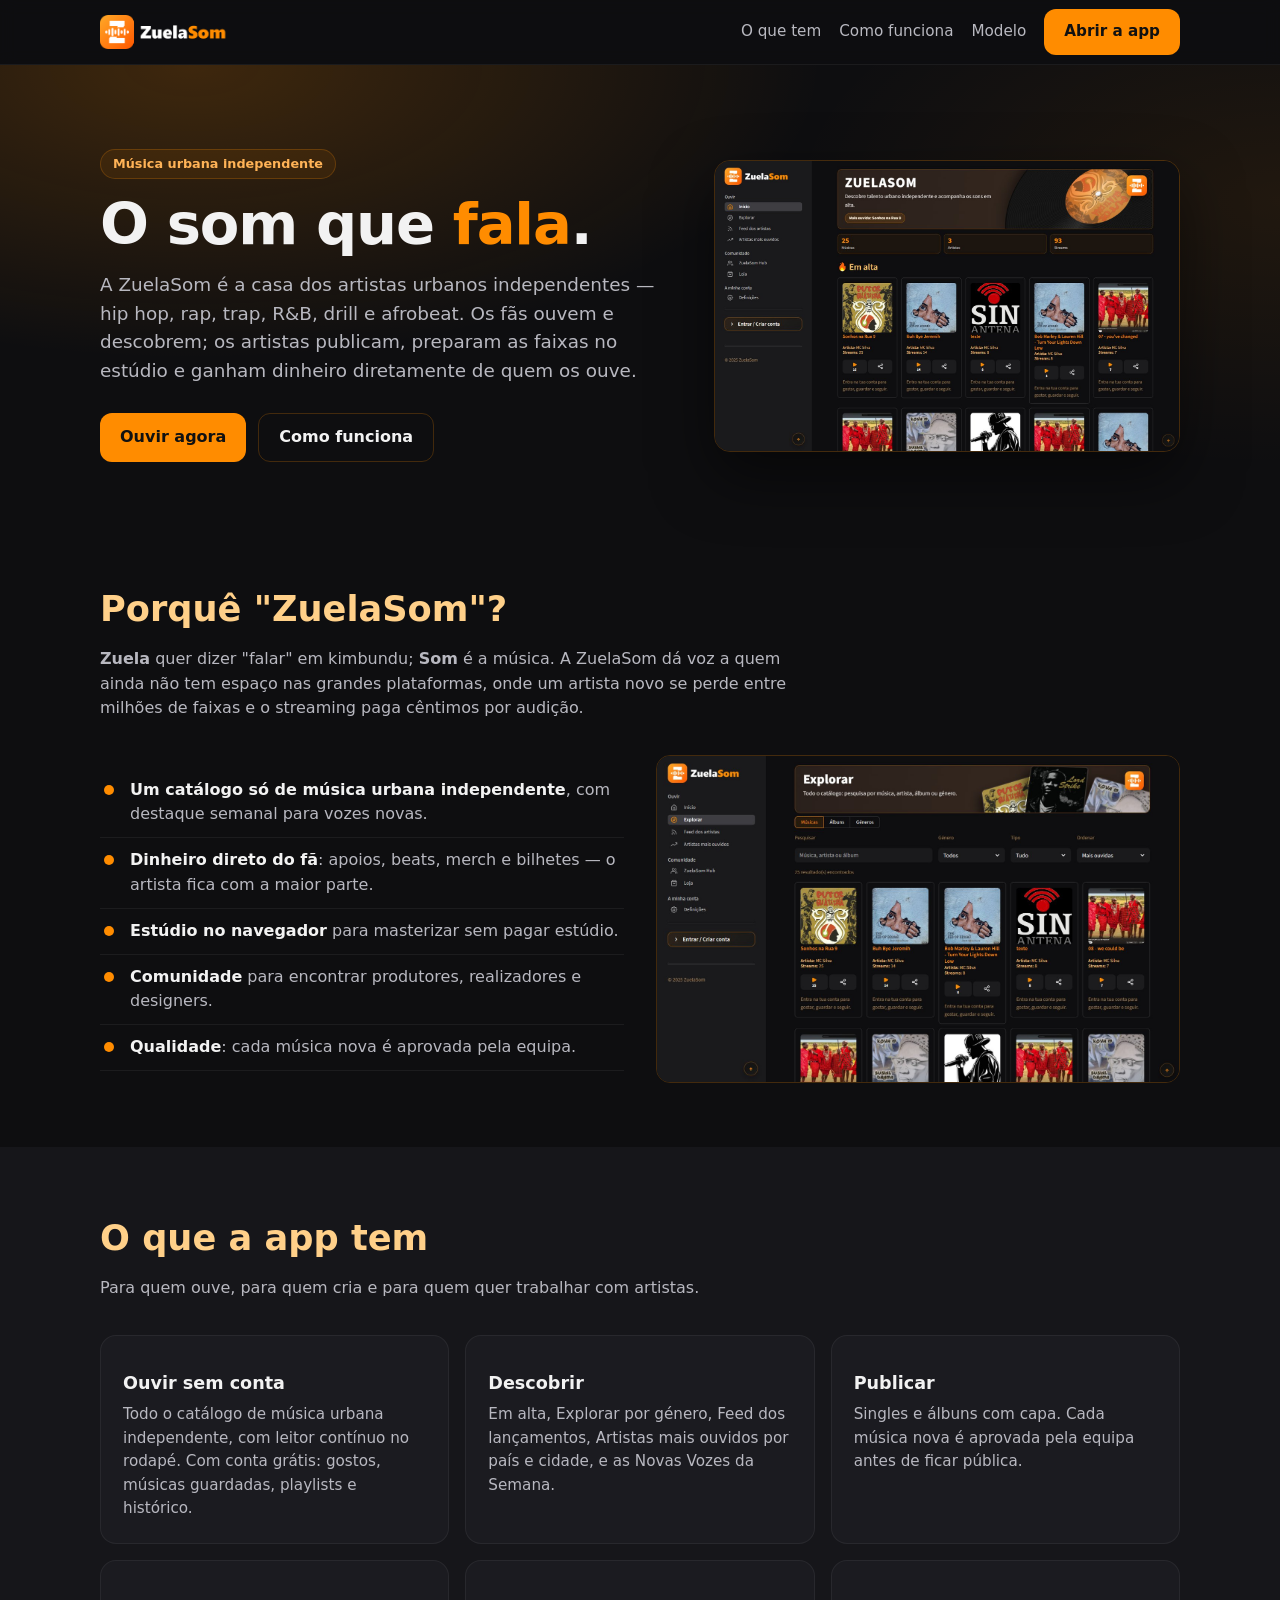
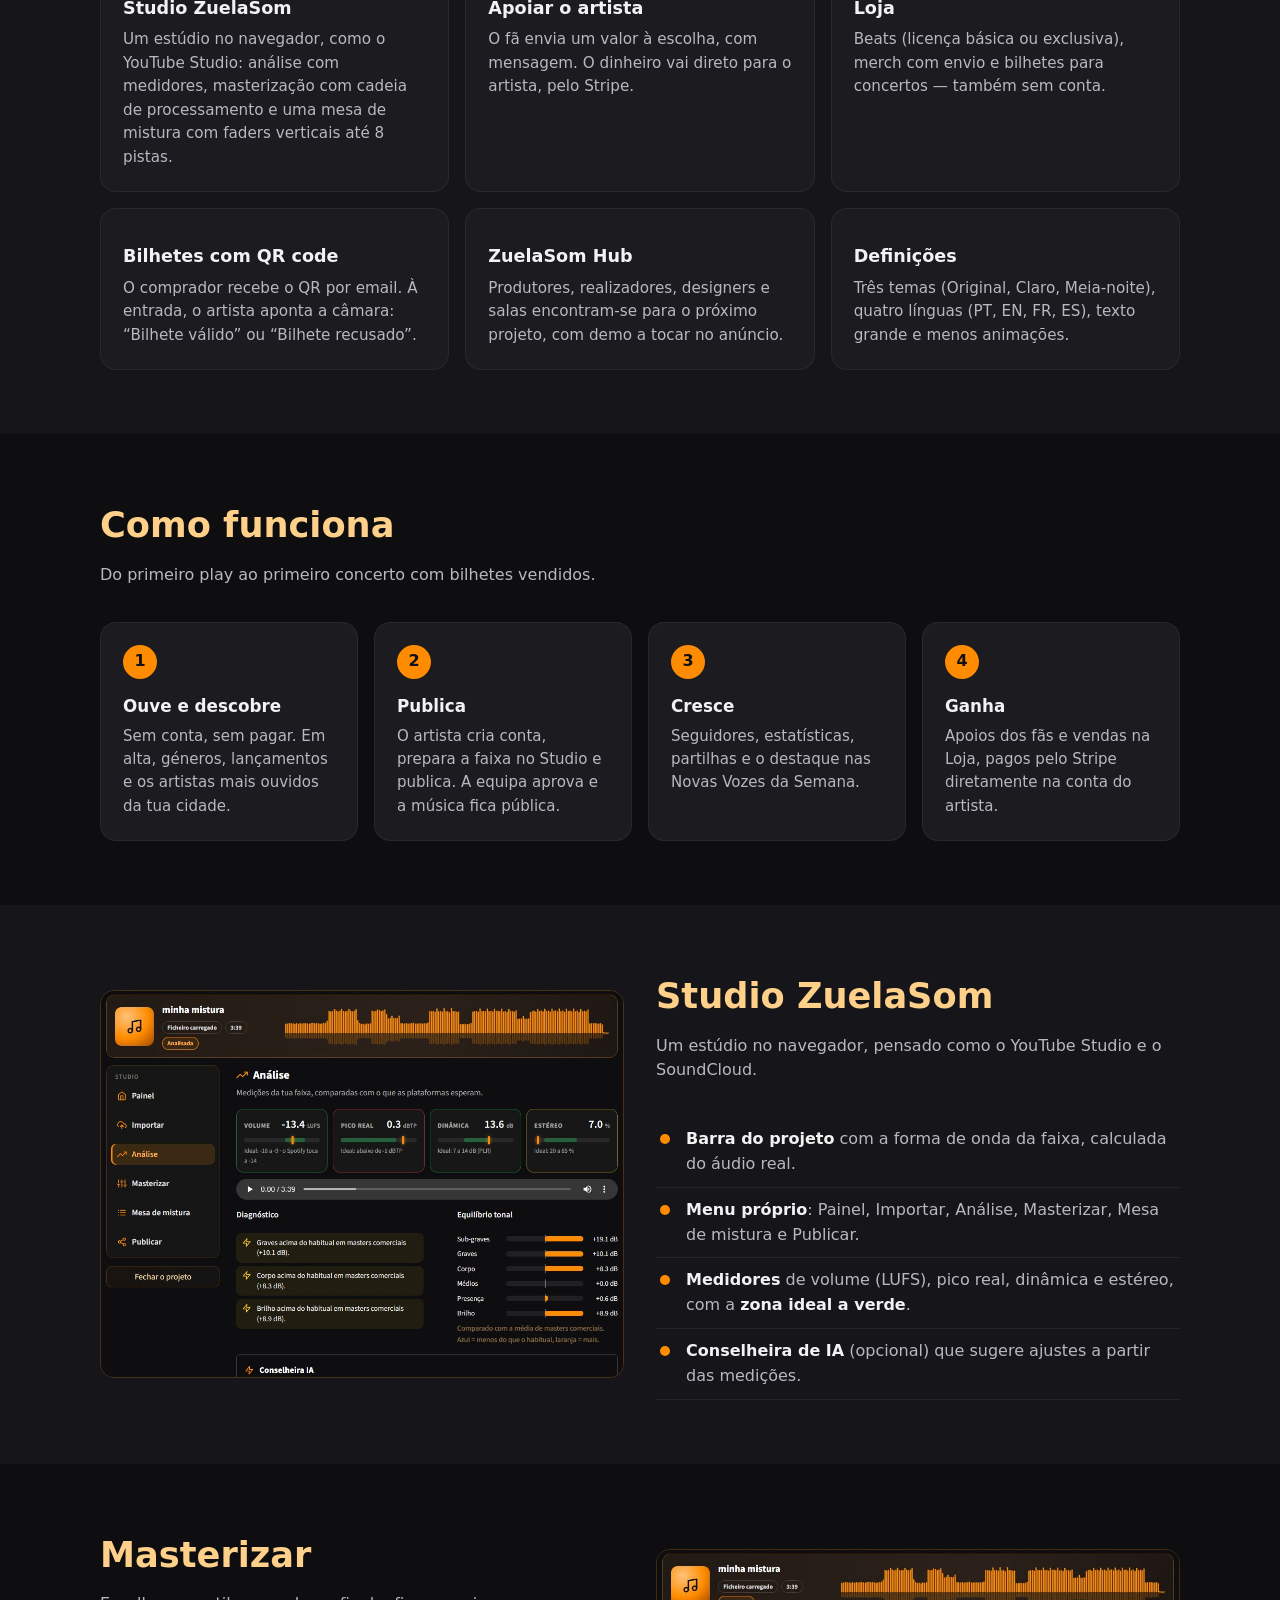
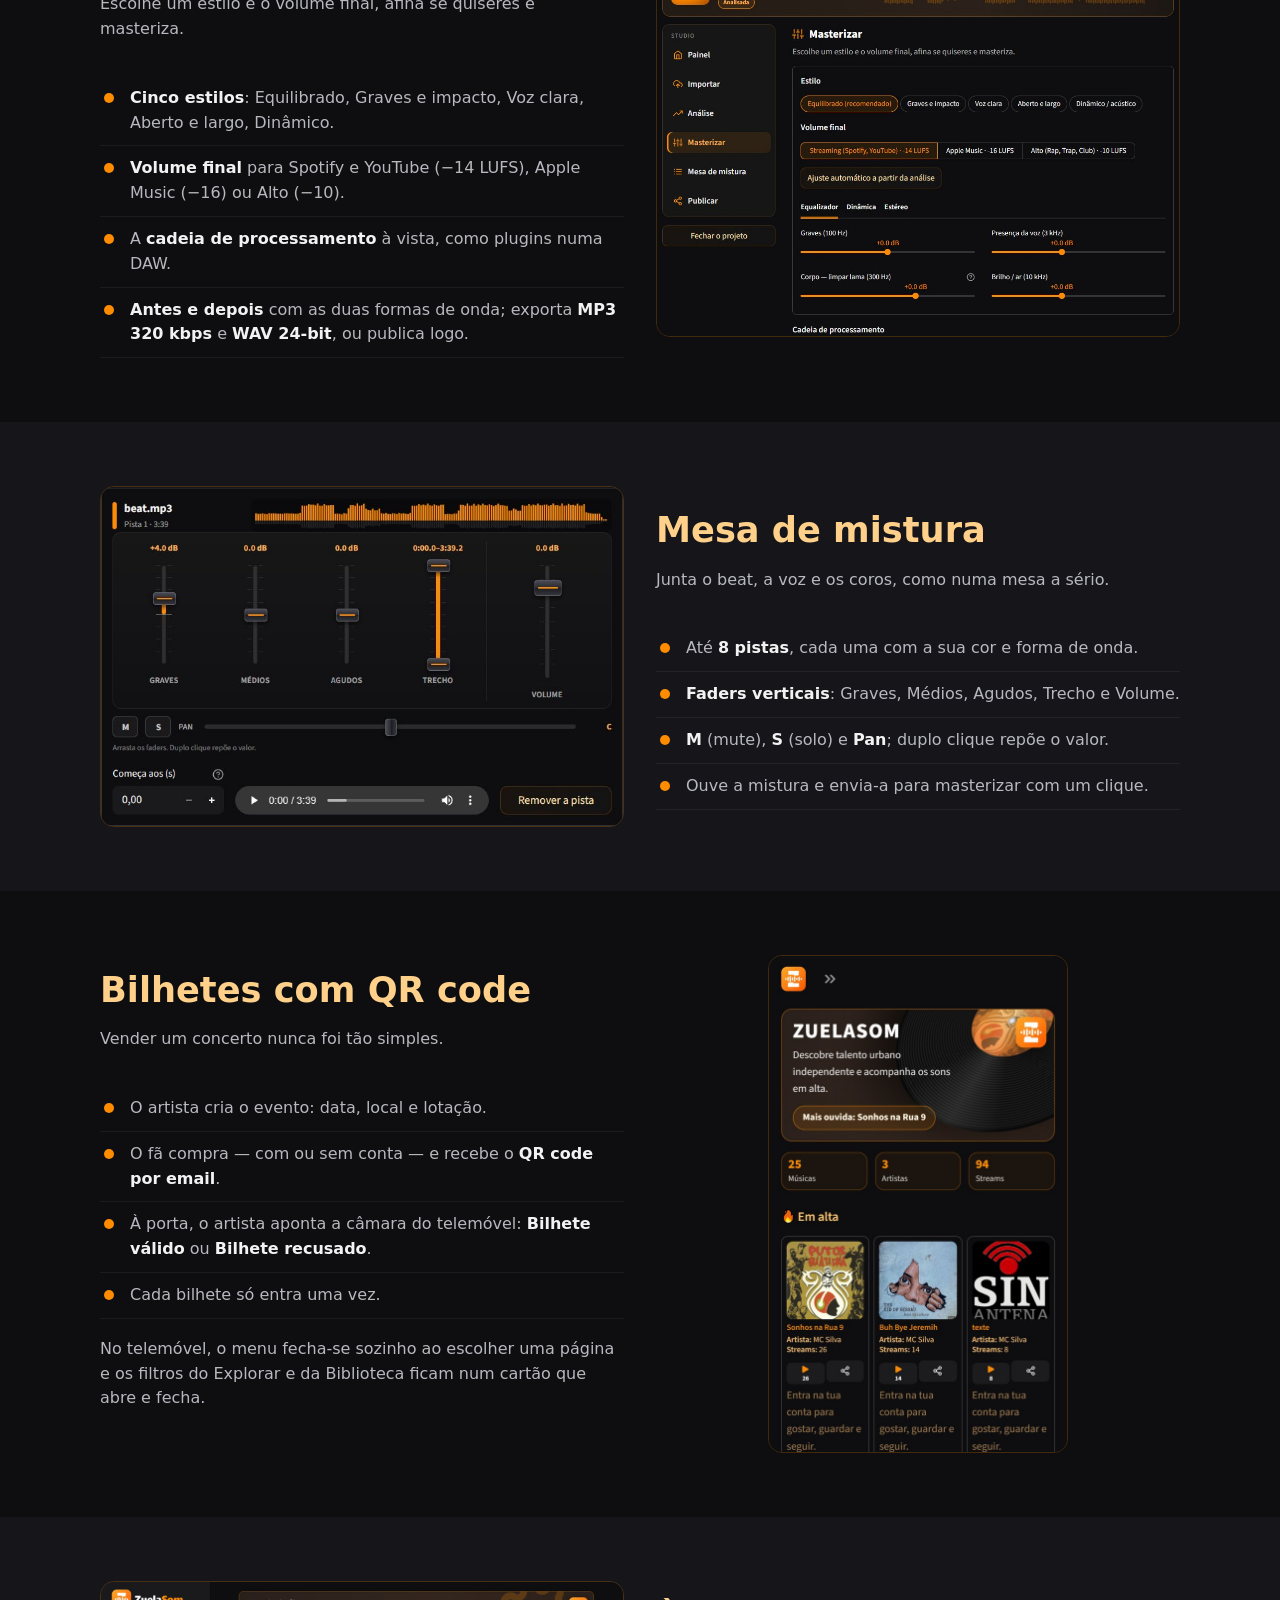
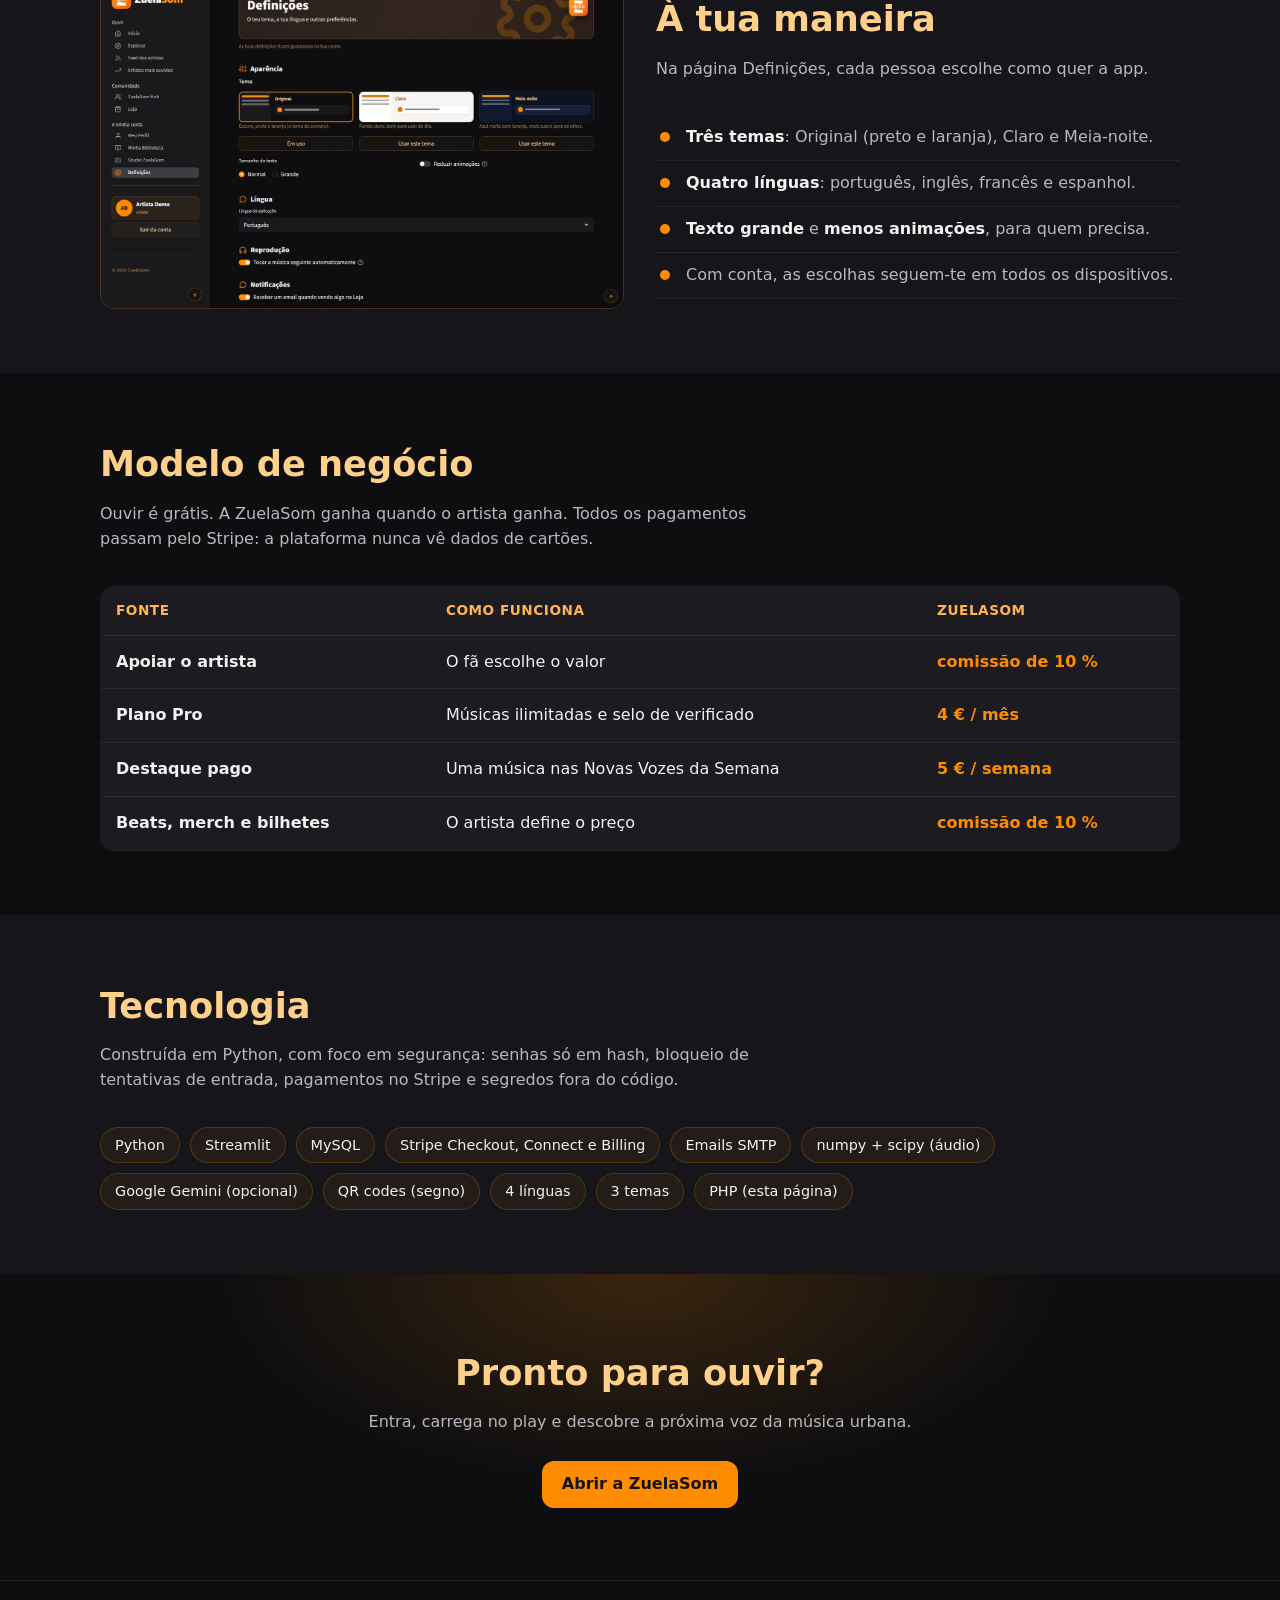
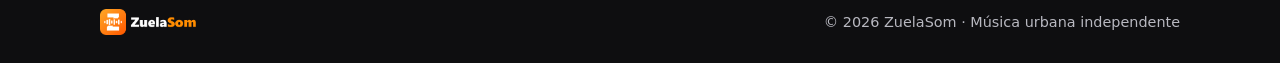
==== index.html @ 73819df8 "Página de entrada da ZuelaSom (zuelasom.aauts.pt) Página estática para o GitHub Pages, gerada da pág" ====
<!doctype html>
<html lang="pt">
<head>
<meta charset="utf-8">
<meta name="viewport" content="width=device-width, initial-scale=1">
<title>ZuelaSom — o som que fala</title>
<meta name="description" content="ZuelaSom: plataforma de música urbana independente. Ouvir, descobrir, apoiar artistas e comprar beats, merch e bilhetes.">
<link rel="icon" href="img/zuelasom_simbolo.png">
<link rel="apple-touch-icon" href="img/zuelasom_simbolo.png">
<meta property="og:title" content="ZuelaSom — o som que fala">
<meta property="og:description" content="Plataforma de música urbana independente: ouvir, descobrir e apoiar artistas.">
<meta property="og:image" content="https://zuelasom.aauts.pt/img/app_inicio.jpg">
<meta property="og:url" content="https://zuelasom.aauts.pt/">
<meta name="twitter:card" content="summary_large_image">
<meta name="theme-color" content="#0e0e10">
<script>
  // Página de entrada da ZuelaSom (zuelasom.aauts.pt). Com ?app=1, ou aberta como app instalada,
  // segue logo para a app no Streamlit (como no AVAI).
  (function () {
    var APP = "https://zuelasom.streamlit.app/";
    var q = new URLSearchParams(location.search);
    var standalone = window.navigator.standalone === true ||
      (window.matchMedia && window.matchMedia("(display-mode: standalone)").matches);
    if (q.get("app") === "1" || standalone) { location.replace(APP); }
  })();
</script>
<style>
:root{
  --laranja:#ff8c00; --laranja2:#ffb357; --fundo:#0e0e10; --fundo2:#16161a; --cartao:#1b1b20;
  --texto:#f2f2f2; --suave:#b8b8c0; --borda:rgba(255,140,0,.22);
}
*{box-sizing:border-box}
html{scroll-behavior:smooth}
body{margin:0;background:var(--fundo);color:var(--texto);font-family:"Segoe UI",system-ui,-apple-system,Roboto,Arial,sans-serif;line-height:1.55}
a{color:var(--laranja2)}
.wrap{max-width:1120px;margin:0 auto;padding:0 20px}
header{position:sticky;top:0;z-index:10;background:rgba(14,14,16,.88);backdrop-filter:blur(8px);border-bottom:1px solid rgba(255,255,255,.06)}
header .wrap{display:flex;align-items:center;justify-content:space-between;height:64px;gap:16px}
header img{height:34px;display:block}
nav{display:flex;gap:18px;align-items:center}
nav a{color:var(--suave);text-decoration:none;font-size:.95rem}
nav a:hover{color:var(--texto)}
.btn{display:inline-flex;align-items:center;justify-content:center;gap:8px;background:var(--laranja);color:#111;font-weight:800;
  text-decoration:none;padding:11px 20px;border-radius:12px;border:0;white-space:nowrap}
.btn:hover{filter:brightness(1.08)}
.btn.sec{background:transparent;color:var(--texto);border:1px solid var(--borda)}
.hero{padding:84px 0 56px;background:radial-gradient(900px 420px at 15% 0%,rgba(255,140,0,.20),transparent 70%),
  radial-gradient(700px 380px at 100% 30%,rgba(255,140,0,.08),transparent 70%)}
.hero .grid{display:grid;grid-template-columns:1.1fr .9fr;gap:44px;align-items:center}
.tag{display:inline-block;font-size:.8rem;font-weight:700;color:var(--laranja2);border:1px solid var(--borda);
  background:rgba(255,140,0,.08);padding:4px 12px;border-radius:999px;margin-bottom:16px}
h1{font-size:clamp(2.2rem,5vw,3.6rem);line-height:1.05;margin:0 0 16px;letter-spacing:-.02em}
h1 span{color:var(--laranja)}
.lead{font-size:1.15rem;color:var(--suave);max-width:36em;margin:0 0 28px}
.acoes{display:flex;gap:12px;flex-wrap:wrap}
.hero img.shot{width:100%;border-radius:16px;border:1px solid var(--borda);box-shadow:0 24px 60px rgba(0,0,0,.5)}
section{padding:64px 0}
section.alt{background:var(--fundo2)}
h2{font-size:clamp(1.6rem,3vw,2.2rem);margin:0 0 10px;color:#ffd089}
.sub{color:var(--suave);margin:0 0 34px;max-width:44em}
.numeros{display:grid;grid-template-columns:repeat(5,1fr);gap:14px}
.num{background:var(--cartao);border:1px solid var(--borda);border-radius:14px;padding:18px}
.num b{display:block;font-size:1.9rem;color:var(--laranja);line-height:1.1}
.num small{color:var(--suave)}
.cartoes{display:grid;grid-template-columns:repeat(3,1fr);gap:16px}
.cartao{background:var(--cartao);border:1px solid rgba(255,255,255,.06);border-radius:16px;padding:22px;transition:transform .2s,border-color .2s}
.cartao:hover{transform:translateY(-3px);border-color:var(--borda)}
.cartao h3{margin:12px 0 6px;font-size:1.1rem}
.cartao p{margin:0;color:var(--suave);font-size:.95rem}
.ico{display:inline-block;width:30px;height:30px;background-color:var(--laranja);-webkit-mask-repeat:no-repeat;mask-repeat:no-repeat;
  -webkit-mask-position:center;mask-position:center;-webkit-mask-size:contain;mask-size:contain}
.passos{display:grid;grid-template-columns:repeat(4,1fr);gap:16px;counter-reset:p}
.passo{background:var(--cartao);border-radius:16px;padding:22px;border:1px solid rgba(255,255,255,.06)}
.passo::before{counter-increment:p;content:counter(p);display:inline-flex;width:34px;height:34px;border-radius:50%;
  background:var(--laranja);color:#111;font-weight:800;align-items:center;justify-content:center;margin-bottom:10px}
.passo h3{margin:4px 0 6px;font-size:1.05rem}
.passo p{margin:0;color:var(--suave);font-size:.94rem}
.duas{display:grid;grid-template-columns:1fr 1fr;gap:32px;align-items:center}
.duas img{width:100%;border-radius:14px;border:1px solid var(--borda)}
ul.lista{margin:0;padding:0;list-style:none}
ul.lista li{padding:10px 0 10px 30px;position:relative;border-bottom:1px solid rgba(255,255,255,.06);color:var(--suave)}
ul.lista li b{color:var(--texto)}
ul.lista li::before{content:"";position:absolute;left:4px;top:17px;width:10px;height:10px;border-radius:50%;background:var(--laranja)}
table{width:100%;border-collapse:collapse;background:var(--cartao);border-radius:14px;overflow:hidden}
th,td{text-align:left;padding:14px 16px;border-bottom:1px solid rgba(255,255,255,.06)}
th{color:var(--laranja2);font-size:.85rem;text-transform:uppercase;letter-spacing:.04em}
td:last-child{color:var(--laranja);font-weight:800;white-space:nowrap}
.tech{display:flex;flex-wrap:wrap;gap:10px}
.tech span{border:1px solid var(--borda);background:rgba(255,140,0,.06);border-radius:999px;padding:6px 14px;font-size:.9rem}
.cta{text-align:center;padding:72px 0;background:radial-gradient(600px 300px at 50% 0%,rgba(255,140,0,.18),transparent 70%)}
.cta p{color:var(--suave);margin:0 0 26px}
footer{border-top:1px solid rgba(255,255,255,.06);padding:28px 0;color:var(--suave);font-size:.9rem}
footer .wrap{display:flex;justify-content:space-between;gap:16px;flex-wrap:wrap;align-items:center}
footer img{height:26px}
@media (max-width:900px){
  .hero .grid,.duas{grid-template-columns:1fr}
  .cartoes{grid-template-columns:1fr 1fr}
  .passos{grid-template-columns:1fr 1fr}
  .numeros{grid-template-columns:repeat(3,1fr)}
  nav a.so-pc{display:none}
}
@media (max-width:560px){
  .wrap{padding:0 16px}
  .cartoes,.passos{grid-template-columns:1fr}
  .numeros{grid-template-columns:1fr 1fr}
  .hero{padding:48px 0 36px}
  header img{height:28px}
  nav{gap:10px}
  .btn{padding:9px 14px}
  th,td{padding:10px}
}
@media (prefers-reduced-motion:reduce){*{transition:none!important;scroll-behavior:auto!important}}
</style>
</head>
<body>

<header>
  <div class="wrap">
    <a href="#"><img src="img/zuelasom_logo.png" alt="ZuelaSom"></a>
    <nav>
      <a class="so-pc" href="#funcoes">O que tem</a>
      <a class="so-pc" href="#como">Como funciona</a>
      <a class="so-pc" href="#negocio">Modelo</a>
      <a class="btn" href="https://zuelasom.streamlit.app">Abrir a app</a>
    </nav>
  </div>
</header>

<section class="hero">
  <div class="wrap grid">
    <div>
      <span class="tag">Música urbana independente</span>
      <h1>O som que <span>fala</span>.</h1>
      <p class="lead">A ZuelaSom é a casa dos artistas urbanos independentes — hip hop, rap, trap, R&amp;B,
        drill e afrobeat. Os fãs ouvem e descobrem; os artistas publicam, preparam as faixas no
        estúdio e ganham dinheiro diretamente de quem os ouve.</p>
      <div class="acoes">
        <a class="btn" href="https://zuelasom.streamlit.app">Ouvir agora</a>
        <a class="btn sec" href="#como">Como funciona</a>
      </div>
    </div>
    <img class="shot" src="img/app_inicio.jpg" alt="Página Início da ZuelaSom">
  </div>
</section>

<section>
  <div class="wrap">
    <h2>Porquê "ZuelaSom"?</h2>
    <p class="sub"><b>Zuela</b> quer dizer "falar" em kimbundu; <b>Som</b> é a música. A ZuelaSom dá voz a
      quem ainda não tem espaço nas grandes plataformas, onde um artista novo se perde entre milhões
      de faixas e o streaming paga cêntimos por audição.</p>
    <div class="duas">
      <ul class="lista">
        <li><b>Um catálogo só de música urbana independente</b>, com destaque semanal para vozes novas.</li>
        <li><b>Dinheiro direto do fã</b>: apoios, beats, merch e bilhetes — o artista fica com a maior parte.</li>
        <li><b>Estúdio no navegador</b> para masterizar sem pagar estúdio.</li>
        <li><b>Comunidade</b> para encontrar produtores, realizadores e designers.</li>
        <li><b>Qualidade</b>: cada música nova é aprovada pela equipa.</li>
      </ul>
      <img src="img/app_explorar.jpg" alt="Explorar o catálogo da ZuelaSom">
    </div>
  </div>
</section>

<section class="alt" id="funcoes">
  <div class="wrap">
    <h2>O que a app tem</h2>
    <p class="sub">Para quem ouve, para quem cria e para quem quer trabalhar com artistas.</p>
    <div class="cartoes">
            <div class="cartao"><h3>Ouvir sem conta</h3><p>Todo o catálogo de música urbana independente, com leitor contínuo no rodapé. Com conta grátis: gostos, músicas guardadas, playlists e histórico.</p></div>
            <div class="cartao"><h3>Descobrir</h3><p>Em alta, Explorar por género, Feed dos lançamentos, Artistas mais ouvidos por país e cidade, e as Novas Vozes da Semana.</p></div>
            <div class="cartao"><h3>Publicar</h3><p>Singles e álbuns com capa. Cada música nova é aprovada pela equipa antes de ficar pública.</p></div>
            <div class="cartao"><h3>Studio ZuelaSom</h3><p>Um estúdio no navegador, como o YouTube Studio: análise com medidores, masterização com cadeia de processamento e uma mesa de mistura com faders verticais até 8 pistas.</p></div>
            <div class="cartao"><h3>Apoiar o artista</h3><p>O fã envia um valor à escolha, com mensagem. O dinheiro vai direto para o artista, pelo Stripe.</p></div>
            <div class="cartao"><h3>Loja</h3><p>Beats (licença básica ou exclusiva), merch com envio e bilhetes para concertos — também sem conta.</p></div>
            <div class="cartao"><h3>Bilhetes com QR code</h3><p>O comprador recebe o QR por email. À entrada, o artista aponta a câmara: “Bilhete válido” ou “Bilhete recusado”.</p></div>
            <div class="cartao"><h3>ZuelaSom Hub</h3><p>Produtores, realizadores, designers e salas encontram-se para o próximo projeto, com demo a tocar no anúncio.</p></div>
            <div class="cartao"><h3>Definições</h3><p>Três temas (Original, Claro, Meia-noite), quatro línguas (PT, EN, FR, ES), texto grande e menos animações.</p></div>
          </div>
  </div>
</section>

<section id="como">
  <div class="wrap">
    <h2>Como funciona</h2>
    <p class="sub">Do primeiro play ao primeiro concerto com bilhetes vendidos.</p>
    <div class="passos">
      <div class="passo"><h3>Ouve e descobre</h3><p>Sem conta, sem pagar. Em alta, géneros, lançamentos e os artistas mais ouvidos da tua cidade.</p></div>
      <div class="passo"><h3>Publica</h3><p>O artista cria conta, prepara a faixa no Studio e publica. A equipa aprova e a música fica pública.</p></div>
      <div class="passo"><h3>Cresce</h3><p>Seguidores, estatísticas, partilhas e o destaque nas Novas Vozes da Semana.</p></div>
      <div class="passo"><h3>Ganha</h3><p>Apoios dos fãs e vendas na Loja, pagos pelo Stripe diretamente na conta do artista.</p></div>
    </div>
  </div>
</section>

<section class="alt" id="studio">
  <div class="wrap duas">
    <img src="img/app_studio_analise.jpg" alt="Studio ZuelaSom: análise da faixa com medidores">
    <div>
      <h2>Studio ZuelaSom</h2>
      <p class="sub">Um estúdio no navegador, pensado como o YouTube Studio e o SoundCloud.</p>
      <ul class="lista">
        <li><b>Barra do projeto</b> com a forma de onda da faixa, calculada do áudio real.</li>
        <li><b>Menu próprio</b>: Painel, Importar, Análise, Masterizar, Mesa de mistura e Publicar.</li>
        <li><b>Medidores</b> de volume (LUFS), pico real, dinâmica e estéreo, com a <b>zona ideal a verde</b>.</li>
        <li><b>Conselheira de IA</b> (opcional) que sugere ajustes a partir das medições.</li>
      </ul>
    </div>
  </div>
</section>

<section>
  <div class="wrap duas">
    <div>
      <h2>Masterizar</h2>
      <p class="sub">Escolhe um estilo e o volume final, afina se quiseres e masteriza.</p>
      <ul class="lista">
        <li><b>Cinco estilos</b>: Equilibrado, Graves e impacto, Voz clara, Aberto e largo, Dinâmico.</li>
        <li><b>Volume final</b> para Spotify e YouTube (−14 LUFS), Apple Music (−16) ou Alto (−10).</li>
        <li>A <b>cadeia de processamento</b> à vista, como plugins numa DAW.</li>
        <li><b>Antes e depois</b> com as duas formas de onda; exporta <b>MP3 320 kbps</b> e <b>WAV 24-bit</b>, ou publica logo.</li>
      </ul>
    </div>
    <img src="img/app_studio_masterizar.jpg" alt="Studio ZuelaSom: masterização">
  </div>
</section>

<section class="alt">
  <div class="wrap duas">
    <img src="img/app_studio_mesa.jpg" alt="Canal da mesa de mistura com faders verticais">
    <div>
      <h2>Mesa de mistura</h2>
      <p class="sub">Junta o beat, a voz e os coros, como numa mesa a sério.</p>
      <ul class="lista">
        <li>Até <b>8 pistas</b>, cada uma com a sua cor e forma de onda.</li>
        <li><b>Faders verticais</b>: Graves, Médios, Agudos, Trecho e Volume.</li>
        <li><b>M</b> (mute), <b>S</b> (solo) e <b>Pan</b>; duplo clique repõe o valor.</li>
        <li>Ouve a mistura e envia-a para masterizar com um clique.</li>
      </ul>
    </div>
  </div>
</section>

<section>
  <div class="wrap duas">
    <div>
      <h2>Bilhetes com QR code</h2>
      <p class="sub">Vender um concerto nunca foi tão simples.</p>
      <ul class="lista">
        <li>O artista cria o evento: data, local e lotação.</li>
        <li>O fã compra — com ou sem conta — e recebe o <b>QR code por email</b>.</li>
        <li>À porta, o artista aponta a câmara do telemóvel: <b>Bilhete válido</b> ou <b>Bilhete recusado</b>.</li>
        <li>Cada bilhete só entra uma vez.</li>
      </ul>
      <p class="sub" style="margin-top:18px">No telemóvel, o menu fecha-se sozinho ao escolher uma página e os filtros
        do Explorar e da Biblioteca ficam num cartão que abre e fecha.</p>
    </div>
    <img src="img/app_telemovel.jpg" alt="A ZuelaSom no telemóvel" style="max-width:300px;justify-self:center">
  </div>
</section>

<section class="alt">
  <div class="wrap duas">
    <img src="img/app_definicoes.jpg" alt="Página Definições: temas e línguas">
    <div>
      <h2>À tua maneira</h2>
      <p class="sub">Na página Definições, cada pessoa escolhe como quer a app.</p>
      <ul class="lista">
        <li><b>Três temas</b>: Original (preto e laranja), Claro e Meia-noite.</li>
        <li><b>Quatro línguas</b>: português, inglês, francês e espanhol.</li>
        <li><b>Texto grande</b> e <b>menos animações</b>, para quem precisa.</li>
        <li>Com conta, as escolhas seguem-te em todos os dispositivos.</li>
      </ul>
    </div>
  </div>
</section>

<section id="negocio">
  <div class="wrap">
    <h2>Modelo de negócio</h2>
    <p class="sub">Ouvir é grátis. A ZuelaSom ganha quando o artista ganha. Todos os pagamentos passam pelo
      Stripe: a plataforma nunca vê dados de cartões.</p>
    <table>
      <thead><tr><th>Fonte</th><th>Como funciona</th><th>ZuelaSom</th></tr></thead>
      <tbody>
              <tr><td><b>Apoiar o artista</b></td><td>O fã escolhe o valor</td><td>comissão de 10 %</td></tr>
              <tr><td><b>Plano Pro</b></td><td>Músicas ilimitadas e selo de verificado</td><td>4 € / mês</td></tr>
              <tr><td><b>Destaque pago</b></td><td>Uma música nas Novas Vozes da Semana</td><td>5 € / semana</td></tr>
              <tr><td><b>Beats, merch e bilhetes</b></td><td>O artista define o preço</td><td>comissão de 10 %</td></tr>
            </tbody>
    </table>
  </div>
</section>

<section class="alt">
  <div class="wrap">
    <h2>Tecnologia</h2>
    <p class="sub">Construída em Python, com foco em segurança: senhas só em hash, bloqueio de tentativas de
      entrada, pagamentos no Stripe e segredos fora do código.</p>
    <div class="tech">
      <span>Python</span><span>Streamlit</span><span>MySQL</span><span>Stripe Checkout, Connect e Billing</span>
      <span>Emails SMTP</span><span>numpy + scipy (áudio)</span><span>Google Gemini (opcional)</span>
      <span>QR codes (segno)</span><span>4 línguas</span><span>3 temas</span><span>PHP (esta página)</span>
    </div>
  </div>
</section>

<section class="cta">
  <div class="wrap">
    <h2>Pronto para ouvir?</h2>
    <p>Entra, carrega no play e descobre a próxima voz da música urbana.</p>
    <a class="btn" href="https://zuelasom.streamlit.app">Abrir a ZuelaSom</a>
  </div>
</section>

<footer>
  <div class="wrap">
    <img src="img/zuelasom_logo.png" alt="ZuelaSom">
    <span>© 2026 ZuelaSom · Música urbana independente</span>
  </div>
</footer>

</body>
</html>
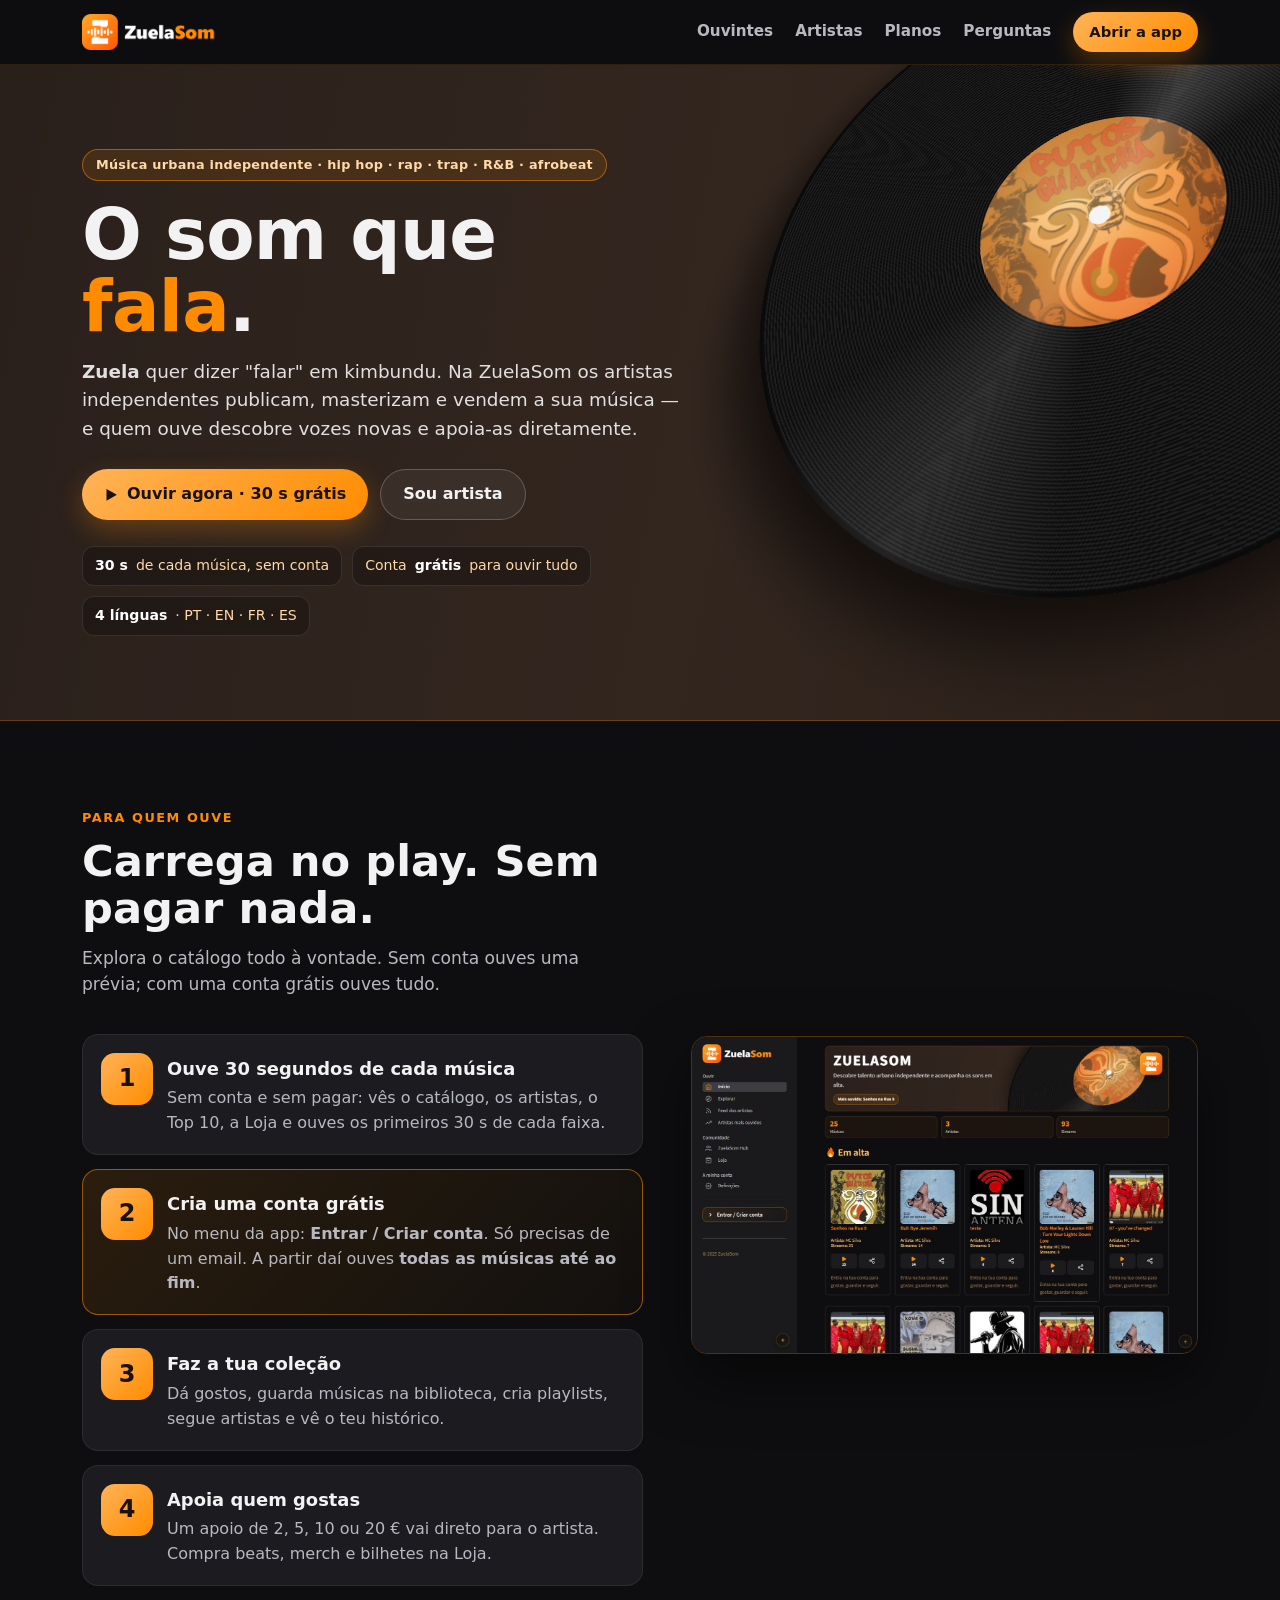
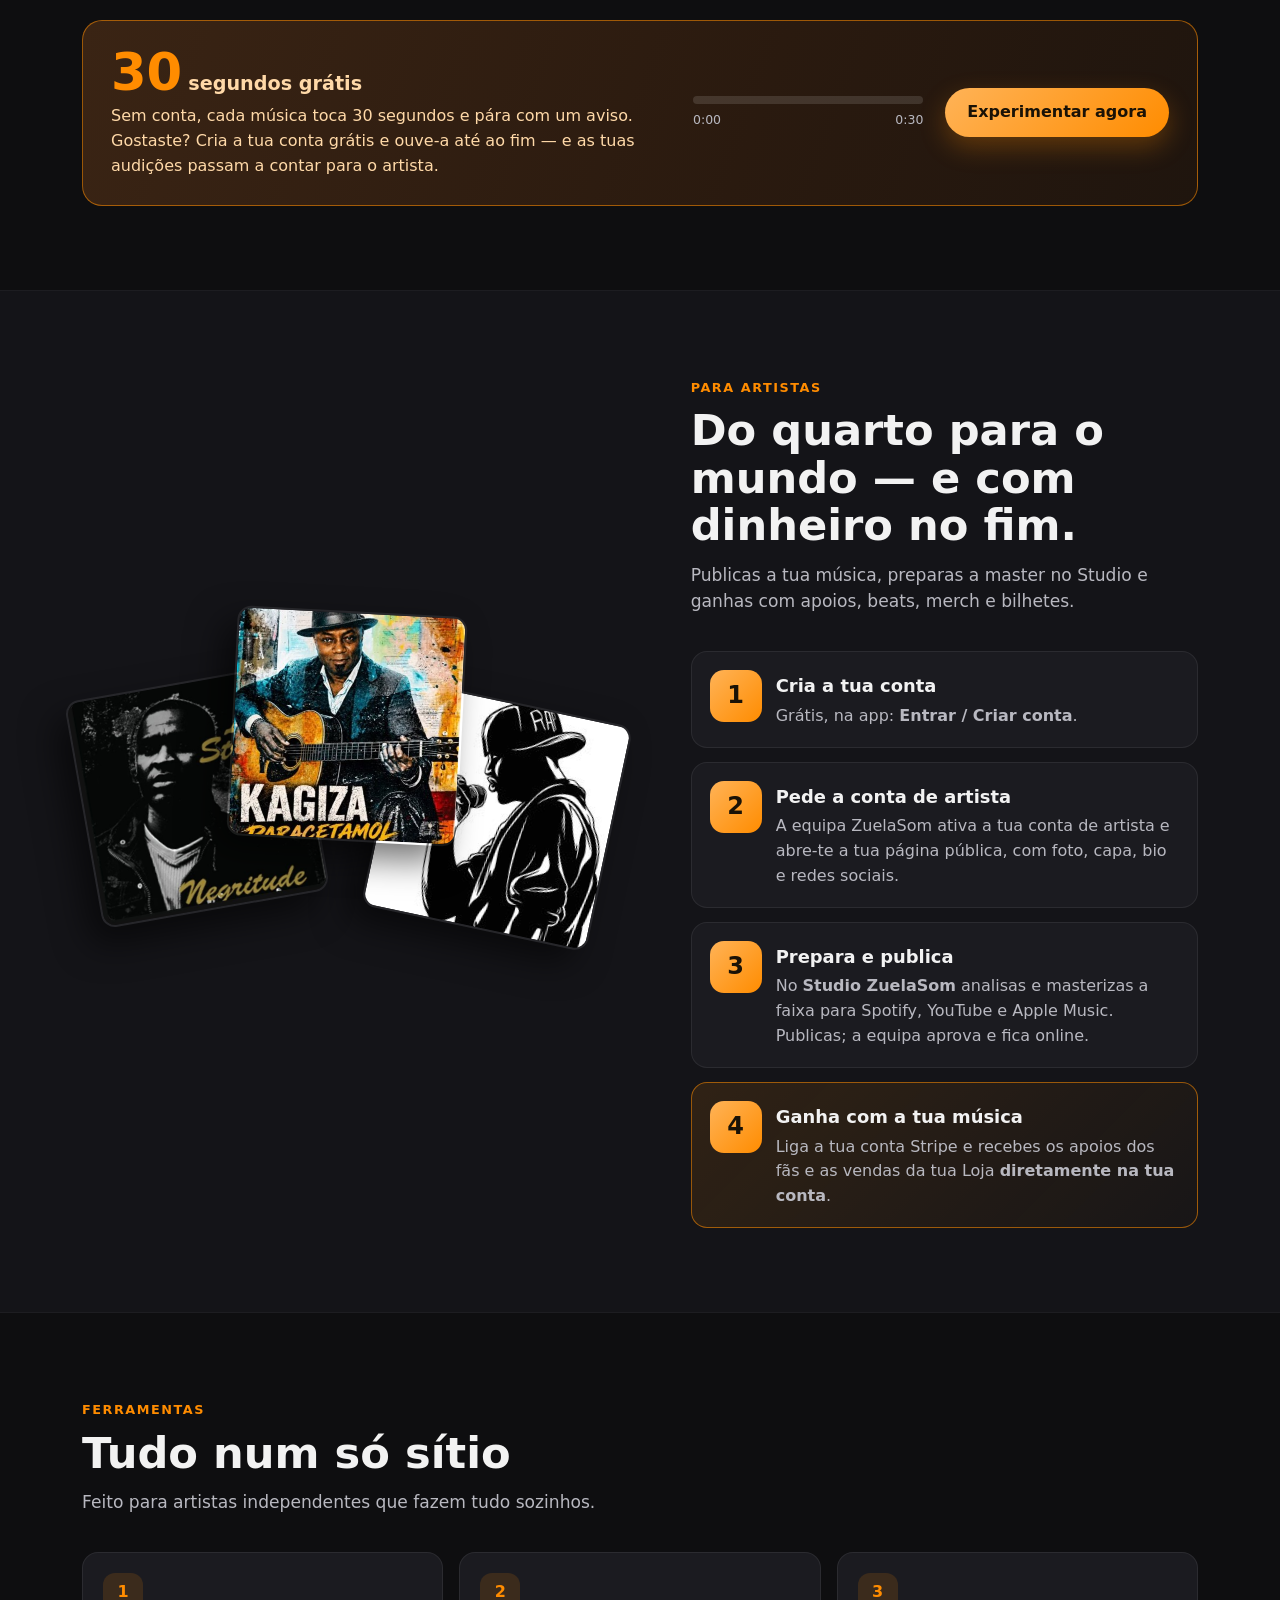
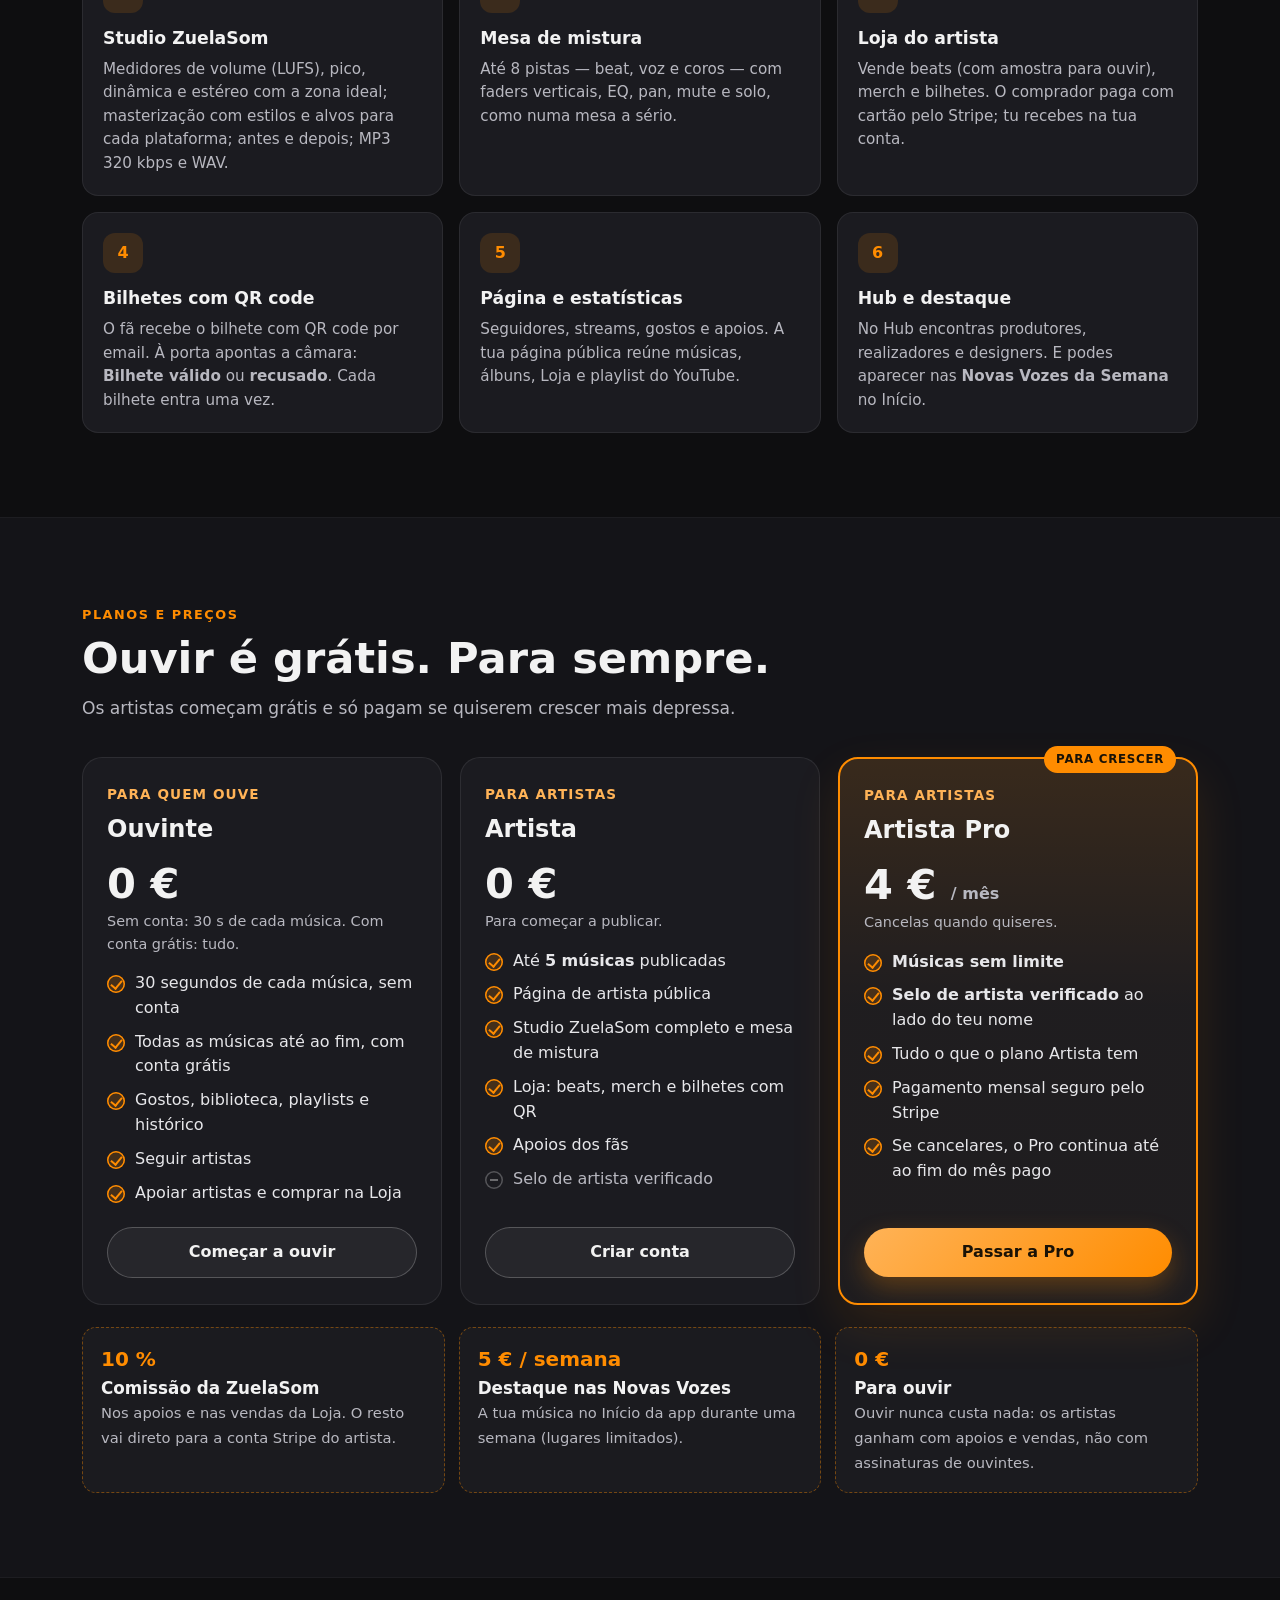
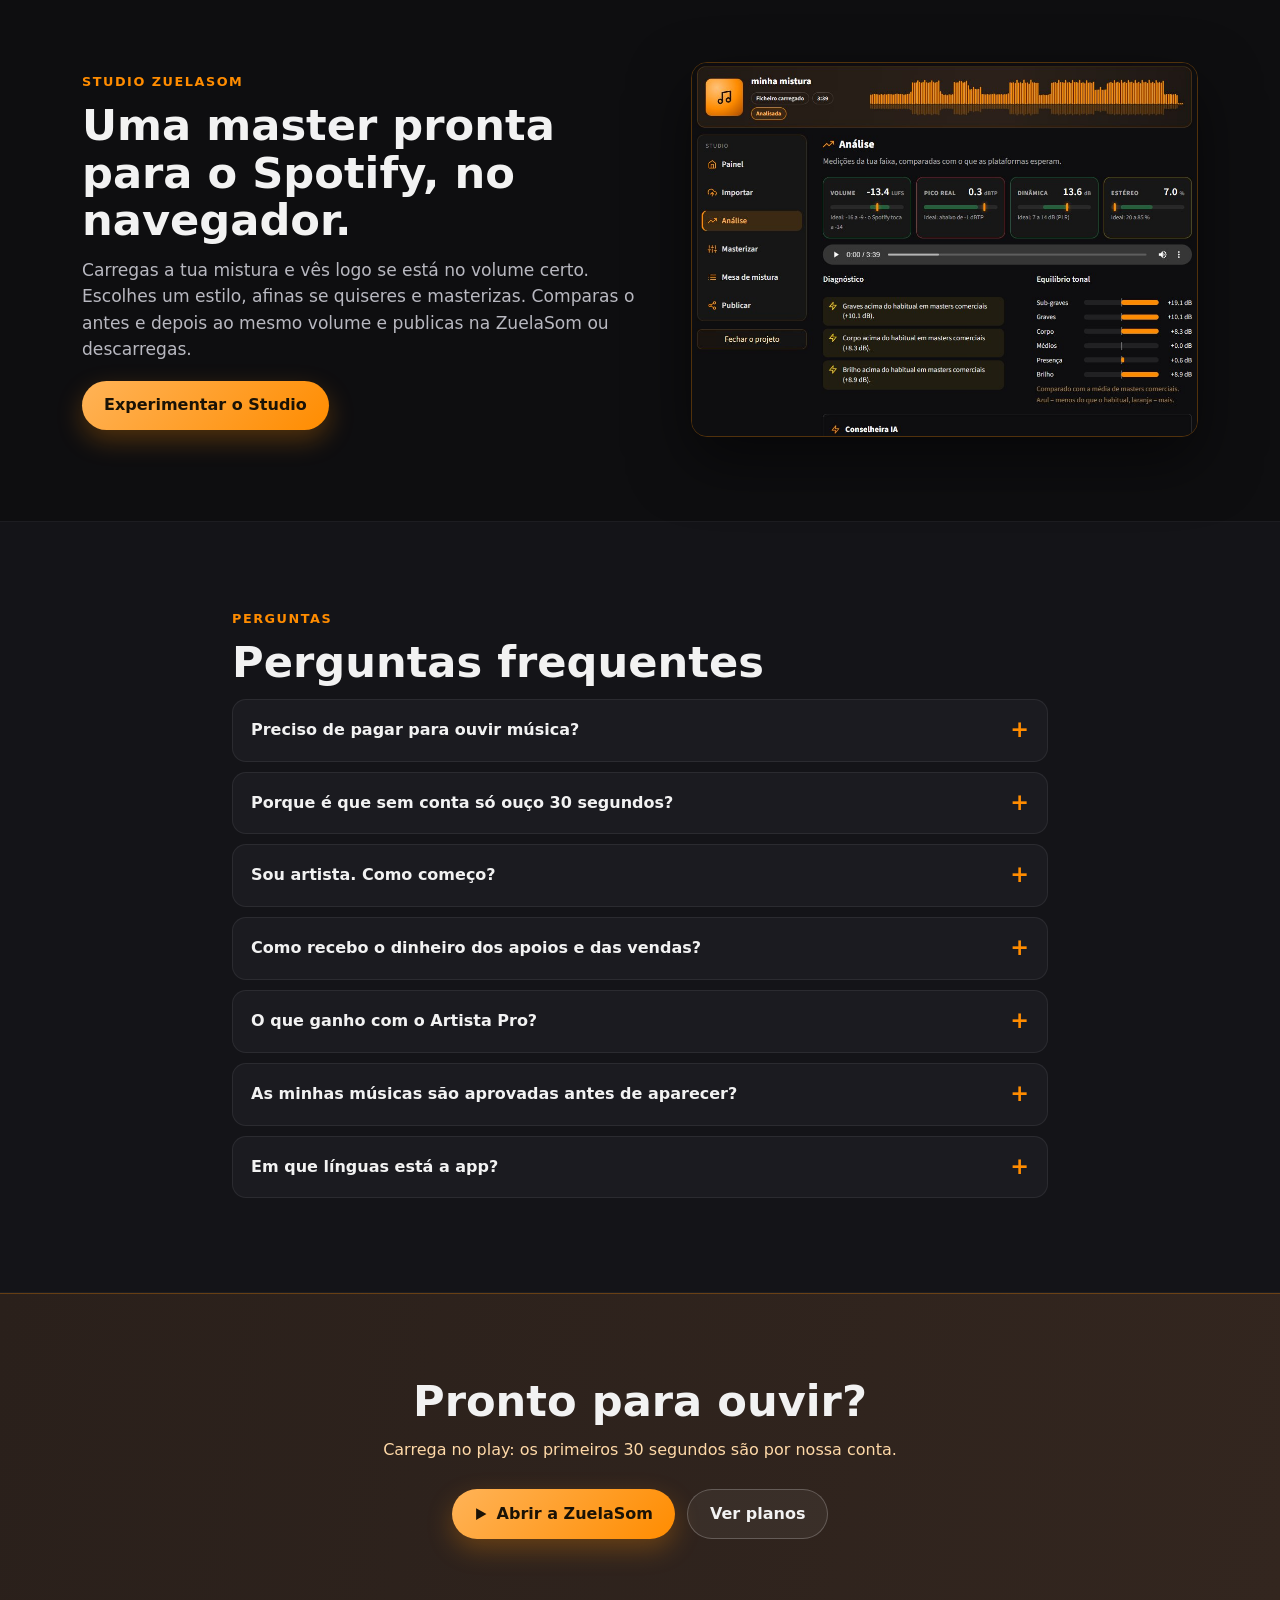
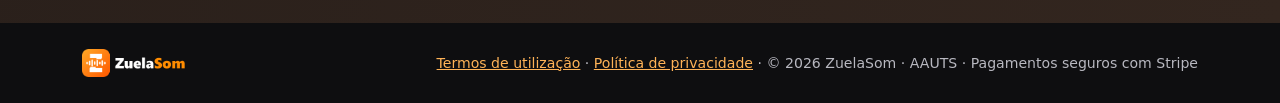
==== commit e902793d: "Página de entrada nova (ouvintes, artistas, planos, 30 s grátis), Política de privacidade e Termos C" ====
--- a/index.html
+++ b/index.html
@@ -4,11 +4,11 @@
 <meta charset="utf-8">
 <meta name="viewport" content="width=device-width, initial-scale=1">
 <title>ZuelaSom — o som que fala</title>
-<meta name="description" content="ZuelaSom: plataforma de música urbana independente. Ouvir, descobrir, apoiar artistas e comprar beats, merch e bilhetes.">
+<meta name="description" content="ZuelaSom: música urbana independente. Ouve 30 segundos de cada música sem conta, ou tudo com uma conta grátis. Artistas publicam, masterizam no Studio e vendem beats, merch e bilhetes.">
 <link rel="icon" href="img/zuelasom_simbolo.png">
 <link rel="apple-touch-icon" href="img/zuelasom_simbolo.png">
 <meta property="og:title" content="ZuelaSom — o som que fala">
-<meta property="og:description" content="Plataforma de música urbana independente: ouvir, descobrir e apoiar artistas.">
+<meta property="og:description" content="Música urbana independente. 30 s grátis sem conta, tudo com uma conta grátis. Para artistas: Studio, Loja, apoios e bilhetes.">
 <meta property="og:image" content="https://zuelasom.aauts.pt/img/app_inicio.jpg">
 <meta property="og:url" content="https://zuelasom.aauts.pt/">
 <meta name="twitter:card" content="summary_large_image">
@@ -26,185 +26,305 @@
 </script>
 <style>
 :root{
-  --laranja:#ff8c00; --laranja2:#ffb357; --fundo:#0e0e10; --fundo2:#16161a; --cartao:#1b1b20;
-  --texto:#f2f2f2; --suave:#b8b8c0; --borda:rgba(255,140,0,.22);
+  --laranja:#ff8c00; --laranja2:#ffb357; --creme:#ffd9a8; --fundo:#0e0e10; --fundo2:#141418; --cartao:#1b1b20;
+  --castanho1:#2a201b; --castanho2:#33261f; --texto:#f2f2f2; --suave:#b8b8c0; --borda:rgba(255,140,0,.28);
 }
 *{box-sizing:border-box}
 html{scroll-behavior:smooth}
 body{margin:0;background:var(--fundo);color:var(--texto);font-family:"Segoe UI",system-ui,-apple-system,Roboto,Arial,sans-serif;line-height:1.55}
 a{color:var(--laranja2)}
-.wrap{max-width:1120px;margin:0 auto;padding:0 20px}
-header{position:sticky;top:0;z-index:10;background:rgba(14,14,16,.88);backdrop-filter:blur(8px);border-bottom:1px solid rgba(255,255,255,.06)}
-header .wrap{display:flex;align-items:center;justify-content:space-between;height:64px;gap:16px}
-header img{height:34px;display:block}
-nav{display:flex;gap:18px;align-items:center}
-nav a{color:var(--suave);text-decoration:none;font-size:.95rem}
+img{max-width:100%;display:block}
+.wrap{max-width:1160px;margin:0 auto;padding:0 22px}
+header{position:sticky;top:0;z-index:20;background:rgba(14,14,16,.88);backdrop-filter:blur(10px);border-bottom:1px solid rgba(255,140,0,.14)}
+header .wrap{display:flex;align-items:center;justify-content:space-between;gap:16px;height:64px}
+header .logo img{height:36px}
+nav{display:flex;align-items:center;gap:22px}
+nav a{color:var(--suave);text-decoration:none;font-weight:600;font-size:.95rem}
 nav a:hover{color:var(--texto)}
-.btn{display:inline-flex;align-items:center;justify-content:center;gap:8px;background:var(--laranja);color:#111;font-weight:800;
-  text-decoration:none;padding:11px 20px;border-radius:12px;border:0;white-space:nowrap}
-.btn:hover{filter:brightness(1.08)}
-.btn.sec{background:transparent;color:var(--texto);border:1px solid var(--borda)}
-.hero{padding:84px 0 56px;background:radial-gradient(900px 420px at 15% 0%,rgba(255,140,0,.20),transparent 70%),
-  radial-gradient(700px 380px at 100% 30%,rgba(255,140,0,.08),transparent 70%)}
-.hero .grid{display:grid;grid-template-columns:1.1fr .9fr;gap:44px;align-items:center}
-.tag{display:inline-block;font-size:.8rem;font-weight:700;color:var(--laranja2);border:1px solid var(--borda);
-  background:rgba(255,140,0,.08);padding:4px 12px;border-radius:999px;margin-bottom:16px}
-h1{font-size:clamp(2.2rem,5vw,3.6rem);line-height:1.05;margin:0 0 16px;letter-spacing:-.02em}
+.btn{display:inline-flex;align-items:center;justify-content:center;gap:9px;background:linear-gradient(135deg,var(--laranja2),var(--laranja));
+  color:#1a1206;font-weight:800;text-decoration:none;border-radius:999px;padding:12px 22px;border:none;box-shadow:0 10px 26px rgba(255,140,0,.28);transition:transform .15s}
+.btn:hover{transform:translateY(-2px)}
+.btn.sec{background:rgba(255,255,255,.05);color:var(--texto);border:1px solid rgba(255,255,255,.22);box-shadow:none}
+.btn.pq{padding:9px 16px;font-size:.92rem;color:#1a1206}
+.play{width:14px;height:14px;background:#1a1206;clip-path:polygon(18% 8%,92% 50%,18% 92%)}
+.hero{position:relative;overflow:hidden;background:linear-gradient(100deg,var(--castanho1) 0%,var(--castanho2) 55%,#2b1f19 100%);border-bottom:1px solid var(--borda)}
+.hero .wrap{position:relative;z-index:2;padding-top:84px;padding-bottom:84px}
+.hero-txt{max-width:600px}
+.tag{display:inline-block;font-size:.8rem;font-weight:800;color:var(--creme);border:1px solid rgba(255,140,0,.5);background:rgba(255,140,0,.12);padding:5px 13px;border-radius:999px;letter-spacing:.02em}
+h1{font-size:clamp(2.6rem,6vw,4.4rem);line-height:1.03;margin:18px 0 14px;font-weight:900;letter-spacing:-.01em}
 h1 span{color:var(--laranja)}
-.lead{font-size:1.15rem;color:var(--suave);max-width:36em;margin:0 0 28px}
+.lead{font-size:1.15rem;color:rgba(255,255,255,.86);margin:0 0 26px}
 .acoes{display:flex;gap:12px;flex-wrap:wrap}
-.hero img.shot{width:100%;border-radius:16px;border:1px solid var(--borda);box-shadow:0 24px 60px rgba(0,0,0,.5)}
-section{padding:64px 0}
-section.alt{background:var(--fundo2)}
-h2{font-size:clamp(1.6rem,3vw,2.2rem);margin:0 0 10px;color:#ffd089}
-.sub{color:var(--suave);margin:0 0 34px;max-width:44em}
-.numeros{display:grid;grid-template-columns:repeat(5,1fr);gap:14px}
-.num{background:var(--cartao);border:1px solid var(--borda);border-radius:14px;padding:18px}
-.num b{display:block;font-size:1.9rem;color:var(--laranja);line-height:1.1}
-.num small{color:var(--suave)}
+.selos{display:flex;gap:10px;flex-wrap:wrap;margin-top:26px}
+.selo{display:flex;align-items:center;gap:8px;background:rgba(0,0,0,.25);border:1px solid rgba(255,255,255,.1);border-radius:12px;padding:8px 12px;font-size:.88rem;color:var(--creme)}
+.selo b{color:#fff}
+.vinil-caixa{position:absolute;width:760px;height:760px;right:-200px;top:-230px;z-index:1;transform:perspective(1100px) rotateX(38deg) rotateY(-18deg) rotateZ(-14deg)}
+.vinil,.vinil-luz{position:absolute;inset:0;border-radius:50%}
+.vinil{background:repeating-radial-gradient(circle at 50% 50%,#0d0d0d 0 1.8px,#1e1e1e 1.8px 3.6px);box-shadow:-30px 30px 60px rgba(0,0,0,.6),inset 0 0 0 4px #0a0a0a;animation:gira 9s linear infinite}
+.vinil-luz{background:conic-gradient(from 20deg,transparent 0deg,rgba(255,255,255,.17) 25deg,transparent 55deg,transparent 180deg,rgba(255,255,255,.1) 205deg,transparent 235deg);pointer-events:none}
+.rotulo{position:absolute;left:50%;top:50%;width:34%;height:34%;transform:translate(-50%,-50%);border-radius:50%;overflow:hidden;background:radial-gradient(circle at 40% 35%,#ffd9a0 0%,#f6a457 45%,#e8692c 100%)}
+.rotulo img{width:100%;height:100%;object-fit:cover;mix-blend-mode:multiply;opacity:.55}
+.rotulo::after{content:"";position:absolute;left:50%;top:50%;width:9%;height:9%;transform:translate(-50%,-50%);border-radius:50%;background:#f4f4f4}
+@keyframes gira{to{transform:rotate(360deg)}}
+@media (prefers-reduced-motion:reduce){.vinil,.barra .enche{animation:none}}
+section{padding:84px 0}
+section.alt{background:var(--fundo2);border-top:1px solid rgba(255,255,255,.04);border-bottom:1px solid rgba(255,255,255,.04)}
+.kicker{color:var(--laranja);font-weight:800;text-transform:uppercase;letter-spacing:.12em;font-size:.8rem}
+h2{font-size:clamp(1.9rem,4vw,2.7rem);line-height:1.1;margin:8px 0 12px}
+.sub{color:var(--suave);font-size:1.07rem;max-width:720px;margin:0 0 36px}
+.duas{display:grid;grid-template-columns:1.05fr .95fr;gap:48px;align-items:center}
+.shot{border-radius:16px;border:1px solid var(--borda);box-shadow:0 24px 60px rgba(0,0,0,.5)}
+.passos{display:grid;gap:14px;counter-reset:p}
+.passo{position:relative;display:grid;grid-template-columns:52px 1fr;gap:14px;align-items:start;background:var(--cartao);border:1px solid rgba(255,255,255,.07);border-radius:16px;padding:18px}
+.passo .n{counter-increment:p;width:52px;height:52px;border-radius:14px;display:flex;align-items:center;justify-content:center;font-size:1.5rem;font-weight:900;color:#1a1206;background:linear-gradient(135deg,var(--laranja2),var(--laranja))}
+.passo .n::before{content:counter(p)}
+.passo h3{margin:2px 0 4px;font-size:1.12rem}
+.passo p{margin:0;color:var(--suave)}
+.passo.destaque{border-color:rgba(255,140,0,.55);background:linear-gradient(135deg,rgba(255,140,0,.12),rgba(255,140,0,.02))}
+.faixa30{display:flex;align-items:center;gap:22px;flex-wrap:wrap;justify-content:space-between;background:linear-gradient(110deg,#3a2414,#2a1a0f 60%,#1f150e);border:1px solid rgba(255,140,0,.55);border-radius:20px;padding:26px 28px;margin-top:34px}
+.faixa30 .grande{font-size:3.2rem;font-weight:900;line-height:1;color:var(--laranja)}
+.faixa30 .grande small{font-size:1.2rem;color:var(--creme);margin-left:6px}
+.faixa30 p{margin:6px 0 0;color:var(--creme);max-width:560px}
+.barra{flex:1 1 220px;max-width:300px}
+.barra .trilho{height:8px;border-radius:4px;background:rgba(255,255,255,.12);overflow:hidden}
+.barra .enche{height:100%;width:0;background:linear-gradient(90deg,var(--laranja2),var(--laranja));animation:enche 6s ease-in-out infinite}
+.barra .t{display:flex;justify-content:space-between;font-size:.78rem;color:var(--suave);margin-top:6px;font-variant-numeric:tabular-nums}
+@keyframes enche{0%{width:0}75%,100%{width:100%}}
+.planos{display:grid;grid-template-columns:repeat(3,1fr);gap:18px;align-items:stretch}
+.plano{position:relative;background:var(--cartao);border:1px solid rgba(255,255,255,.08);border-radius:20px;padding:26px 24px;display:flex;flex-direction:column}
+.plano.top{border:2px solid var(--laranja);background:linear-gradient(180deg,rgba(255,140,0,.13),rgba(255,140,0,.02) 45%),var(--cartao);box-shadow:0 20px 50px rgba(255,140,0,.12)}
+.plano .fita{position:absolute;top:-13px;right:20px;background:var(--laranja);color:#1a1206;font-weight:900;font-size:.74rem;padding:4px 12px;border-radius:999px;letter-spacing:.06em;text-transform:uppercase}
+.plano .para{color:var(--laranja2);font-weight:800;font-size:.85rem;text-transform:uppercase;letter-spacing:.08em}
+.plano h3{margin:6px 0 2px;font-size:1.5rem}
+.preco{font-size:2.6rem;font-weight:900;line-height:1.1;margin:10px 0 4px}
+.preco small{font-size:1rem;color:var(--suave);font-weight:600}
+.plano .nota{color:var(--suave);font-size:.9rem;margin:0 0 16px}
+.plano ul{list-style:none;padding:0;margin:0 0 22px;display:grid;gap:9px}
+.plano li{position:relative;padding-left:28px;color:#e7e7ea}
+.plano li::before{content:"";position:absolute;left:0;top:4px;width:18px;height:18px;border-radius:50%;background:rgba(255,140,0,.18);box-shadow:inset 0 0 0 1.5px var(--laranja)}
+.plano li::after{content:"";position:absolute;left:6px;top:7px;width:5px;height:9px;border:solid var(--laranja);border-width:0 2px 2px 0;transform:rotate(40deg)}
+.plano li.nao{color:var(--suave)}
+.plano li.nao::before{background:transparent;box-shadow:inset 0 0 0 1.5px rgba(255,255,255,.25)}
+.plano li.nao::after{border:none;left:5px;top:12px;width:8px;height:2px;background:rgba(255,255,255,.35);transform:none}
+.plano .btn{margin-top:auto}
+.extras{display:grid;grid-template-columns:repeat(3,1fr);gap:14px;margin-top:22px}
+.extra{background:rgba(255,255,255,.03);border:1px dashed rgba(255,140,0,.4);border-radius:14px;padding:16px 18px}
+.extra b{display:block;font-size:1.05rem}
+.extra span{color:var(--suave);font-size:.92rem}
+.extra .v{display:block;color:var(--laranja);font-weight:900;font-size:1.25rem}
+.capas{position:relative;height:380px}
+.capas img{position:absolute;width:230px;height:230px;object-fit:cover;border-radius:14px;border:2px solid rgba(255,255,255,.08);box-shadow:-14px 16px 34px rgba(0,0,0,.55)}
+.capas img:nth-child(1){left:0;top:70px;transform:rotate(-10deg)}
+.capas img:nth-child(2){left:150px;top:0;transform:rotate(3deg);z-index:2}
+.capas img:nth-child(3){left:300px;top:90px;transform:rotate(12deg)}
 .cartoes{display:grid;grid-template-columns:repeat(3,1fr);gap:16px}
-.cartao{background:var(--cartao);border:1px solid rgba(255,255,255,.06);border-radius:16px;padding:22px;transition:transform .2s,border-color .2s}
-.cartao:hover{transform:translateY(-3px);border-color:var(--borda)}
-.cartao h3{margin:12px 0 6px;font-size:1.1rem}
+.cartao{background:var(--cartao);border:1px solid rgba(255,255,255,.07);border-radius:16px;padding:20px}
+.cartao h3{margin:0 0 6px;font-size:1.08rem}
 .cartao p{margin:0;color:var(--suave);font-size:.95rem}
-.ico{display:inline-block;width:30px;height:30px;background-color:var(--laranja);-webkit-mask-repeat:no-repeat;mask-repeat:no-repeat;
-  -webkit-mask-position:center;mask-position:center;-webkit-mask-size:contain;mask-size:contain}
-.passos{display:grid;grid-template-columns:repeat(4,1fr);gap:16px;counter-reset:p}
-.passo{background:var(--cartao);border-radius:16px;padding:22px;border:1px solid rgba(255,255,255,.06)}
-.passo::before{counter-increment:p;content:counter(p);display:inline-flex;width:34px;height:34px;border-radius:50%;
-  background:var(--laranja);color:#111;font-weight:800;align-items:center;justify-content:center;margin-bottom:10px}
-.passo h3{margin:4px 0 6px;font-size:1.05rem}
-.passo p{margin:0;color:var(--suave);font-size:.94rem}
-.duas{display:grid;grid-template-columns:1fr 1fr;gap:32px;align-items:center}
-.duas img{width:100%;border-radius:14px;border:1px solid var(--borda)}
-ul.lista{margin:0;padding:0;list-style:none}
-ul.lista li{padding:10px 0 10px 30px;position:relative;border-bottom:1px solid rgba(255,255,255,.06);color:var(--suave)}
-ul.lista li b{color:var(--texto)}
-ul.lista li::before{content:"";position:absolute;left:4px;top:17px;width:10px;height:10px;border-radius:50%;background:var(--laranja)}
-table{width:100%;border-collapse:collapse;background:var(--cartao);border-radius:14px;overflow:hidden}
-th,td{text-align:left;padding:14px 16px;border-bottom:1px solid rgba(255,255,255,.06)}
-th{color:var(--laranja2);font-size:.85rem;text-transform:uppercase;letter-spacing:.04em}
-td:last-child{color:var(--laranja);font-weight:800;white-space:nowrap}
-.tech{display:flex;flex-wrap:wrap;gap:10px}
-.tech span{border:1px solid var(--borda);background:rgba(255,140,0,.06);border-radius:999px;padding:6px 14px;font-size:.9rem}
-.cta{text-align:center;padding:72px 0;background:radial-gradient(600px 300px at 50% 0%,rgba(255,140,0,.18),transparent 70%)}
-.cta p{color:var(--suave);margin:0 0 26px}
-footer{border-top:1px solid rgba(255,255,255,.06);padding:28px 0;color:var(--suave);font-size:.9rem}
-footer .wrap{display:flex;justify-content:space-between;gap:16px;flex-wrap:wrap;align-items:center}
-footer img{height:26px}
-@media (max-width:900px){
-  .hero .grid,.duas{grid-template-columns:1fr}
-  .cartoes{grid-template-columns:1fr 1fr}
-  .passos{grid-template-columns:1fr 1fr}
-  .numeros{grid-template-columns:repeat(3,1fr)}
-  nav a.so-pc{display:none}
+.cartao .ico{width:40px;height:40px;border-radius:12px;background:rgba(255,140,0,.14);display:flex;align-items:center;justify-content:center;margin-bottom:12px;color:var(--laranja);font-weight:900}
+details{background:var(--cartao);border:1px solid rgba(255,255,255,.07);border-radius:14px;padding:4px 18px;margin-bottom:10px}
+summary{cursor:pointer;font-weight:700;padding:14px 0;list-style:none;display:flex;justify-content:space-between;gap:12px}
+summary::-webkit-details-marker{display:none}
+summary::after{content:"+";color:var(--laranja);font-size:1.4rem;line-height:1}
+details[open] summary::after{content:"–"}
+details p{margin:0 0 16px;color:var(--suave)}
+.cta{text-align:center;background:linear-gradient(100deg,var(--castanho1),var(--castanho2));border-top:1px solid var(--borda)}
+.cta h2{margin-top:0}
+.cta p{color:var(--creme);margin:0 0 26px}
+footer{padding:26px 0;color:var(--suave);font-size:.88rem}
+footer .wrap{display:flex;justify-content:space-between;align-items:center;gap:16px;flex-wrap:wrap}
+footer img{height:28px}
+@media (max-width:980px){
+  .duas,.planos,.extras,.cartoes{grid-template-columns:1fr}
+  .plano.top{order:-1}
+  .vinil-caixa{width:520px;height:520px;right:-220px;top:-150px;opacity:.55}
+  .capas{height:300px;max-width:420px;margin:0 auto}
+  .capas img{width:180px;height:180px}
+  .capas img:nth-child(2){left:120px}.capas img:nth-child(3){left:240px}
 }
-@media (max-width:560px){
-  .wrap{padding:0 16px}
-  .cartoes,.passos{grid-template-columns:1fr}
-  .numeros{grid-template-columns:1fr 1fr}
-  .hero{padding:48px 0 36px}
-  header img{height:28px}
-  nav{gap:10px}
-  .btn{padding:9px 14px}
-  th,td{padding:10px}
+@media (max-width:640px){
+  nav a:not(.btn){display:none}
+  .hero .wrap{padding-top:54px;padding-bottom:60px}
+  .vinil-caixa{width:380px;height:380px;right:-190px;top:-110px;opacity:.45}
+  section{padding:60px 0}
+  .faixa30{padding:20px}
+  .faixa30 .grande{font-size:2.6rem}
+  .capas{height:250px;max-width:320px}
+  .capas img{width:150px;height:150px}
+  .capas img:nth-child(2){left:85px}.capas img:nth-child(3){left:170px}
 }
-@media (prefers-reduced-motion:reduce){*{transition:none!important;scroll-behavior:auto!important}}
 </style>
 </head>
 <body>
 
 <header>
   <div class="wrap">
-    <a href="#"><img src="img/zuelasom_logo.png" alt="ZuelaSom"></a>
+    <a class="logo" href="#"><img src="img/zuelasom_logo.png" alt="ZuelaSom"></a>
     <nav>
-      <a class="so-pc" href="#funcoes">O que tem</a>
-      <a class="so-pc" href="#como">Como funciona</a>
-      <a class="so-pc" href="#negocio">Modelo</a>
-      <a class="btn" href="https://zuelasom.streamlit.app">Abrir a app</a>
+      <a href="#ouvintes">Ouvintes</a>
+      <a href="#artistas">Artistas</a>
+      <a href="#planos">Planos</a>
+      <a href="#perguntas">Perguntas</a>
+      <a class="btn pq" href="https://zuelasom.streamlit.app/">Abrir a app</a>
     </nav>
   </div>
 </header>
 
-<section class="hero">
-  <div class="wrap grid">
+<section class="hero" style="padding:0">
+  <div class="vinil-caixa" aria-hidden="true">
+    <div class="vinil"><div class="rotulo"><img src="img/sonhos_na_rua_9.jpg" alt=""></div></div>
+    <div class="vinil-luz"></div>
+  </div>
+  <div class="wrap">
+    <div class="hero-txt">
+      <span class="tag">Música urbana independente · hip hop · rap · trap · R&amp;B · afrobeat</span>
+      <h1>O som que <span>fala</span>.</h1>
+      <p class="lead"><b>Zuela</b> quer dizer "falar" em kimbundu. Na ZuelaSom os artistas independentes publicam,
+        masterizam e vendem a sua música — e quem ouve descobre vozes novas e apoia-as diretamente.</p>
+      <div class="acoes">
+        <a class="btn" href="https://zuelasom.streamlit.app/"><span class="play"></span>Ouvir agora · 30 s grátis</a>
+        <a class="btn sec" href="#artistas">Sou artista</a>
+      </div>
+      <div class="selos">
+        <span class="selo"><b>30 s</b> de cada música, sem conta</span>
+        <span class="selo">Conta <b>grátis</b> para ouvir tudo</span>
+        <span class="selo"><b>4 línguas</b> · PT · EN · FR · ES</span>
+      </div>
+    </div>
+  </div>
+</section>
+
+<section id="ouvintes">
+  <div class="wrap duas">
     <div>
-      <span class="tag">Música urbana independente</span>
-      <h1>O som que <span>fala</span>.</h1>
-      <p class="lead">A ZuelaSom é a casa dos artistas urbanos independentes — hip hop, rap, trap, R&amp;B,
-        drill e afrobeat. Os fãs ouvem e descobrem; os artistas publicam, preparam as faixas no
-        estúdio e ganham dinheiro diretamente de quem os ouve.</p>
-      <div class="acoes">
-        <a class="btn" href="https://zuelasom.streamlit.app">Ouvir agora</a>
-        <a class="btn sec" href="#como">Como funciona</a>
-      </div>
-    </div>
-    <img class="shot" src="img/app_inicio.jpg" alt="Página Início da ZuelaSom">
+      <span class="kicker">Para quem ouve</span>
+      <h2>Carrega no play. Sem pagar nada.</h2>
+      <p class="sub">Explora o catálogo todo à vontade. Sem conta ouves uma prévia; com uma conta grátis ouves tudo.</p>
+      <div class="passos">
+        <div class="passo"><span class="n"></span><div><h3>Ouve 30 segundos de cada música</h3>
+          <p>Sem conta e sem pagar: vês o catálogo, os artistas, o Top 10, a Loja e ouves os primeiros 30 s de cada faixa.</p></div></div>
+        <div class="passo destaque"><span class="n"></span><div><h3>Cria uma conta grátis</h3>
+          <p>No menu da app: <b>Entrar / Criar conta</b>. Só precisas de um email. A partir daí ouves <b>todas as músicas até ao fim</b>.</p></div></div>
+        <div class="passo"><span class="n"></span><div><h3>Faz a tua coleção</h3>
+          <p>Dá gostos, guarda músicas na biblioteca, cria playlists, segue artistas e vê o teu histórico.</p></div></div>
+        <div class="passo"><span class="n"></span><div><h3>Apoia quem gostas</h3>
+          <p>Um apoio de 2, 5, 10 ou 20 € vai direto para o artista. Compra beats, merch e bilhetes na Loja.</p></div></div>
+      </div>
+    </div>
+    <img class="shot" src="img/app_inicio.jpg" alt="Página Início da ZuelaSom: Top 10, artista da semana e novidades" loading="lazy">
+  </div>
+  <div class="wrap">
+    <div class="faixa30">
+      <div>
+        <div class="grande">30<small>segundos grátis</small></div>
+        <p>Sem conta, cada música toca 30 segundos e pára com um aviso. Gostaste? Cria a tua conta grátis e ouve-a até ao fim —
+          e as tuas audições passam a contar para o artista.</p>
+      </div>
+      <div class="barra" aria-hidden="true">
+        <div class="trilho"><div class="enche"></div></div>
+        <div class="t"><span>0:00</span><span>0:30</span></div>
+      </div>
+      <a class="btn" href="https://zuelasom.streamlit.app/">Experimentar agora</a>
+    </div>
+  </div>
+</section>
+
+<section class="alt" id="artistas">
+  <div class="wrap duas">
+    <div class="capas" aria-hidden="true">
+      <img src="img/negritude.jpg" alt="">
+      <img src="img/kagiza.jpg" alt="">
+      <img src="img/rapper.jpg" alt="">
+    </div>
+    <div>
+      <span class="kicker">Para artistas</span>
+      <h2>Do quarto para o mundo — e com dinheiro no fim.</h2>
+      <p class="sub">Publicas a tua música, preparas a master no Studio e ganhas com apoios, beats, merch e bilhetes.</p>
+      <div class="passos">
+        <div class="passo"><span class="n"></span><div><h3>Cria a tua conta</h3>
+          <p>Grátis, na app: <b>Entrar / Criar conta</b>.</p></div></div>
+        <div class="passo"><span class="n"></span><div><h3>Pede a conta de artista</h3>
+          <p>A equipa ZuelaSom ativa a tua conta de artista e abre-te a tua página pública, com foto, capa, bio e redes sociais.</p></div></div>
+        <div class="passo"><span class="n"></span><div><h3>Prepara e publica</h3>
+          <p>No <b>Studio ZuelaSom</b> analisas e masterizas a faixa para Spotify, YouTube e Apple Music. Publicas; a equipa aprova e fica online.</p></div></div>
+        <div class="passo destaque"><span class="n"></span><div><h3>Ganha com a tua música</h3>
+          <p>Liga a tua conta Stripe e recebes os apoios dos fãs e as vendas da tua Loja <b>diretamente na tua conta</b>.</p></div></div>
+      </div>
+    </div>
   </div>
 </section>
 
 <section>
   <div class="wrap">
-    <h2>Porquê "ZuelaSom"?</h2>
-    <p class="sub"><b>Zuela</b> quer dizer "falar" em kimbundu; <b>Som</b> é a música. A ZuelaSom dá voz a
-      quem ainda não tem espaço nas grandes plataformas, onde um artista novo se perde entre milhões
-      de faixas e o streaming paga cêntimos por audição.</p>
-    <div class="duas">
-      <ul class="lista">
-        <li><b>Um catálogo só de música urbana independente</b>, com destaque semanal para vozes novas.</li>
-        <li><b>Dinheiro direto do fã</b>: apoios, beats, merch e bilhetes — o artista fica com a maior parte.</li>
-        <li><b>Estúdio no navegador</b> para masterizar sem pagar estúdio.</li>
-        <li><b>Comunidade</b> para encontrar produtores, realizadores e designers.</li>
-        <li><b>Qualidade</b>: cada música nova é aprovada pela equipa.</li>
-      </ul>
-      <img src="img/app_explorar.jpg" alt="Explorar o catálogo da ZuelaSom">
-    </div>
-  </div>
-</section>
-
-<section class="alt" id="funcoes">
-  <div class="wrap">
-    <h2>O que a app tem</h2>
-    <p class="sub">Para quem ouve, para quem cria e para quem quer trabalhar com artistas.</p>
+    <span class="kicker">Ferramentas</span>
+    <h2>Tudo num só sítio</h2>
+    <p class="sub">Feito para artistas independentes que fazem tudo sozinhos.</p>
     <div class="cartoes">
-            <div class="cartao"><h3>Ouvir sem conta</h3><p>Todo o catálogo de música urbana independente, com leitor contínuo no rodapé. Com conta grátis: gostos, músicas guardadas, playlists e histórico.</p></div>
-            <div class="cartao"><h3>Descobrir</h3><p>Em alta, Explorar por género, Feed dos lançamentos, Artistas mais ouvidos por país e cidade, e as Novas Vozes da Semana.</p></div>
-            <div class="cartao"><h3>Publicar</h3><p>Singles e álbuns com capa. Cada música nova é aprovada pela equipa antes de ficar pública.</p></div>
-            <div class="cartao"><h3>Studio ZuelaSom</h3><p>Um estúdio no navegador, como o YouTube Studio: análise com medidores, masterização com cadeia de processamento e uma mesa de mistura com faders verticais até 8 pistas.</p></div>
-            <div class="cartao"><h3>Apoiar o artista</h3><p>O fã envia um valor à escolha, com mensagem. O dinheiro vai direto para o artista, pelo Stripe.</p></div>
-            <div class="cartao"><h3>Loja</h3><p>Beats (licença básica ou exclusiva), merch com envio e bilhetes para concertos — também sem conta.</p></div>
-            <div class="cartao"><h3>Bilhetes com QR code</h3><p>O comprador recebe o QR por email. À entrada, o artista aponta a câmara: “Bilhete válido” ou “Bilhete recusado”.</p></div>
-            <div class="cartao"><h3>ZuelaSom Hub</h3><p>Produtores, realizadores, designers e salas encontram-se para o próximo projeto, com demo a tocar no anúncio.</p></div>
-            <div class="cartao"><h3>Definições</h3><p>Três temas (Original, Claro, Meia-noite), quatro línguas (PT, EN, FR, ES), texto grande e menos animações.</p></div>
-          </div>
-  </div>
-</section>
-
-<section id="como">
-  <div class="wrap">
-    <h2>Como funciona</h2>
-    <p class="sub">Do primeiro play ao primeiro concerto com bilhetes vendidos.</p>
-    <div class="passos">
-      <div class="passo"><h3>Ouve e descobre</h3><p>Sem conta, sem pagar. Em alta, géneros, lançamentos e os artistas mais ouvidos da tua cidade.</p></div>
-      <div class="passo"><h3>Publica</h3><p>O artista cria conta, prepara a faixa no Studio e publica. A equipa aprova e a música fica pública.</p></div>
-      <div class="passo"><h3>Cresce</h3><p>Seguidores, estatísticas, partilhas e o destaque nas Novas Vozes da Semana.</p></div>
-      <div class="passo"><h3>Ganha</h3><p>Apoios dos fãs e vendas na Loja, pagos pelo Stripe diretamente na conta do artista.</p></div>
-    </div>
-  </div>
-</section>
-
-<section class="alt" id="studio">
-  <div class="wrap duas">
-    <img src="img/app_studio_analise.jpg" alt="Studio ZuelaSom: análise da faixa com medidores">
-    <div>
-      <h2>Studio ZuelaSom</h2>
-      <p class="sub">Um estúdio no navegador, pensado como o YouTube Studio e o SoundCloud.</p>
-      <ul class="lista">
-        <li><b>Barra do projeto</b> com a forma de onda da faixa, calculada do áudio real.</li>
-        <li><b>Menu próprio</b>: Painel, Importar, Análise, Masterizar, Mesa de mistura e Publicar.</li>
-        <li><b>Medidores</b> de volume (LUFS), pico real, dinâmica e estéreo, com a <b>zona ideal a verde</b>.</li>
-        <li><b>Conselheira de IA</b> (opcional) que sugere ajustes a partir das medições.</li>
-      </ul>
+      <div class="cartao"><div class="ico">1</div><h3>Studio ZuelaSom</h3><p>Medidores de volume (LUFS), pico, dinâmica e estéreo com a zona ideal; masterização com estilos e alvos para cada plataforma; antes e depois; MP3 320 kbps e WAV.</p></div>
+      <div class="cartao"><div class="ico">2</div><h3>Mesa de mistura</h3><p>Até 8 pistas — beat, voz e coros — com faders verticais, EQ, pan, mute e solo, como numa mesa a sério.</p></div>
+      <div class="cartao"><div class="ico">3</div><h3>Loja do artista</h3><p>Vende beats (com amostra para ouvir), merch e bilhetes. O comprador paga com cartão pelo Stripe; tu recebes na tua conta.</p></div>
+      <div class="cartao"><div class="ico">4</div><h3>Bilhetes com QR code</h3><p>O fã recebe o bilhete com QR code por email. À porta apontas a câmara: <b>Bilhete válido</b> ou <b>recusado</b>. Cada bilhete entra uma vez.</p></div>
+      <div class="cartao"><div class="ico">5</div><h3>Página e estatísticas</h3><p>Seguidores, streams, gostos e apoios. A tua página pública reúne músicas, álbuns, Loja e playlist do YouTube.</p></div>
+      <div class="cartao"><div class="ico">6</div><h3>Hub e destaque</h3><p>No Hub encontras produtores, realizadores e designers. E podes aparecer nas <b>Novas Vozes da Semana</b> no Início.</p></div>
+    </div>
+  </div>
+</section>
+
+<section class="alt" id="planos">
+  <div class="wrap">
+    <span class="kicker">Planos e preços</span>
+    <h2>Ouvir é grátis. Para sempre.</h2>
+    <p class="sub">Os artistas começam grátis e só pagam se quiserem crescer mais depressa.</p>
+    <div class="planos">
+      <div class="plano">
+        <span class="para">Para quem ouve</span>
+        <h3>Ouvinte</h3>
+        <div class="preco">0 €</div>
+        <p class="nota">Sem conta: 30 s de cada música. Com conta grátis: tudo.</p>
+        <ul>
+          <li>30 segundos de cada música, sem conta</li>
+          <li>Todas as músicas até ao fim, com conta grátis</li>
+          <li>Gostos, biblioteca, playlists e histórico</li>
+          <li>Seguir artistas</li>
+          <li>Apoiar artistas e comprar na Loja</li>
+        </ul>
+        <a class="btn sec" href="https://zuelasom.streamlit.app/">Começar a ouvir</a>
+      </div>
+      <div class="plano">
+        <span class="para">Para artistas</span>
+        <h3>Artista</h3>
+        <div class="preco">0 €</div>
+        <p class="nota">Para começar a publicar.</p>
+        <ul>
+          <li>Até <b>5 músicas</b> publicadas</li>
+          <li>Página de artista pública</li>
+          <li>Studio ZuelaSom completo e mesa de mistura</li>
+          <li>Loja: beats, merch e bilhetes com QR</li>
+          <li>Apoios dos fãs</li>
+          <li class="nao">Selo de artista verificado</li>
+        </ul>
+        <a class="btn sec" href="https://zuelasom.streamlit.app/">Criar conta</a>
+      </div>
+      <div class="plano top">
+        <span class="fita">Para crescer</span>
+        <span class="para">Para artistas</span>
+        <h3>Artista Pro</h3>
+        <div class="preco">4 € <small>/ mês</small></div>
+        <p class="nota">Cancelas quando quiseres.</p>
+        <ul>
+          <li><b>Músicas sem limite</b></li>
+          <li><b>Selo de artista verificado</b> ao lado do teu nome</li>
+          <li>Tudo o que o plano Artista tem</li>
+          <li>Pagamento mensal seguro pelo Stripe</li>
+          <li>Se cancelares, o Pro continua até ao fim do mês pago</li>
+        </ul>
+        <a class="btn" href="https://zuelasom.streamlit.app/">Passar a Pro</a>
+      </div>
+    </div>
+    <div class="extras">
+      <div class="extra"><span class="v">10 %</span><b>Comissão da ZuelaSom</b><span>Nos apoios e nas vendas da Loja. O resto vai direto para a conta Stripe do artista.</span></div>
+      <div class="extra"><span class="v">5 € / semana</span><b>Destaque nas Novas Vozes</b><span>A tua música no Início da app durante uma semana (lugares limitados).</span></div>
+      <div class="extra"><span class="v">0 €</span><b>Para ouvir</b><span>Ouvir nunca custa nada: os artistas ganham com apoios e vendas, não com assinaturas de ouvintes.</span></div>
     </div>
   </div>
 </section>
@@ -212,111 +332,52 @@
 <section>
   <div class="wrap duas">
     <div>
-      <h2>Masterizar</h2>
-      <p class="sub">Escolhe um estilo e o volume final, afina se quiseres e masteriza.</p>
-      <ul class="lista">
-        <li><b>Cinco estilos</b>: Equilibrado, Graves e impacto, Voz clara, Aberto e largo, Dinâmico.</li>
-        <li><b>Volume final</b> para Spotify e YouTube (−14 LUFS), Apple Music (−16) ou Alto (−10).</li>
-        <li>A <b>cadeia de processamento</b> à vista, como plugins numa DAW.</li>
-        <li><b>Antes e depois</b> com as duas formas de onda; exporta <b>MP3 320 kbps</b> e <b>WAV 24-bit</b>, ou publica logo.</li>
-      </ul>
-    </div>
-    <img src="img/app_studio_masterizar.jpg" alt="Studio ZuelaSom: masterização">
-  </div>
-</section>
-
-<section class="alt">
-  <div class="wrap duas">
-    <img src="img/app_studio_mesa.jpg" alt="Canal da mesa de mistura com faders verticais">
-    <div>
-      <h2>Mesa de mistura</h2>
-      <p class="sub">Junta o beat, a voz e os coros, como numa mesa a sério.</p>
-      <ul class="lista">
-        <li>Até <b>8 pistas</b>, cada uma com a sua cor e forma de onda.</li>
-        <li><b>Faders verticais</b>: Graves, Médios, Agudos, Trecho e Volume.</li>
-        <li><b>M</b> (mute), <b>S</b> (solo) e <b>Pan</b>; duplo clique repõe o valor.</li>
-        <li>Ouve a mistura e envia-a para masterizar com um clique.</li>
-      </ul>
-    </div>
-  </div>
-</section>
-
-<section>
-  <div class="wrap duas">
-    <div>
-      <h2>Bilhetes com QR code</h2>
-      <p class="sub">Vender um concerto nunca foi tão simples.</p>
-      <ul class="lista">
-        <li>O artista cria o evento: data, local e lotação.</li>
-        <li>O fã compra — com ou sem conta — e recebe o <b>QR code por email</b>.</li>
-        <li>À porta, o artista aponta a câmara do telemóvel: <b>Bilhete válido</b> ou <b>Bilhete recusado</b>.</li>
-        <li>Cada bilhete só entra uma vez.</li>
-      </ul>
-      <p class="sub" style="margin-top:18px">No telemóvel, o menu fecha-se sozinho ao escolher uma página e os filtros
-        do Explorar e da Biblioteca ficam num cartão que abre e fecha.</p>
-    </div>
-    <img src="img/app_telemovel.jpg" alt="A ZuelaSom no telemóvel" style="max-width:300px;justify-self:center">
-  </div>
-</section>
-
-<section class="alt">
-  <div class="wrap duas">
-    <img src="img/app_definicoes.jpg" alt="Página Definições: temas e línguas">
-    <div>
-      <h2>À tua maneira</h2>
-      <p class="sub">Na página Definições, cada pessoa escolhe como quer a app.</p>
-      <ul class="lista">
-        <li><b>Três temas</b>: Original (preto e laranja), Claro e Meia-noite.</li>
-        <li><b>Quatro línguas</b>: português, inglês, francês e espanhol.</li>
-        <li><b>Texto grande</b> e <b>menos animações</b>, para quem precisa.</li>
-        <li>Com conta, as escolhas seguem-te em todos os dispositivos.</li>
-      </ul>
-    </div>
-  </div>
-</section>
-
-<section id="negocio">
-  <div class="wrap">
-    <h2>Modelo de negócio</h2>
-    <p class="sub">Ouvir é grátis. A ZuelaSom ganha quando o artista ganha. Todos os pagamentos passam pelo
-      Stripe: a plataforma nunca vê dados de cartões.</p>
-    <table>
-      <thead><tr><th>Fonte</th><th>Como funciona</th><th>ZuelaSom</th></tr></thead>
-      <tbody>
-              <tr><td><b>Apoiar o artista</b></td><td>O fã escolhe o valor</td><td>comissão de 10 %</td></tr>
-              <tr><td><b>Plano Pro</b></td><td>Músicas ilimitadas e selo de verificado</td><td>4 € / mês</td></tr>
-              <tr><td><b>Destaque pago</b></td><td>Uma música nas Novas Vozes da Semana</td><td>5 € / semana</td></tr>
-              <tr><td><b>Beats, merch e bilhetes</b></td><td>O artista define o preço</td><td>comissão de 10 %</td></tr>
-            </tbody>
-    </table>
-  </div>
-</section>
-
-<section class="alt">
-  <div class="wrap">
-    <h2>Tecnologia</h2>
-    <p class="sub">Construída em Python, com foco em segurança: senhas só em hash, bloqueio de tentativas de
-      entrada, pagamentos no Stripe e segredos fora do código.</p>
-    <div class="tech">
-      <span>Python</span><span>Streamlit</span><span>MySQL</span><span>Stripe Checkout, Connect e Billing</span>
-      <span>Emails SMTP</span><span>numpy + scipy (áudio)</span><span>Google Gemini (opcional)</span>
-      <span>QR codes (segno)</span><span>4 línguas</span><span>3 temas</span><span>PHP (esta página)</span>
-    </div>
+      <span class="kicker">Studio ZuelaSom</span>
+      <h2>Uma master pronta para o Spotify, no navegador.</h2>
+      <p class="sub" style="margin-bottom:18px">Carregas a tua mistura e vês logo se está no volume certo. Escolhes um estilo, afinas se
+        quiseres e masterizas. Comparas o antes e depois ao mesmo volume e publicas na ZuelaSom ou descarregas.</p>
+      <a class="btn" href="https://zuelasom.streamlit.app/">Experimentar o Studio</a>
+    </div>
+    <img class="shot" src="img/app_studio_analise.jpg" alt="Studio ZuelaSom: análise da faixa com medidores" loading="lazy">
+  </div>
+</section>
+
+<section class="alt" id="perguntas">
+  <div class="wrap" style="max-width:860px">
+    <span class="kicker">Perguntas</span>
+    <h2>Perguntas frequentes</h2>
+    <details><summary>Preciso de pagar para ouvir música?</summary>
+      <p>Não. Sem conta ouves 30 segundos de cada música. Com uma conta grátis ouves todas até ao fim. Ouvir nunca custa nada.</p></details>
+    <details><summary>Porque é que sem conta só ouço 30 segundos?</summary>
+      <p>Para proteger os artistas: as audições só contam como streams quando são de pessoas com conta, e assim os números são honestos. Criar conta é grátis e leva um minuto.</p></details>
+    <details><summary>Sou artista. Como começo?</summary>
+      <p>Cria uma conta na app e pede à equipa ZuelaSom para ativar a tua conta de artista. Depois completas a tua página e publicas a tua primeira música (no plano grátis, até 5).</p></details>
+    <details><summary>Como recebo o dinheiro dos apoios e das vendas?</summary>
+      <p>Pelo Stripe. Ligas a tua conta Stripe na app (Meu Perfil) e os pagamentos dos fãs vão diretamente para ti, menos a comissão de 10 % da ZuelaSom. A ZuelaSom nunca vê os dados dos cartões.</p></details>
+    <details><summary>O que ganho com o Artista Pro?</summary>
+      <p>Músicas sem limite e o selo de artista verificado, por 4 € por mês. Podes cancelar quando quiseres: o Pro continua até ao fim do período pago e depois voltas ao plano grátis.</p></details>
+    <details><summary>As minhas músicas são aprovadas antes de aparecer?</summary>
+      <p>Sim. Cada música nova é vista pela equipa antes de ficar pública, para manter a qualidade do catálogo.</p></details>
+    <details><summary>Em que línguas está a app?</summary>
+      <p>Português, inglês, francês e espanhol. Escolhes em Definições, onde também há tema claro, tema Meia-noite e texto grande.</p></details>
   </div>
 </section>
 
 <section class="cta">
   <div class="wrap">
     <h2>Pronto para ouvir?</h2>
-    <p>Entra, carrega no play e descobre a próxima voz da música urbana.</p>
-    <a class="btn" href="https://zuelasom.streamlit.app">Abrir a ZuelaSom</a>
+    <p>Carrega no play: os primeiros 30 segundos são por nossa conta.</p>
+    <div class="acoes" style="justify-content:center">
+      <a class="btn" href="https://zuelasom.streamlit.app/"><span class="play"></span>Abrir a ZuelaSom</a>
+      <a class="btn sec" href="#planos">Ver planos</a>
+    </div>
   </div>
 </section>
 
 <footer>
   <div class="wrap">
     <img src="img/zuelasom_logo.png" alt="ZuelaSom">
-    <span>© 2026 ZuelaSom · Música urbana independente</span>
+    <span><a href="termos.html">Termos de utilização</a> · <a href="privacidade.html">Política de privacidade</a> · © 2026 ZuelaSom · AAUTS · Pagamentos seguros com Stripe</span>
   </div>
 </footer>
 
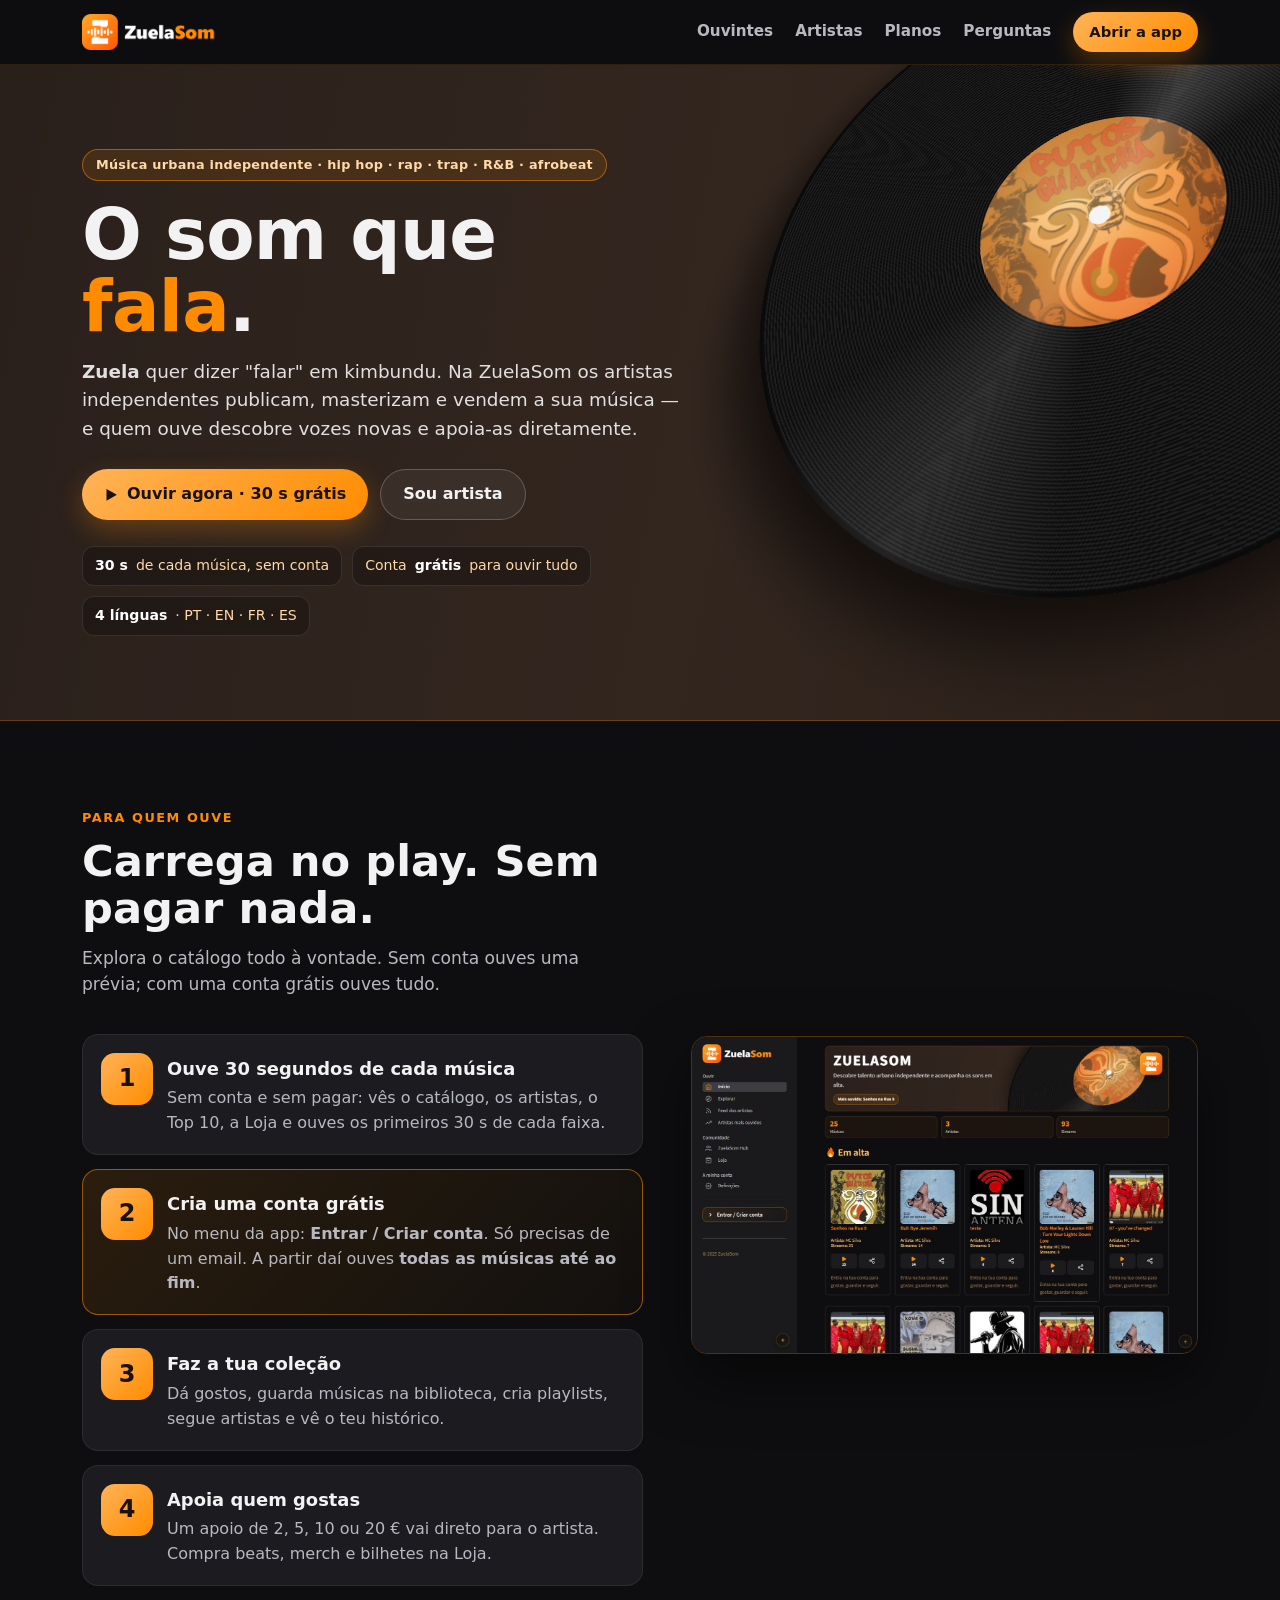
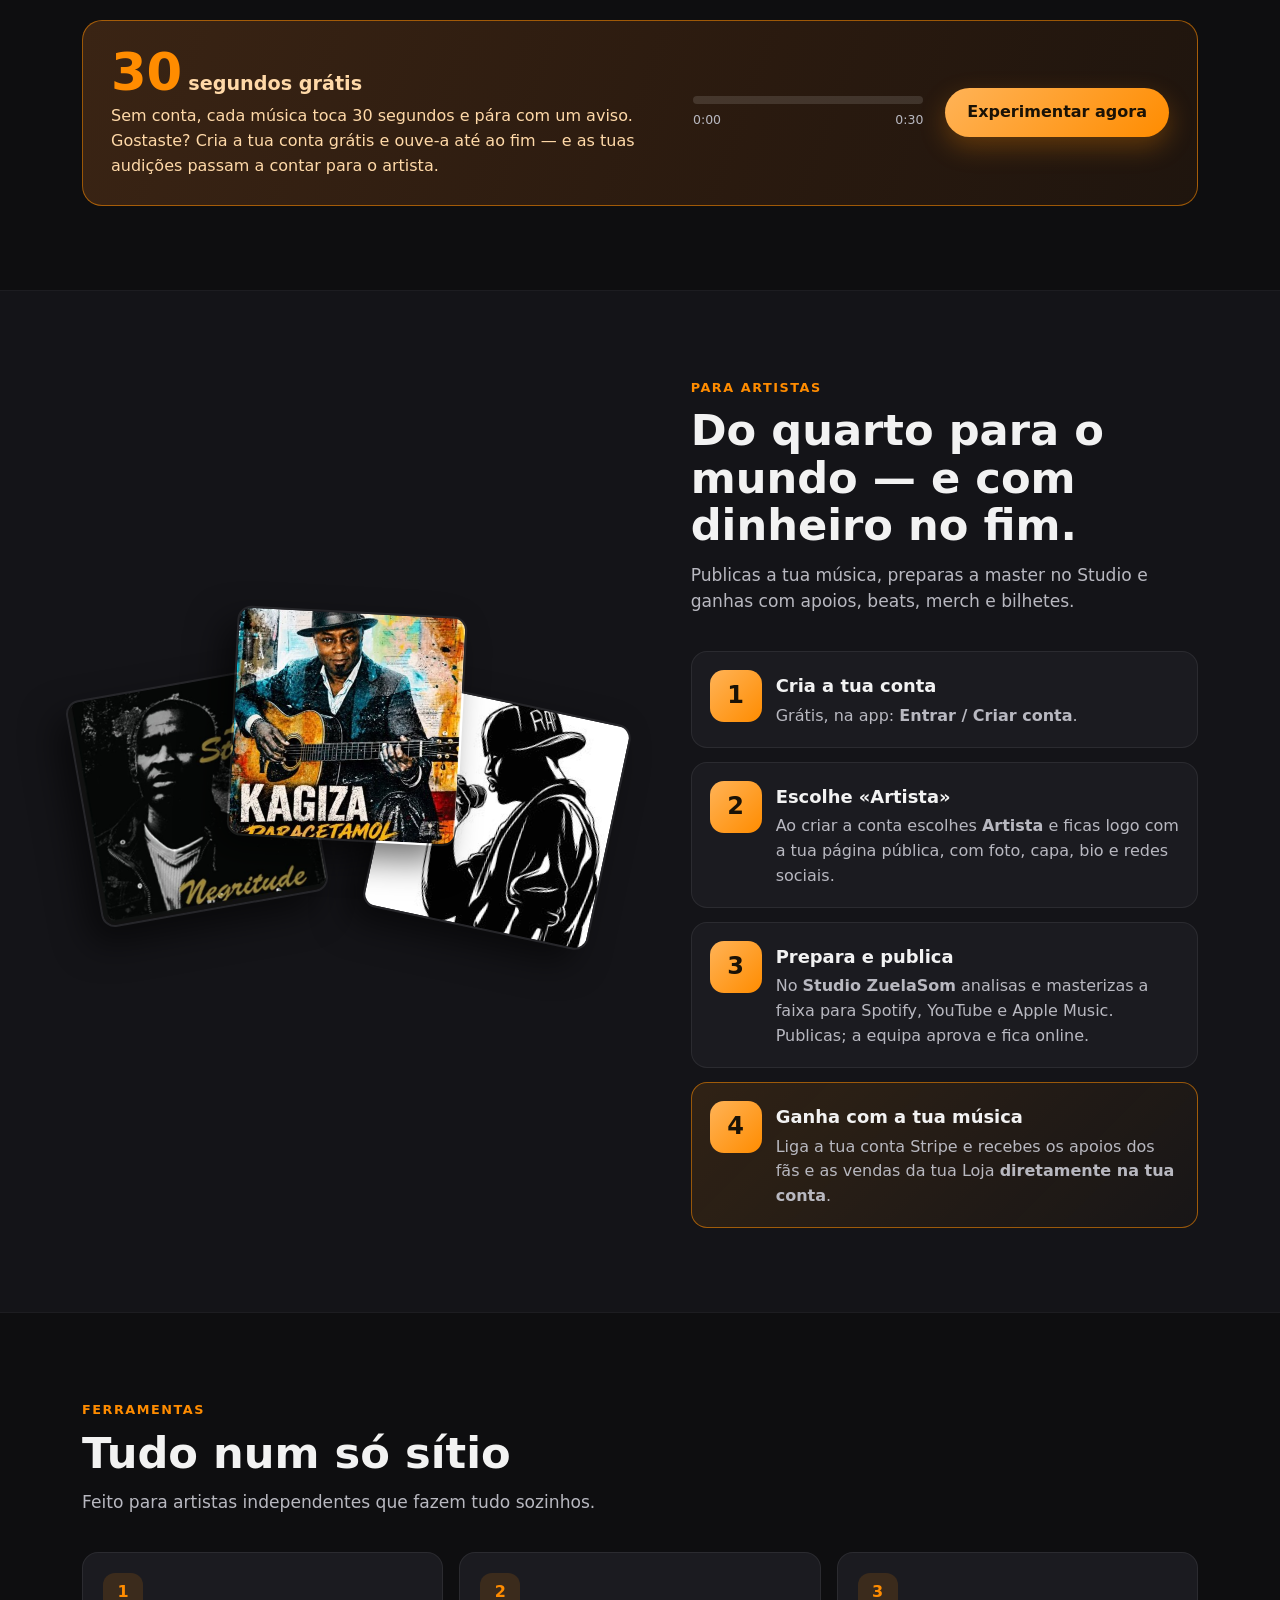
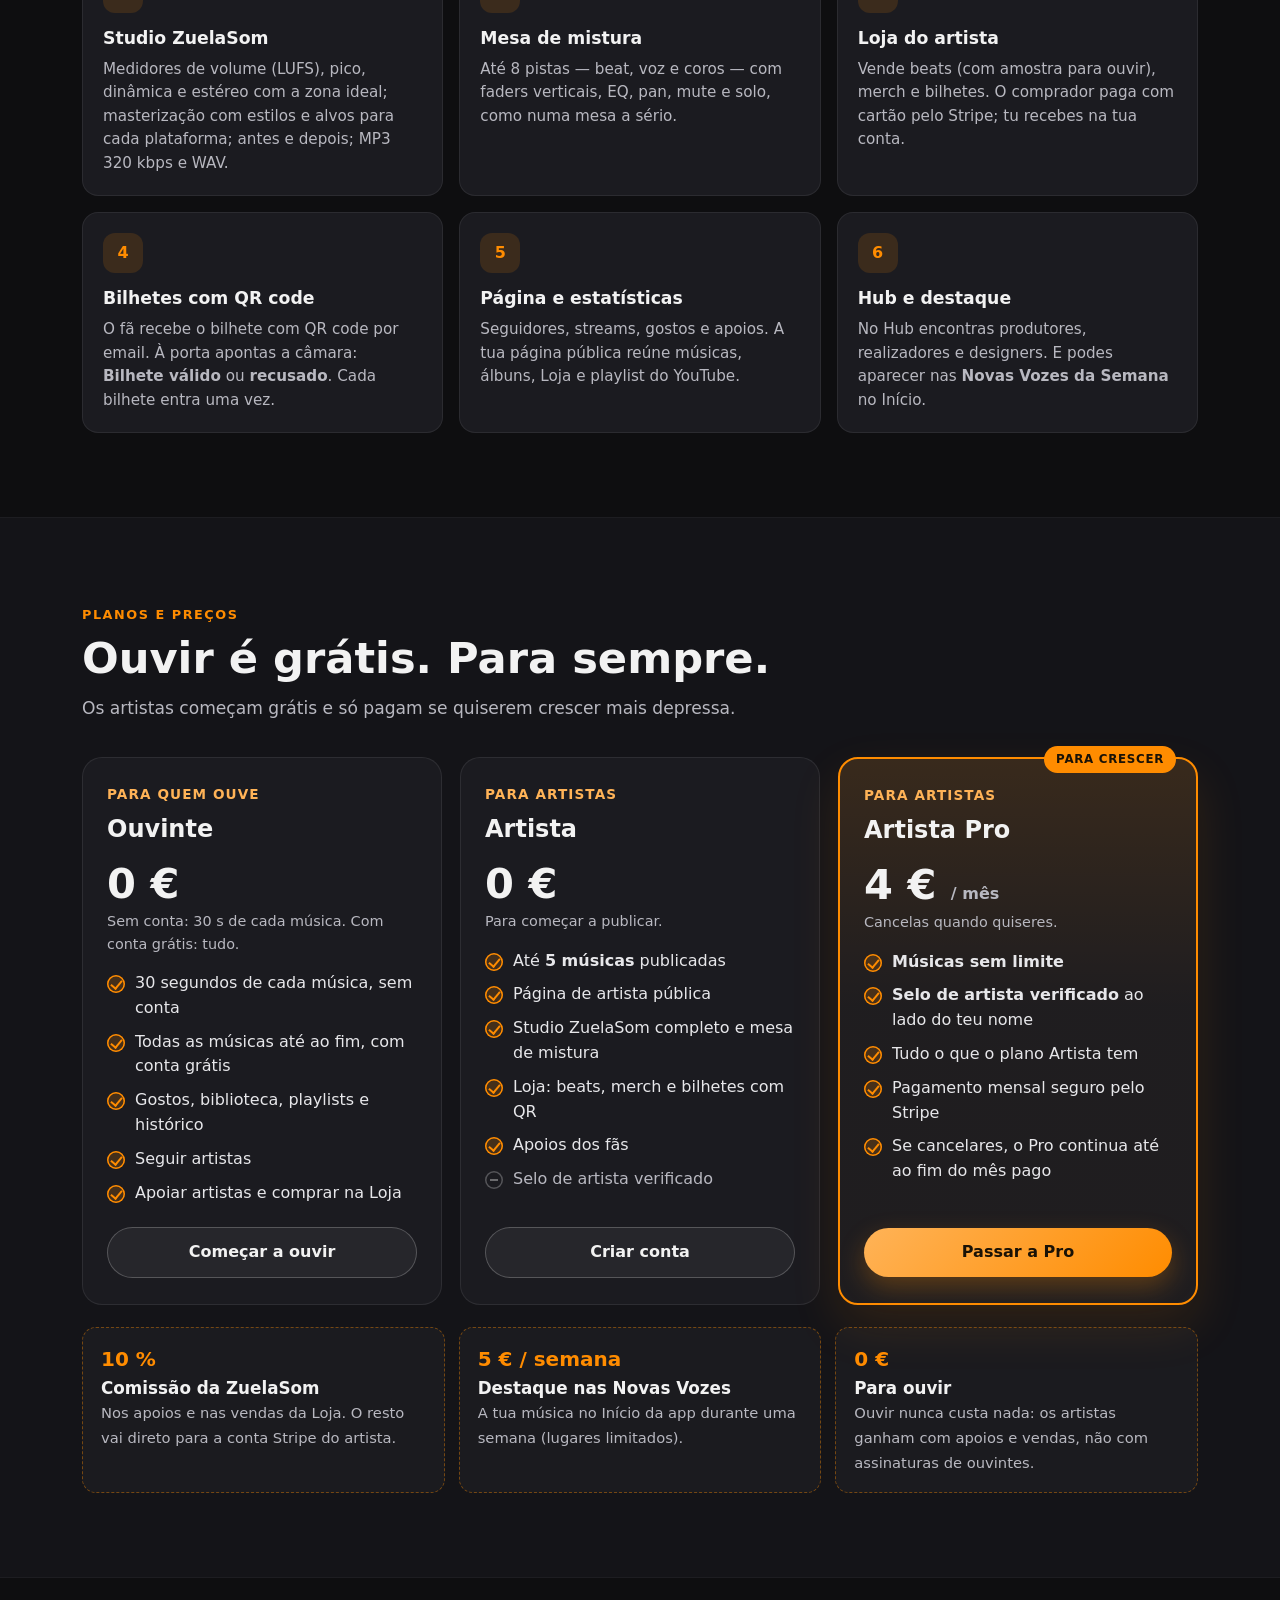
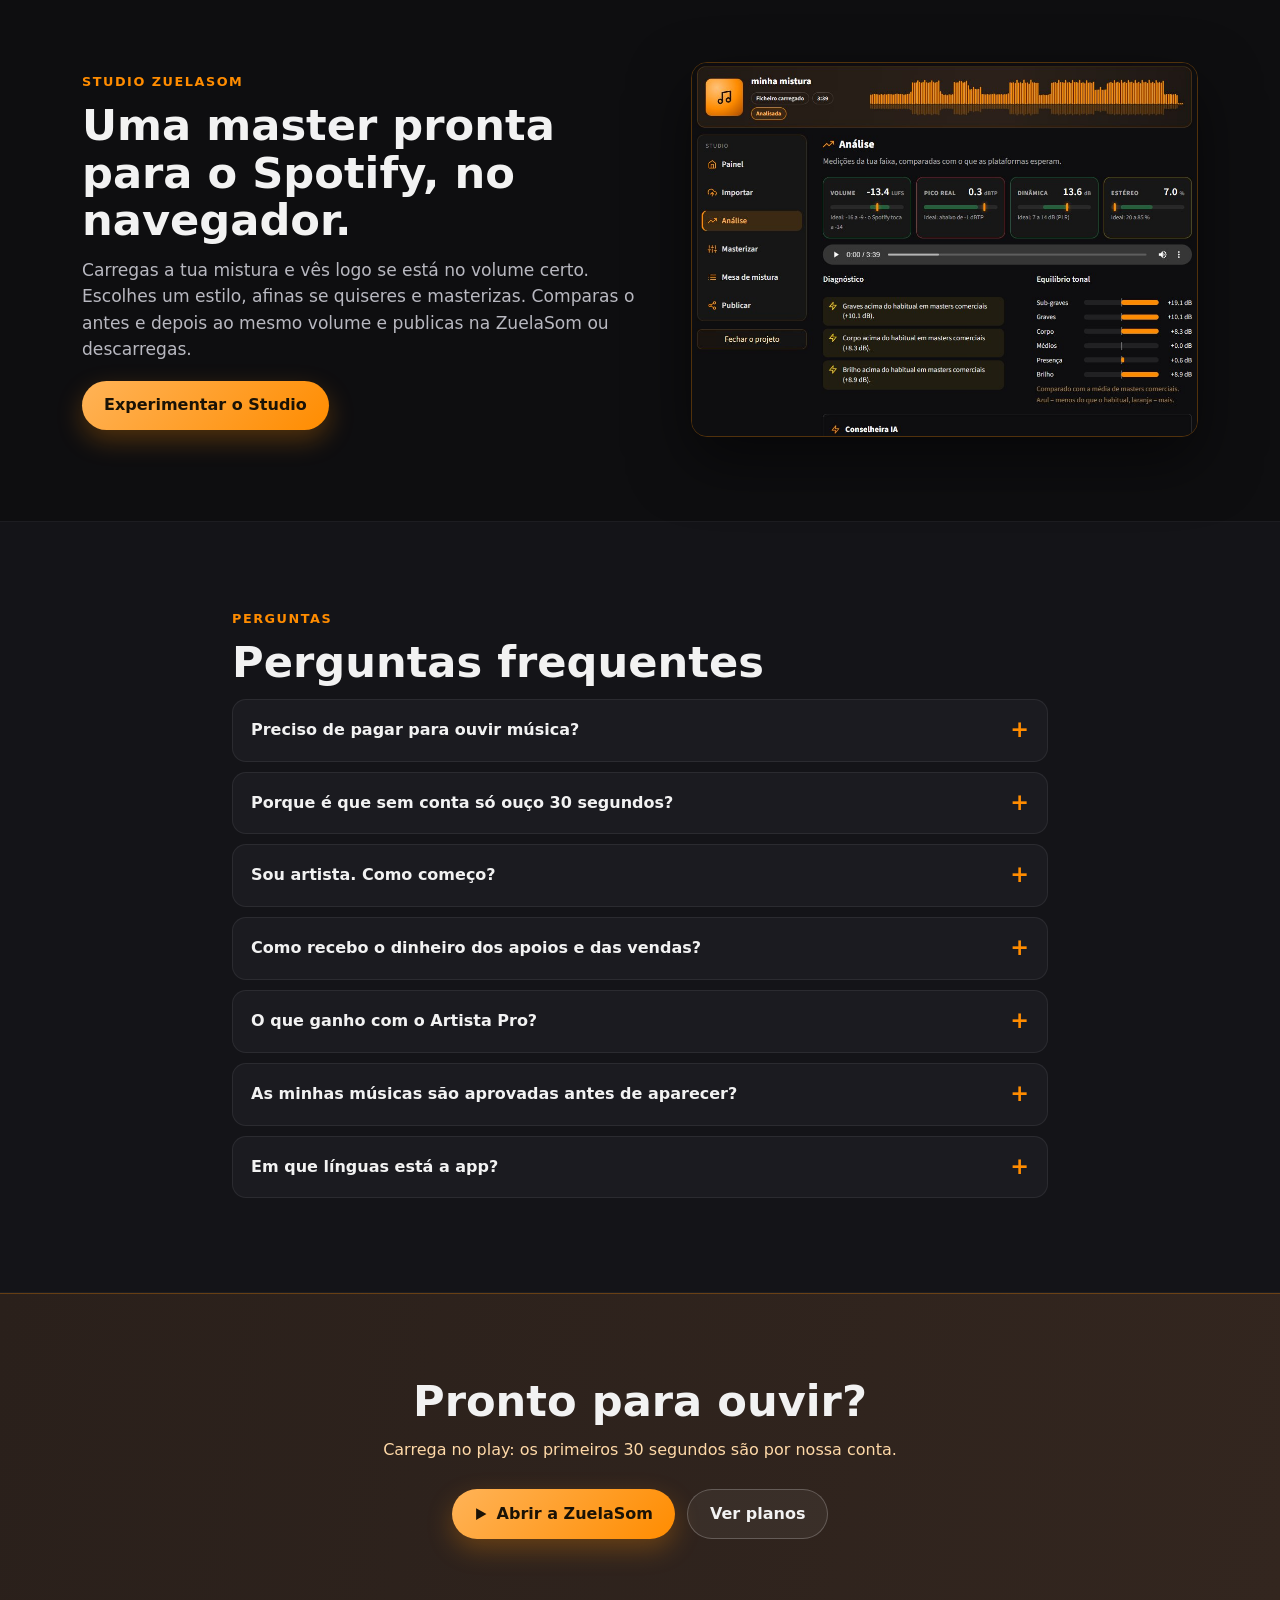
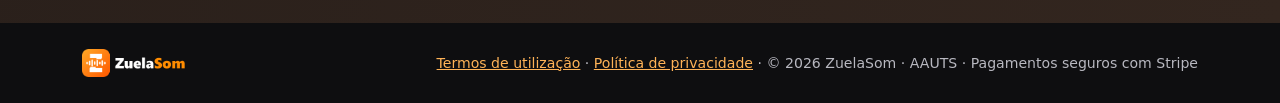
==== commit 1279cc62: "Conta de artista escolhe-se ao criar a conta (passos, perguntas e termos) Co-Authored-By: Claude Opu" ====
--- a/index.html
+++ b/index.html
@@ -243,8 +243,8 @@
       <div class="passos">
         <div class="passo"><span class="n"></span><div><h3>Cria a tua conta</h3>
           <p>Grátis, na app: <b>Entrar / Criar conta</b>.</p></div></div>
-        <div class="passo"><span class="n"></span><div><h3>Pede a conta de artista</h3>
-          <p>A equipa ZuelaSom ativa a tua conta de artista e abre-te a tua página pública, com foto, capa, bio e redes sociais.</p></div></div>
+        <div class="passo"><span class="n"></span><div><h3>Escolhe «Artista»</h3>
+          <p>Ao criar a conta escolhes <b>Artista</b> e ficas logo com a tua página pública, com foto, capa, bio e redes sociais.</p></div></div>
         <div class="passo"><span class="n"></span><div><h3>Prepara e publica</h3>
           <p>No <b>Studio ZuelaSom</b> analisas e masterizas a faixa para Spotify, YouTube e Apple Music. Publicas; a equipa aprova e fica online.</p></div></div>
         <div class="passo destaque"><span class="n"></span><div><h3>Ganha com a tua música</h3>
@@ -351,7 +351,7 @@
     <details><summary>Porque é que sem conta só ouço 30 segundos?</summary>
       <p>Para proteger os artistas: as audições só contam como streams quando são de pessoas com conta, e assim os números são honestos. Criar conta é grátis e leva um minuto.</p></details>
     <details><summary>Sou artista. Como começo?</summary>
-      <p>Cria uma conta na app e pede à equipa ZuelaSom para ativar a tua conta de artista. Depois completas a tua página e publicas a tua primeira música (no plano grátis, até 5).</p></details>
+      <p>Cria uma conta na app e escolhe «Artista». Depois completas a tua página e publicas a tua primeira música (no plano grátis, até 5); cada música é vista pela equipa antes de ficar pública.</p></details>
     <details><summary>Como recebo o dinheiro dos apoios e das vendas?</summary>
       <p>Pelo Stripe. Ligas a tua conta Stripe na app (Meu Perfil) e os pagamentos dos fãs vão diretamente para ti, menos a comissão de 10 % da ZuelaSom. A ZuelaSom nunca vê os dados dos cartões.</p></details>
     <details><summary>O que ganho com o Artista Pro?</summary>
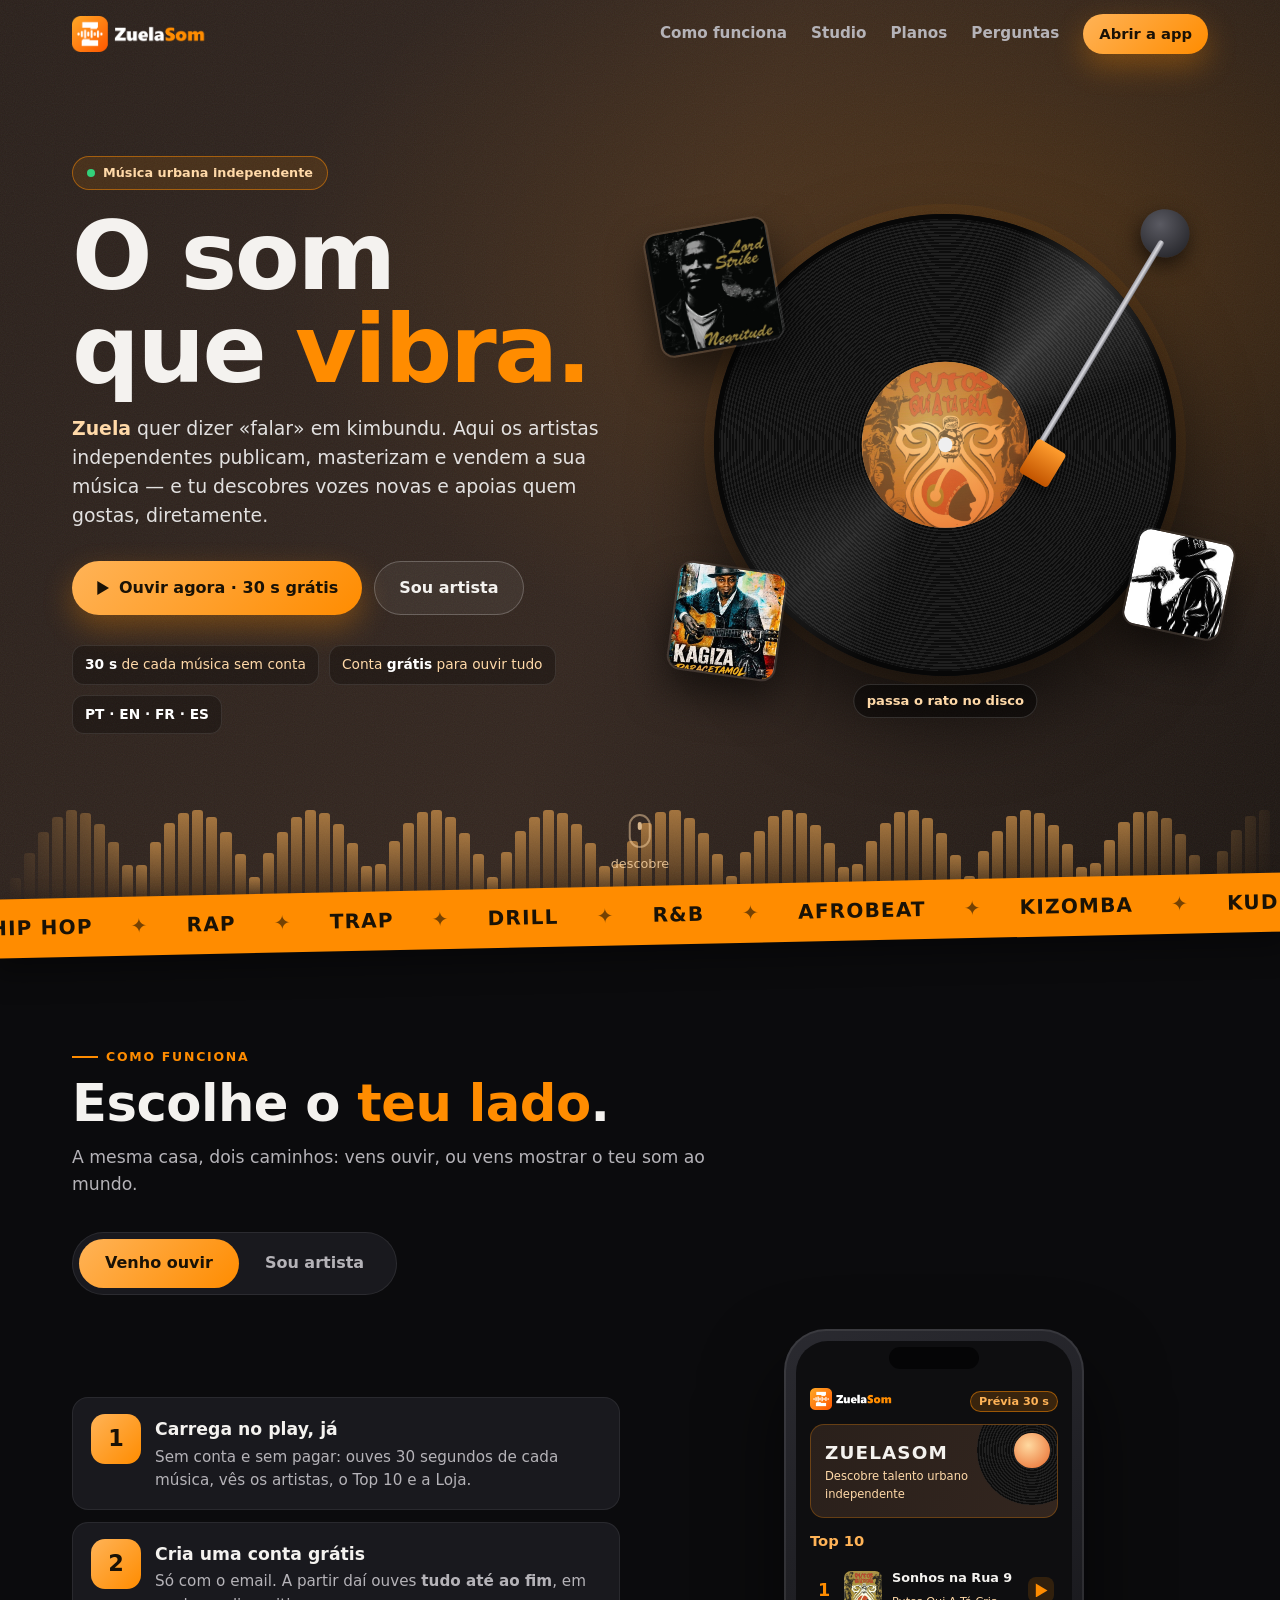
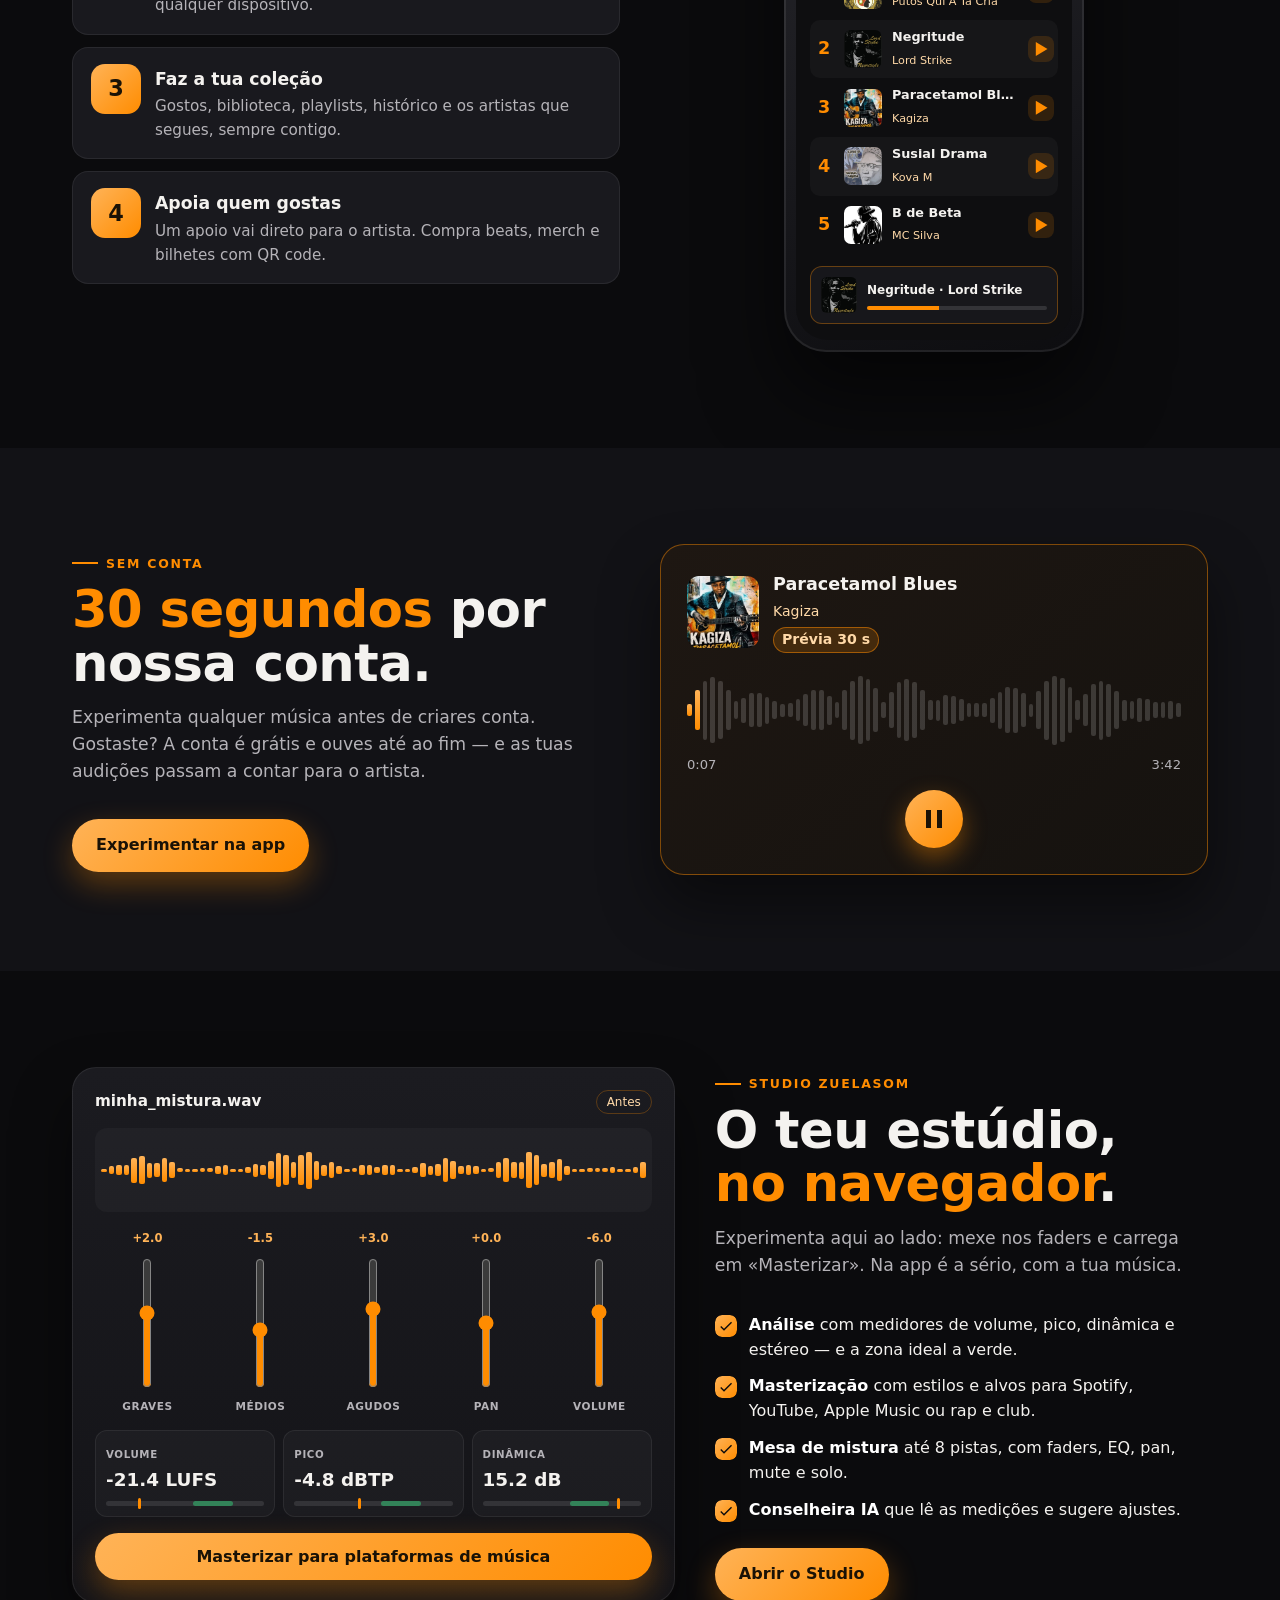
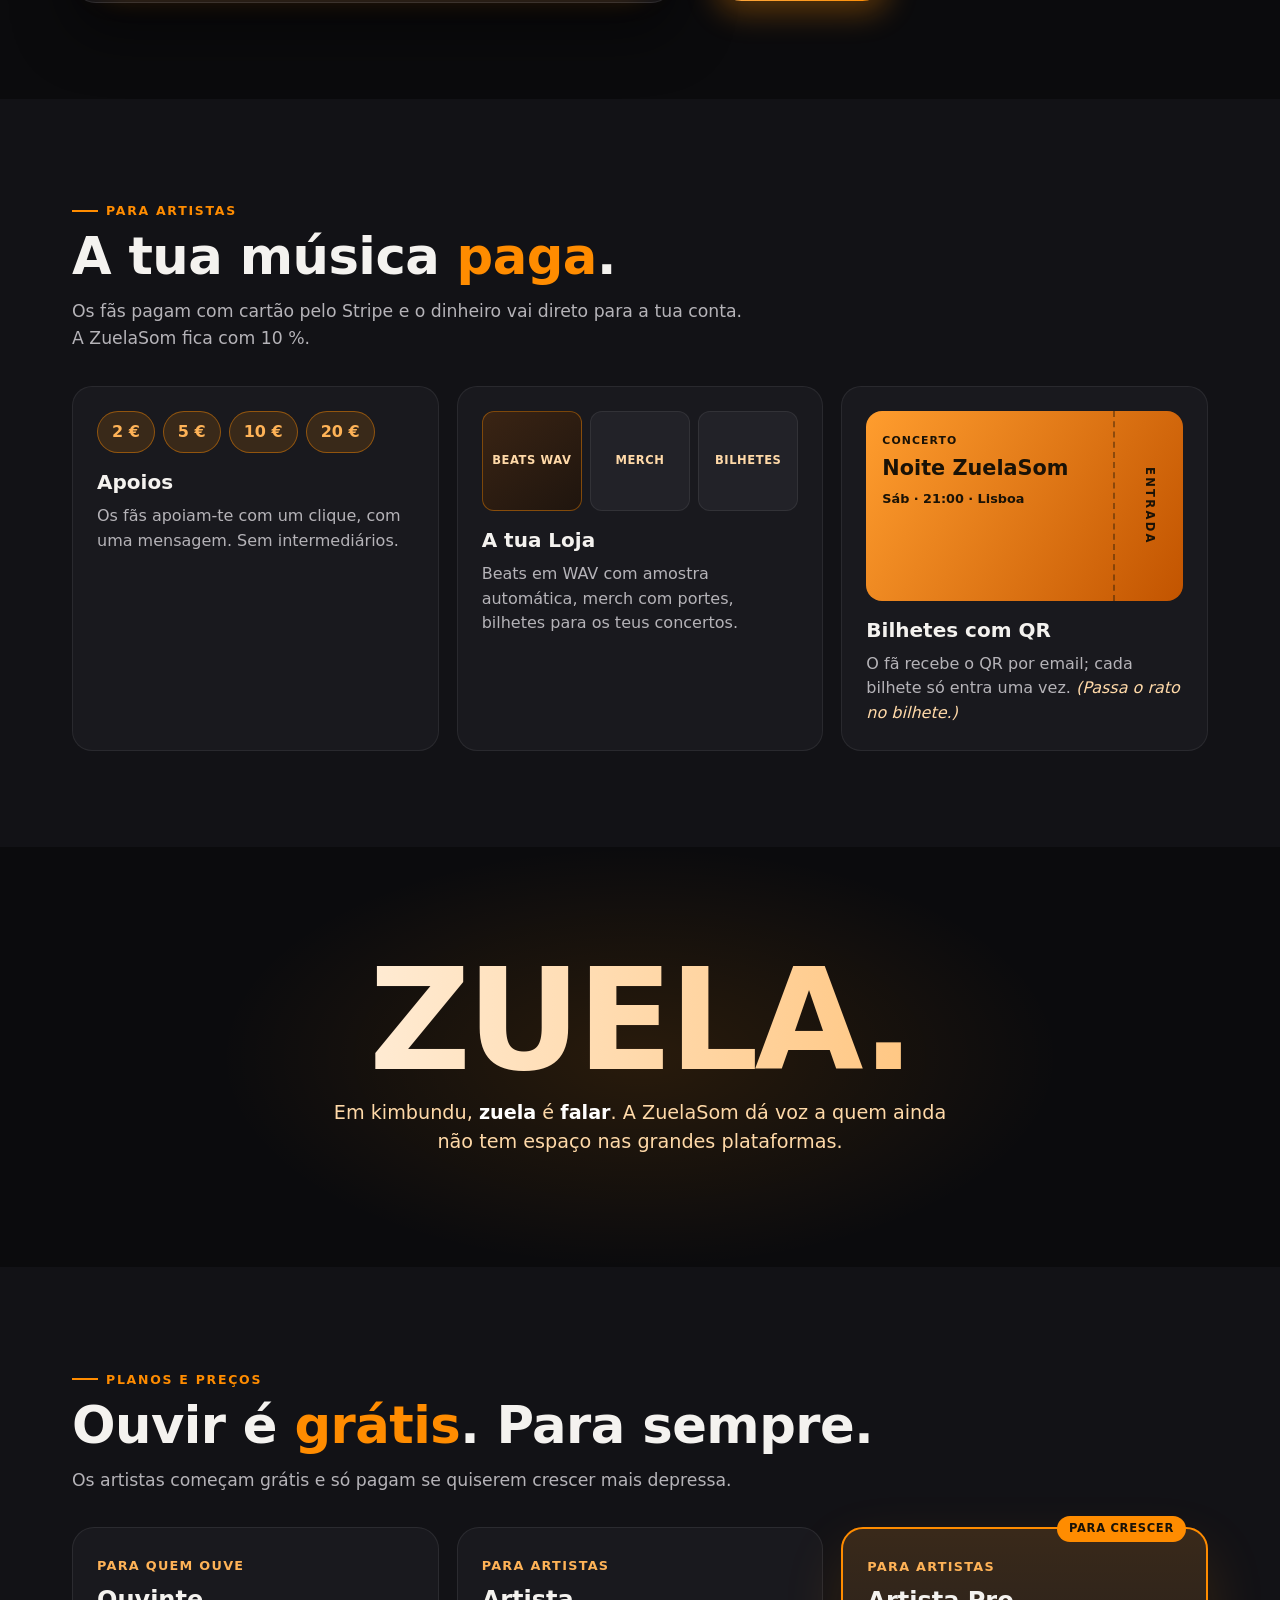
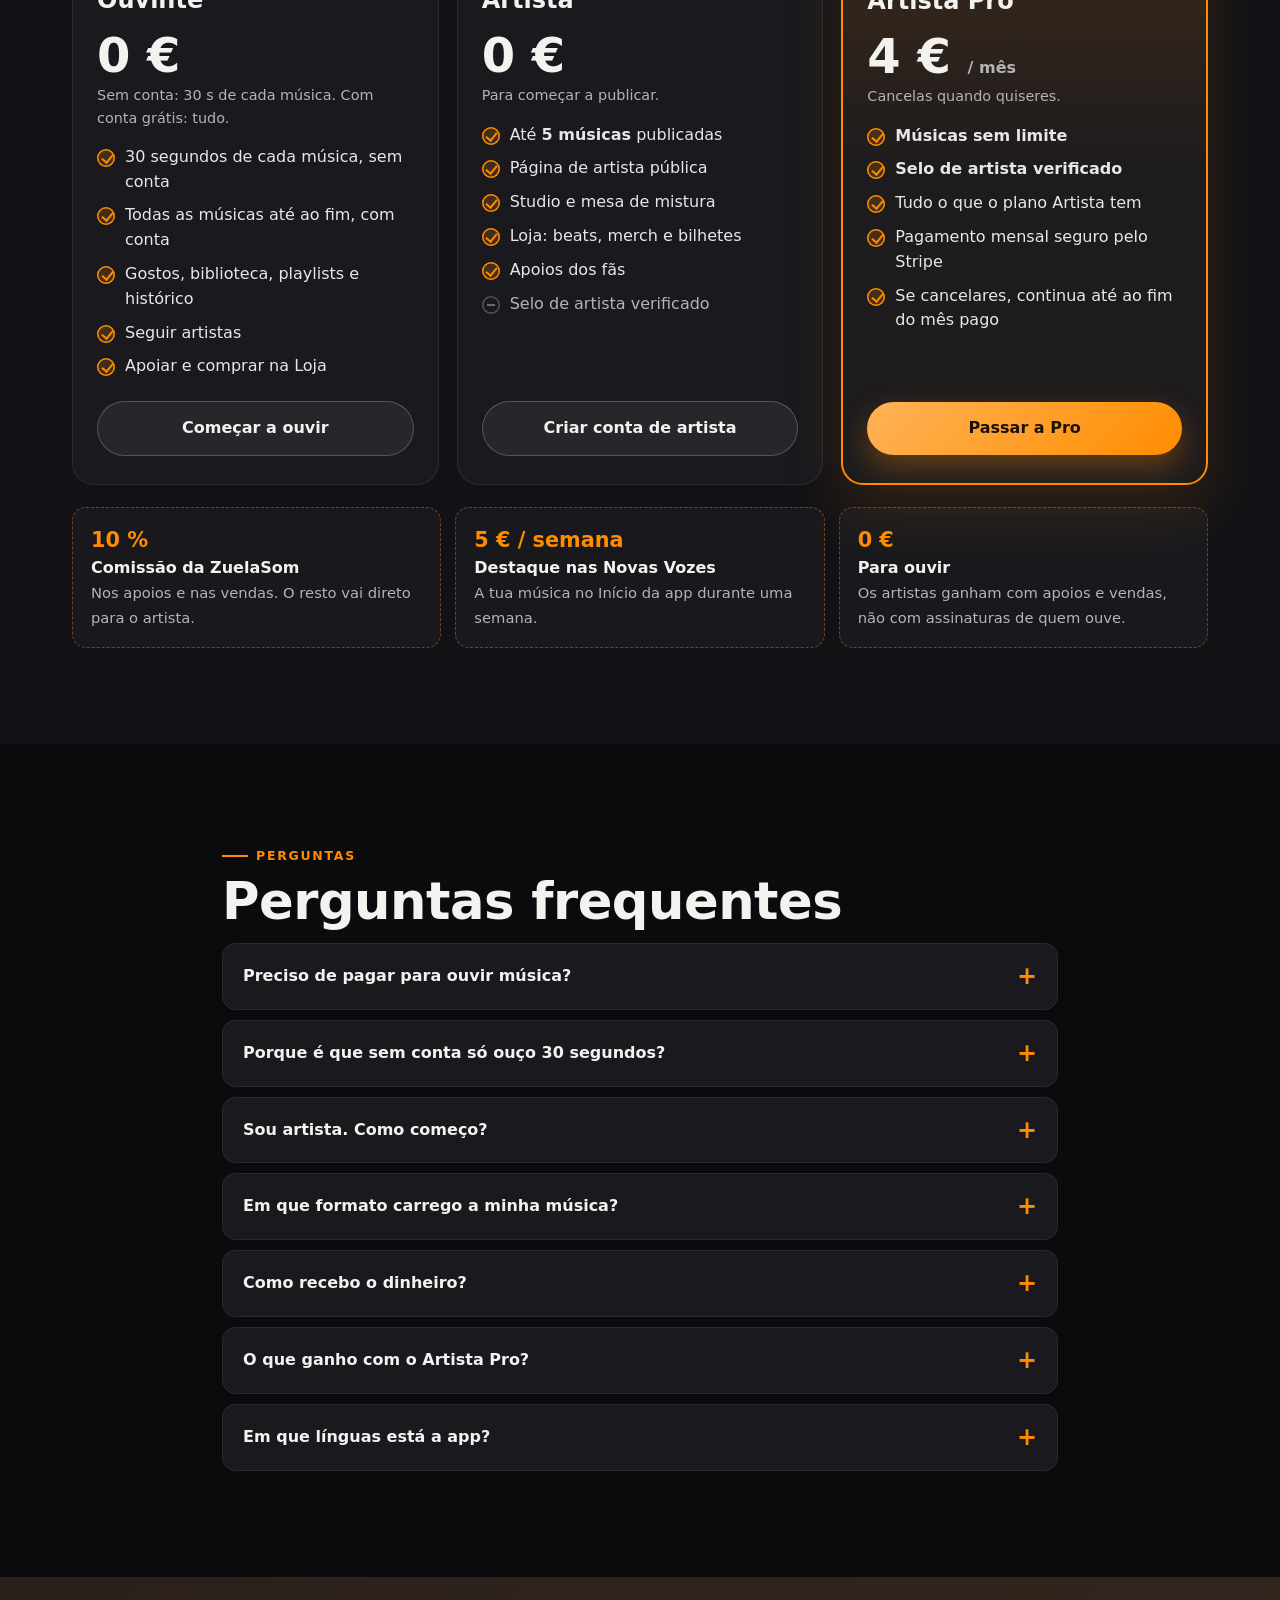
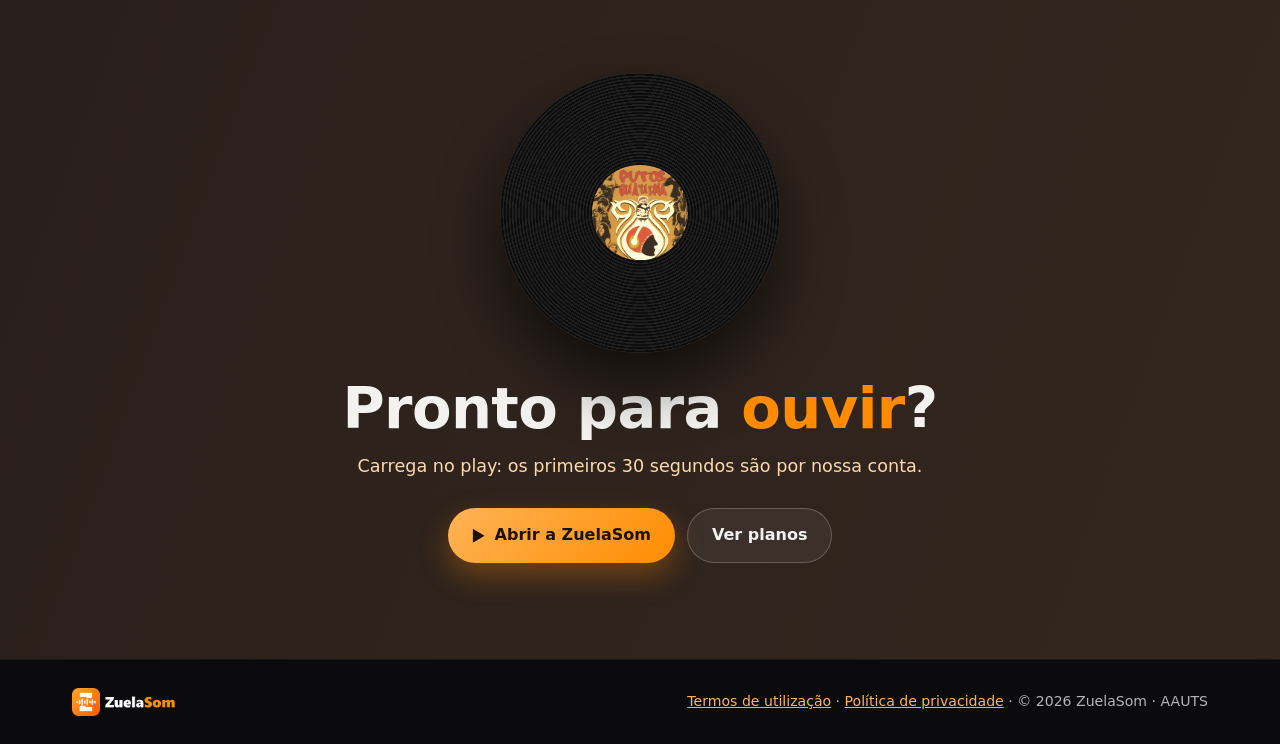
==== commit f2c45ec4: "Nova página de entrada (v3): gira-discos, lados ouvinte/artista, demo de 30 s, mini-Studio, bilhete " ====
--- a/index.html
+++ b/index.html
@@ -8,14 +8,13 @@
 <link rel="icon" href="img/zuelasom_simbolo.png">
 <link rel="apple-touch-icon" href="img/zuelasom_simbolo.png">
 <meta property="og:title" content="ZuelaSom — o som que fala">
-<meta property="og:description" content="Música urbana independente. 30 s grátis sem conta, tudo com uma conta grátis. Para artistas: Studio, Loja, apoios e bilhetes.">
-<meta property="og:image" content="https://zuelasom.aauts.pt/img/app_inicio.jpg">
+<meta property="og:description" content="Música urbana independente. 30 s grátis sem conta, tudo com uma conta grátis. Para artistas: Studio, Loja, apoios e bilhetes com QR.">
+<meta property="og:image" content="https://zuelasom.aauts.pt/img/app_studio_analise.jpg">
 <meta property="og:url" content="https://zuelasom.aauts.pt/">
 <meta name="twitter:card" content="summary_large_image">
 <meta name="theme-color" content="#0e0e10">
 <script>
-  // Página de entrada da ZuelaSom (zuelasom.aauts.pt). Com ?app=1, ou aberta como app instalada,
-  // segue logo para a app no Streamlit (como no AVAI).
+  // Com ?app=1, ou aberta como app instalada, segue logo para a app (como no AVAI).
   (function () {
     var APP = "https://zuelasom.streamlit.app/";
     var q = new URLSearchParams(location.search);
@@ -26,143 +25,327 @@
 </script>
 <style>
 :root{
-  --laranja:#ff8c00; --laranja2:#ffb357; --creme:#ffd9a8; --fundo:#0e0e10; --fundo2:#141418; --cartao:#1b1b20;
-  --castanho1:#2a201b; --castanho2:#33261f; --texto:#f2f2f2; --suave:#b8b8c0; --borda:rgba(255,140,0,.28);
+  --laranja:#ff8c00; --laranja2:#ffb357; --creme:#ffd9a8; --fundo:#0b0b0d; --fundo2:#121216; --cartao:#19191e;
+  --castanho1:#2a201b; --castanho2:#33261f; --texto:#f4f2ef; --suave:#b5b3b8; --borda:rgba(255,140,0,.28);
+  --raio:20px;
 }
 *{box-sizing:border-box}
 html{scroll-behavior:smooth}
-body{margin:0;background:var(--fundo);color:var(--texto);font-family:"Segoe UI",system-ui,-apple-system,Roboto,Arial,sans-serif;line-height:1.55}
+body{margin:0;background:var(--fundo);color:var(--texto);font-family:"Segoe UI",system-ui,-apple-system,Roboto,Arial,sans-serif;line-height:1.55;overflow-x:hidden}
 a{color:var(--laranja2)}
 img{max-width:100%;display:block}
-.wrap{max-width:1160px;margin:0 auto;padding:0 22px}
-header{position:sticky;top:0;z-index:20;background:rgba(14,14,16,.88);backdrop-filter:blur(10px);border-bottom:1px solid rgba(255,140,0,.14)}
-header .wrap{display:flex;align-items:center;justify-content:space-between;gap:16px;height:64px}
+.wrap{max-width:1180px;margin:0 auto;padding:0 22px}
+.kicker{display:inline-flex;align-items:center;gap:8px;color:var(--laranja);font-weight:800;text-transform:uppercase;letter-spacing:.14em;font-size:.78rem}
+.kicker::before{content:"";width:26px;height:2px;background:var(--laranja)}
+h2{font-size:clamp(2rem,4.4vw,3.2rem);line-height:1.05;margin:10px 0 14px;letter-spacing:-.01em}
+h2 em{font-style:normal;color:var(--laranja)}
+.sub{color:var(--suave);font-size:1.08rem;max-width:680px;margin:0 0 34px}
+section{padding:96px 0;position:relative}
+.btn{display:inline-flex;align-items:center;justify-content:center;gap:10px;background:linear-gradient(135deg,var(--laranja2),var(--laranja));
+  color:#1a1206;font-weight:800;text-decoration:none;border-radius:999px;padding:14px 24px;border:none;cursor:pointer;
+  box-shadow:0 12px 30px rgba(255,140,0,.32);transition:transform .15s, box-shadow .15s;font-size:1rem;font-family:inherit}
+.btn:hover{transform:translateY(-2px);box-shadow:0 16px 36px rgba(255,140,0,.42)}
+.btn.sec{background:rgba(255,255,255,.06);color:var(--texto);border:1px solid rgba(255,255,255,.22);box-shadow:none}
+.btn.pq{padding:9px 16px;font-size:.92rem}
+.play{width:13px;height:14px;background:currentColor;clip-path:polygon(10% 0,100% 50%,10% 100%)}
+
+/* revelar ao fazer scroll */
+.rv{opacity:0;transform:translateY(26px);transition:opacity .8s ease, transform .8s ease}
+.rv.on{opacity:1;transform:none}
+.rv.d1{transition-delay:.1s}.rv.d2{transition-delay:.2s}.rv.d3{transition-delay:.3s}
+
+/* ---------- topo ---------- */
+header{position:fixed;inset:0 0 auto 0;z-index:50;transition:background .3s, border-color .3s;border-bottom:1px solid transparent}
+header.solido{background:rgba(11,11,13,.86);backdrop-filter:blur(12px);border-bottom-color:rgba(255,140,0,.16)}
+header .wrap{display:flex;align-items:center;justify-content:space-between;gap:16px;height:68px}
 header .logo img{height:36px}
-nav{display:flex;align-items:center;gap:22px}
-nav a{color:var(--suave);text-decoration:none;font-weight:600;font-size:.95rem}
-nav a:hover{color:var(--texto)}
-.btn{display:inline-flex;align-items:center;justify-content:center;gap:9px;background:linear-gradient(135deg,var(--laranja2),var(--laranja));
-  color:#1a1206;font-weight:800;text-decoration:none;border-radius:999px;padding:12px 22px;border:none;box-shadow:0 10px 26px rgba(255,140,0,.28);transition:transform .15s}
-.btn:hover{transform:translateY(-2px)}
-.btn.sec{background:rgba(255,255,255,.05);color:var(--texto);border:1px solid rgba(255,255,255,.22);box-shadow:none}
-.btn.pq{padding:9px 16px;font-size:.92rem;color:#1a1206}
-.play{width:14px;height:14px;background:#1a1206;clip-path:polygon(18% 8%,92% 50%,18% 92%)}
-.hero{position:relative;overflow:hidden;background:linear-gradient(100deg,var(--castanho1) 0%,var(--castanho2) 55%,#2b1f19 100%);border-bottom:1px solid var(--borda)}
-.hero .wrap{position:relative;z-index:2;padding-top:84px;padding-bottom:84px}
-.hero-txt{max-width:600px}
-.tag{display:inline-block;font-size:.8rem;font-weight:800;color:var(--creme);border:1px solid rgba(255,140,0,.5);background:rgba(255,140,0,.12);padding:5px 13px;border-radius:999px;letter-spacing:.02em}
-h1{font-size:clamp(2.6rem,6vw,4.4rem);line-height:1.03;margin:18px 0 14px;font-weight:900;letter-spacing:-.01em}
-h1 span{color:var(--laranja)}
-.lead{font-size:1.15rem;color:rgba(255,255,255,.86);margin:0 0 26px}
+nav{display:flex;align-items:center;gap:24px}
+nav a{color:var(--suave);text-decoration:none;font-weight:600;font-size:.95rem;transition:color .15s}
+nav a:hover{color:#fff}
+
+/* ---------- hero ---------- */
+.hero{min-height:100vh;min-height:100svh;display:flex;align-items:center;padding:110px 0 120px;overflow:hidden;
+  background:radial-gradient(1200px 700px at 78% 30%, rgba(255,140,0,.16), transparent 60%),
+             linear-gradient(110deg,var(--castanho1) 0%,var(--castanho2) 50%,#1d1612 100%)}
+.hero::after{content:"";position:absolute;inset:0;pointer-events:none;opacity:.07;
+  background-image:url("data:image/svg+xml,%3Csvg xmlns='http://www.w3.org/2000/svg' width='160' height='160'%3E%3Cfilter id='n'%3E%3CfeTurbulence type='fractalNoise' baseFrequency='.9' numOctaves='2'/%3E%3C/filter%3E%3Crect width='160' height='160' filter='url(%23n)'/%3E%3C/svg%3E")}
+.hero .wrap{position:relative;z-index:3;width:100%;display:grid;grid-template-columns:1.05fr .95fr;gap:30px;align-items:center}
+.tag{display:inline-flex;align-items:center;gap:8px;font-size:.8rem;font-weight:800;color:var(--creme);border:1px solid rgba(255,140,0,.5);
+  background:rgba(255,140,0,.12);padding:6px 14px;border-radius:999px}
+.tag i{width:8px;height:8px;border-radius:50%;background:#33d17a;box-shadow:0 0 0 0 rgba(51,209,122,.7);animation:pulso 2s infinite}
+@keyframes pulso{70%{box-shadow:0 0 0 10px rgba(51,209,122,0)}100%{box-shadow:0 0 0 0 rgba(51,209,122,0)}}
+h1{font-size:clamp(3rem,7.4vw,6rem);line-height:.98;margin:20px 0 18px;font-weight:900;letter-spacing:-.025em}
+h1 .rodar{display:inline-block;color:var(--laranja);min-width:3ch;position:relative}
+h1 .rodar span{display:inline-block;animation:entra .55s cubic-bezier(.2,.8,.2,1)}
+@keyframes entra{from{opacity:0;transform:translateY(.4em) rotateX(60deg)}to{opacity:1;transform:none}}
+.lead{font-size:1.18rem;color:rgba(255,255,255,.86);margin:0 0 30px;max-width:560px}
+.lead b{color:var(--creme)}
 .acoes{display:flex;gap:12px;flex-wrap:wrap}
-.selos{display:flex;gap:10px;flex-wrap:wrap;margin-top:26px}
-.selo{display:flex;align-items:center;gap:8px;background:rgba(0,0,0,.25);border:1px solid rgba(255,255,255,.1);border-radius:12px;padding:8px 12px;font-size:.88rem;color:var(--creme)}
+.selos{display:flex;gap:10px;flex-wrap:wrap;margin-top:30px}
+.selo{background:rgba(0,0,0,.28);border:1px solid rgba(255,255,255,.1);border-radius:12px;padding:8px 12px;font-size:.86rem;color:var(--creme)}
 .selo b{color:#fff}
-.vinil-caixa{position:absolute;width:760px;height:760px;right:-200px;top:-230px;z-index:1;transform:perspective(1100px) rotateX(38deg) rotateY(-18deg) rotateZ(-14deg)}
-.vinil,.vinil-luz{position:absolute;inset:0;border-radius:50%}
-.vinil{background:repeating-radial-gradient(circle at 50% 50%,#0d0d0d 0 1.8px,#1e1e1e 1.8px 3.6px);box-shadow:-30px 30px 60px rgba(0,0,0,.6),inset 0 0 0 4px #0a0a0a;animation:gira 9s linear infinite}
-.vinil-luz{background:conic-gradient(from 20deg,transparent 0deg,rgba(255,255,255,.17) 25deg,transparent 55deg,transparent 180deg,rgba(255,255,255,.1) 205deg,transparent 235deg);pointer-events:none}
-.rotulo{position:absolute;left:50%;top:50%;width:34%;height:34%;transform:translate(-50%,-50%);border-radius:50%;overflow:hidden;background:radial-gradient(circle at 40% 35%,#ffd9a0 0%,#f6a457 45%,#e8692c 100%)}
-.rotulo img{width:100%;height:100%;object-fit:cover;mix-blend-mode:multiply;opacity:.55}
-.rotulo::after{content:"";position:absolute;left:50%;top:50%;width:9%;height:9%;transform:translate(-50%,-50%);border-radius:50%;background:#f4f4f4}
+
+/* gira-discos */
+.gira{position:relative;aspect-ratio:1;width:min(560px,100%);justify-self:center}
+.disco{position:absolute;inset:6%;border-radius:50%;
+  background:repeating-radial-gradient(circle at 50% 50%,#0d0d0d 0 1.6px,#1f1f1f 1.6px 3.2px);
+  box-shadow:0 40px 80px rgba(0,0,0,.6), inset 0 0 0 5px #070707, 0 0 0 10px rgba(255,140,0,.06);
+  animation:gira 7s linear infinite}
+.disco::before{content:"";position:absolute;inset:0;border-radius:50%;
+  background:conic-gradient(from 20deg,transparent 0deg,rgba(255,255,255,.16) 22deg,transparent 52deg,transparent 180deg,rgba(255,255,255,.09) 205deg,transparent 235deg);
+  animation:gira 7s linear infinite reverse}
+.rotulo{position:absolute;left:50%;top:50%;width:36%;height:36%;transform:translate(-50%,-50%);border-radius:50%;overflow:hidden;
+  background:radial-gradient(circle at 40% 35%,#ffd9a0 0%,#f6a457 45%,#e8692c 100%)}
+.rotulo img{width:100%;height:100%;object-fit:cover;mix-blend-mode:multiply;opacity:.6}
+.rotulo::after{content:"";position:absolute;left:50%;top:50%;width:9%;height:9%;transform:translate(-50%,-50%);border-radius:50%;background:#efefef}
 @keyframes gira{to{transform:rotate(360deg)}}
-@media (prefers-reduced-motion:reduce){.vinil,.barra .enche{animation:none}}
-section{padding:84px 0}
-section.alt{background:var(--fundo2);border-top:1px solid rgba(255,255,255,.04);border-bottom:1px solid rgba(255,255,255,.04)}
-.kicker{color:var(--laranja);font-weight:800;text-transform:uppercase;letter-spacing:.12em;font-size:.8rem}
-h2{font-size:clamp(1.9rem,4vw,2.7rem);line-height:1.1;margin:8px 0 12px}
-.sub{color:var(--suave);font-size:1.07rem;max-width:720px;margin:0 0 36px}
-.duas{display:grid;grid-template-columns:1.05fr .95fr;gap:48px;align-items:center}
-.shot{border-radius:16px;border:1px solid var(--borda);box-shadow:0 24px 60px rgba(0,0,0,.5)}
-.passos{display:grid;gap:14px;counter-reset:p}
-.passo{position:relative;display:grid;grid-template-columns:52px 1fr;gap:14px;align-items:start;background:var(--cartao);border:1px solid rgba(255,255,255,.07);border-radius:16px;padding:18px}
-.passo .n{counter-increment:p;width:52px;height:52px;border-radius:14px;display:flex;align-items:center;justify-content:center;font-size:1.5rem;font-weight:900;color:#1a1206;background:linear-gradient(135deg,var(--laranja2),var(--laranja))}
+.braco{position:absolute;right:2%;top:4%;width:42%;height:62%;transform-origin:86% 10%;transform:rotate(-2deg);
+  transition:transform 1.2s cubic-bezier(.3,.9,.3,1);z-index:2;pointer-events:none}
+.gira.a-tocar .braco{transform:rotate(17deg)}
+.braco .base{position:absolute;right:4%;top:2%;width:22%;aspect-ratio:1;border-radius:50%;background:radial-gradient(circle at 35% 35%,#5a5a62,#1c1c20);
+  box-shadow:0 8px 20px rgba(0,0,0,.6)}
+.braco .haste{position:absolute;right:14%;top:12%;width:6px;height:78%;border-radius:3px;background:linear-gradient(90deg,#9a9aa3,#d9d9de,#7a7a82);
+  transform:rotate(14deg);transform-origin:top center}
+.braco .agulha{position:absolute;right:30%;bottom:6%;width:15%;height:12%;border-radius:4px;background:linear-gradient(180deg,#ff9d2e,#c25400);
+  transform:rotate(14deg);box-shadow:0 6px 14px rgba(0,0,0,.5)}
+.capa{position:absolute;width:24%;aspect-ratio:1;border-radius:14px;object-fit:cover;box-shadow:0 20px 40px rgba(0,0,0,.55);
+  border:2px solid rgba(255,255,255,.08);z-index:3;animation:flutua 7s ease-in-out infinite}
+.capa.c1{left:-6%;top:8%;rotate:-10deg}
+.capa.c2{left:-2%;bottom:6%;rotate:8deg;animation-delay:-2.5s;width:21%}
+.capa.c3{right:-4%;bottom:14%;rotate:12deg;animation-delay:-4.5s;width:19%}
+@keyframes flutua{0%,100%{translate:0 0}50%{translate:0 -14px}}
+.ouvir-disco{position:absolute;left:50%;bottom:-2%;transform:translateX(-50%);z-index:4;font-size:.82rem;font-weight:800;color:var(--creme);
+  background:rgba(0,0,0,.45);border:1px solid rgba(255,255,255,.14);padding:6px 12px;border-radius:999px;white-space:nowrap}
+
+/* onda sonora */
+.onda{position:absolute;left:0;right:0;bottom:0;height:90px;display:flex;align-items:flex-end;gap:3px;padding:0 10px;z-index:2;opacity:.55;
+  -webkit-mask:linear-gradient(90deg,transparent,#000 12%,#000 88%,transparent);mask:linear-gradient(90deg,transparent,#000 12%,#000 88%,transparent)}
+.onda i{flex:1;background:linear-gradient(180deg,var(--laranja2),rgba(255,140,0,.15));border-radius:3px 3px 0 0;height:20%;
+  animation:barra 1.3s ease-in-out infinite;transform-origin:bottom}
+@keyframes barra{0%,100%{transform:scaleY(.35)}50%{transform:scaleY(1)}}
+.desce{position:absolute;left:50%;bottom:26px;transform:translateX(-50%);z-index:4;color:var(--creme);font-size:.8rem;text-decoration:none;
+  display:flex;flex-direction:column;align-items:center;gap:6px;opacity:.8}
+.desce span{width:22px;height:34px;border:2px solid rgba(255,217,168,.6);border-radius:12px;position:relative}
+.desce span::after{content:"";position:absolute;left:50%;top:6px;width:4px;height:8px;margin-left:-2px;border-radius:2px;background:var(--creme);animation:rato 1.6s infinite}
+@keyframes rato{0%{opacity:0;transform:translateY(0)}40%{opacity:1}100%{opacity:0;transform:translateY(10px)}}
+
+/* ---------- faixa de géneros ---------- */
+.faixa{background:var(--laranja);color:#1a1206;overflow:hidden;white-space:nowrap;padding:14px 0;transform:rotate(-1.2deg);margin:-14px -10px 0;position:relative;z-index:5;
+  box-shadow:0 14px 30px rgba(0,0,0,.4)}
+.faixa div{display:inline-flex;gap:38px;animation:passa 32s linear infinite;font-weight:900;font-size:1.25rem;letter-spacing:.06em}
+.faixa span::after{content:"✦";margin-left:38px;opacity:.6}
+@keyframes passa{to{transform:translateX(-50%)}}
+
+/* ---------- escolhe o teu lado ---------- */
+.lados{display:inline-flex;background:var(--cartao);border:1px solid rgba(255,255,255,.08);border-radius:999px;padding:6px;margin-bottom:34px;position:relative}
+.lados button{position:relative;z-index:1;background:none;border:none;color:var(--suave);font:inherit;font-weight:800;font-size:1rem;padding:12px 26px;border-radius:999px;cursor:pointer;transition:color .2s}
+.lados button.on{color:#1a1206}
+.lados .marca{position:absolute;top:6px;bottom:6px;left:6px;border-radius:999px;background:linear-gradient(135deg,var(--laranja2),var(--laranja));transition:all .35s cubic-bezier(.3,.9,.3,1)}
+.lado{display:none}
+.lado.on{display:grid;grid-template-columns:1fr 1fr;gap:40px;align-items:center;animation:aparece .5s ease}
+@keyframes aparece{from{opacity:0;transform:translateY(14px)}to{opacity:1;transform:none}}
+.passos{display:grid;gap:12px;counter-reset:p}
+.passo{display:grid;grid-template-columns:50px 1fr;gap:14px;align-items:start;background:var(--cartao);border:1px solid rgba(255,255,255,.07);border-radius:16px;padding:16px 18px;
+  transition:border-color .2s, transform .2s}
+.passo:hover{border-color:rgba(255,140,0,.5);transform:translateX(4px)}
+.passo .n{counter-increment:p;width:50px;height:50px;border-radius:14px;display:flex;align-items:center;justify-content:center;font-size:1.4rem;font-weight:900;color:#1a1206;
+  background:linear-gradient(135deg,var(--laranja2),var(--laranja))}
 .passo .n::before{content:counter(p)}
-.passo h3{margin:2px 0 4px;font-size:1.12rem}
-.passo p{margin:0;color:var(--suave)}
-.passo.destaque{border-color:rgba(255,140,0,.55);background:linear-gradient(135deg,rgba(255,140,0,.12),rgba(255,140,0,.02))}
-.faixa30{display:flex;align-items:center;gap:22px;flex-wrap:wrap;justify-content:space-between;background:linear-gradient(110deg,#3a2414,#2a1a0f 60%,#1f150e);border:1px solid rgba(255,140,0,.55);border-radius:20px;padding:26px 28px;margin-top:34px}
-.faixa30 .grande{font-size:3.2rem;font-weight:900;line-height:1;color:var(--laranja)}
-.faixa30 .grande small{font-size:1.2rem;color:var(--creme);margin-left:6px}
-.faixa30 p{margin:6px 0 0;color:var(--creme);max-width:560px}
-.barra{flex:1 1 220px;max-width:300px}
-.barra .trilho{height:8px;border-radius:4px;background:rgba(255,255,255,.12);overflow:hidden}
-.barra .enche{height:100%;width:0;background:linear-gradient(90deg,var(--laranja2),var(--laranja));animation:enche 6s ease-in-out infinite}
-.barra .t{display:flex;justify-content:space-between;font-size:.78rem;color:var(--suave);margin-top:6px;font-variant-numeric:tabular-nums}
-@keyframes enche{0%{width:0}75%,100%{width:100%}}
+.passo h3{margin:2px 0 3px;font-size:1.08rem}
+.passo p{margin:0;color:var(--suave);font-size:.95rem}
+
+/* telemóvel desenhado (sem capturas com músicas reais) */
+.tel{width:300px;max-width:100%;justify-self:center;border-radius:42px;padding:12px;background:linear-gradient(160deg,#2a2a30,#0d0d10);
+  box-shadow:0 40px 80px rgba(0,0,0,.6), inset 0 0 0 2px rgba(255,255,255,.08);position:relative}
+.tel::before{content:"";position:absolute;left:50%;top:18px;width:90px;height:22px;margin-left:-45px;border-radius:12px;background:#050506;z-index:2}
+.ecra{border-radius:32px;overflow:hidden;background:#0e0e10;padding:46px 14px 16px;min-height:540px}
+.ecra .top{display:flex;justify-content:space-between;align-items:center;margin-bottom:12px}
+.ecra .top img{height:22px}
+.ecra .mini-hero{border-radius:14px;padding:14px;background:linear-gradient(110deg,var(--castanho1),var(--castanho2));border:1px solid var(--borda);margin-bottom:12px;position:relative;overflow:hidden}
+.ecra .mini-hero b{font-size:1.15rem;letter-spacing:.06em}
+.ecra .mini-hero small{display:block;color:var(--creme);font-size:.72rem}
+.ecra .mini-hero .disc{position:absolute;right:-30px;top:-30px;width:110px;height:110px;border-radius:50%;background:repeating-radial-gradient(circle,#0d0d0d 0 1.4px,#202020 1.4px 2.8px);animation:gira 6s linear infinite}
+.ecra .mini-hero .disc::after{content:"";position:absolute;inset:34%;border-radius:50%;background:radial-gradient(circle at 40% 35%,#ffd9a0,#e8692c)}
+.ecra h4{margin:10px 0 8px;font-size:.92rem;color:var(--laranja2)}
+.linha-top{display:flex;align-items:center;gap:10px;padding:7px 4px;border-radius:10px}
+.linha-top:nth-child(odd){background:rgba(255,255,255,.03)}
+.linha-top .num{width:20px;font-weight:900;color:var(--laranja);font-size:1.1rem;text-align:center}
+.linha-top img{width:38px;height:38px;border-radius:7px;object-fit:cover}
+.linha-top div{flex:1;min-width:0}
+.linha-top div b{display:block;font-size:.8rem;white-space:nowrap;overflow:hidden;text-overflow:ellipsis}
+.linha-top div span{font-size:.7rem;color:var(--creme)}
+.linha-top .pl{width:26px;height:26px;border-radius:8px;background:rgba(255,140,0,.15);display:flex;align-items:center;justify-content:center;color:var(--laranja)}
+.mini-player{margin-top:12px;border-radius:12px;background:#17171b;border:1px solid rgba(255,140,0,.35);padding:10px;display:flex;gap:10px;align-items:center}
+.mini-player img{width:36px;height:36px;border-radius:6px}
+.mini-player .pb{flex:1}
+.mini-player .pb b{font-size:.75rem;display:block}
+.mini-player .tr{height:4px;border-radius:2px;background:rgba(255,255,255,.12);margin-top:6px;overflow:hidden}
+.mini-player .tr i{display:block;height:100%;width:40%;background:var(--laranja);animation:prog 8s linear infinite}
+@keyframes prog{from{width:0}to{width:100%}}
+
+/* ---------- 30 segundos ---------- */
+.trinta{display:grid;grid-template-columns:1fr 1fr;gap:40px;align-items:center}
+.leitor30{background:linear-gradient(140deg,#1e1712,#15120f);border:1px solid rgba(255,140,0,.45);border-radius:24px;padding:26px;position:relative;overflow:hidden;
+  box-shadow:0 30px 60px rgba(0,0,0,.45)}
+.leitor30 .faixa-info{display:flex;gap:14px;align-items:center}
+.leitor30 .faixa-info img{width:72px;height:72px;border-radius:12px;object-fit:cover}
+.leitor30 .faixa-info b{display:block;font-size:1.1rem}
+.leitor30 .faixa-info span{color:var(--creme);font-size:.88rem}
+.pill30{display:inline-block;margin-top:4px;padding:1px 8px;border-radius:999px;background:rgba(255,140,0,.18);border:1px solid rgba(255,140,0,.5);color:var(--laranja2);font-size:.7rem;font-weight:800}
+.ondas30{display:flex;align-items:center;gap:3px;height:70px;margin:22px 0 10px}
+.ondas30 i{flex:1;border-radius:2px;background:rgba(255,255,255,.16);transition:background .2s}
+.ondas30 i.f{background:linear-gradient(180deg,var(--laranja2),var(--laranja))}
+.tempo30{display:flex;justify-content:space-between;font-size:.82rem;color:var(--suave);font-variant-numeric:tabular-nums}
+.controlos30{display:flex;justify-content:center;margin-top:14px}
+.bplay{width:58px;height:58px;border-radius:50%;border:none;cursor:pointer;background:linear-gradient(135deg,var(--laranja2),var(--laranja));color:#1a1206;
+  display:flex;align-items:center;justify-content:center;box-shadow:0 10px 24px rgba(255,140,0,.4)}
+.bplay .play{width:18px;height:20px}
+.bplay .pausa{width:16px;height:18px;border-left:5px solid #1a1206;border-right:5px solid #1a1206}
+.fim30{position:absolute;inset:0;display:flex;flex-direction:column;align-items:center;justify-content:center;text-align:center;padding:24px;gap:12px;
+  background:rgba(14,10,8,.88);backdrop-filter:blur(4px);opacity:0;pointer-events:none;transition:opacity .4s}
+.fim30.on{opacity:1;pointer-events:auto}
+.fim30 b{font-size:1.4rem}
+.fim30 p{margin:0;color:var(--creme);max-width:320px}
+
+/* ---------- Studio ---------- */
+.studio{background:var(--fundo2)}
+.estudio{display:grid;grid-template-columns:1.1fr .9fr;gap:40px;align-items:center}
+.mesa{background:linear-gradient(180deg,#1b1b20,#141418);border:1px solid rgba(255,255,255,.08);border-radius:24px;padding:22px;box-shadow:0 30px 60px rgba(0,0,0,.45)}
+.mesa .cab{display:flex;justify-content:space-between;align-items:center;margin-bottom:14px}
+.mesa .cab b{font-size:.95rem}
+.mesa .cab span{font-size:.75rem;color:var(--creme);border:1px solid var(--borda);border-radius:999px;padding:2px 10px}
+.wave{display:flex;align-items:center;gap:2px;height:84px;padding:6px;border-radius:12px;background:rgba(255,255,255,.03);margin-bottom:18px}
+.wave i{flex:1;border-radius:2px;background:linear-gradient(180deg,var(--laranja2),var(--laranja));transition:height .6s cubic-bezier(.3,.9,.3,1)}
+.faders{display:grid;grid-template-columns:repeat(5,1fr);gap:8px;text-align:center}
+.fader{display:flex;flex-direction:column;align-items:center;gap:8px}
+.fader small{font-size:.66rem;font-weight:700;color:var(--suave);text-transform:uppercase;letter-spacing:.05em}
+.fader output{font-size:.72rem;font-weight:800;color:var(--laranja2);font-variant-numeric:tabular-nums}
+.fader input{writing-mode:vertical-lr;direction:rtl;-webkit-appearance:slider-vertical;appearance:slider-vertical;width:28px;height:130px;accent-color:var(--laranja);cursor:ns-resize}
+.medidores{display:grid;grid-template-columns:repeat(3,1fr);gap:8px;margin:16px 0}
+.med{background:rgba(255,255,255,.03);border:1px solid rgba(255,255,255,.07);border-radius:12px;padding:10px}
+.med small{font-size:.64rem;color:var(--suave);text-transform:uppercase;letter-spacing:.06em;font-weight:700}
+.med b{display:block;font-size:1.15rem;font-variant-numeric:tabular-nums;transition:color .4s}
+.med .barra-m{height:5px;border-radius:3px;background:rgba(255,255,255,.1);margin-top:6px;position:relative}
+.med .barra-m::before{content:"";position:absolute;left:55%;width:25%;top:0;bottom:0;background:rgba(51,209,122,.5);border-radius:3px}
+.med .barra-m i{position:absolute;top:-3px;width:3px;height:11px;border-radius:2px;background:var(--laranja);transition:left .6s cubic-bezier(.3,.9,.3,1)}
+.bmaster{width:100%}
+.lista-studio{list-style:none;padding:0;margin:0 0 26px;display:grid;gap:12px}
+.lista-studio li{display:flex;gap:12px;align-items:flex-start}
+.lista-studio li b{color:#fff}
+.lista-studio li::before{content:"";flex:0 0 22px;height:22px;border-radius:7px;margin-top:2px;background:linear-gradient(135deg,var(--laranja2),var(--laranja));
+  -webkit-mask:url("data:image/svg+xml,%3Csvg xmlns='http://www.w3.org/2000/svg' viewBox='0 0 24 24'%3E%3Cpath d='M9 16.2 4.8 12l-1.4 1.4L9 19 21 7l-1.4-1.4z'/%3E%3C/svg%3E") center/16px no-repeat, linear-gradient(#000,#000);
+  -webkit-mask-composite:destination-out;mask-composite:exclude}
+
+/* ---------- ganhar ---------- */
+.ganhar{display:grid;grid-template-columns:repeat(3,1fr);gap:18px}
+.g{background:var(--cartao);border:1px solid rgba(255,255,255,.07);border-radius:var(--raio);padding:24px;position:relative;overflow:hidden;transition:transform .25s, border-color .25s}
+.g:hover{transform:translateY(-6px);border-color:rgba(255,140,0,.5)}
+.g h3{margin:14px 0 6px;font-size:1.25rem}
+.g p{margin:0;color:var(--suave)}
+.chips{display:flex;gap:8px;flex-wrap:wrap}
+.chips span{padding:8px 14px;border-radius:999px;background:rgba(255,140,0,.14);border:1px solid rgba(255,140,0,.45);font-weight:900;color:var(--laranja2)}
+.prateleira{display:flex;gap:8px}
+.prateleira div{flex:1;aspect-ratio:1;border-radius:12px;background:#222228;display:flex;align-items:center;justify-content:center;font-size:.72rem;font-weight:800;color:var(--creme);
+  border:1px solid rgba(255,255,255,.07);text-transform:uppercase;letter-spacing:.05em}
+.prateleira div:first-child{background:linear-gradient(140deg,#3a2414,#1f150e);border-color:rgba(255,140,0,.4)}
+/* bilhete que vira */
+.bilhete-caixa{perspective:1000px;height:190px}
+.bilhete{position:relative;width:100%;height:100%;transition:transform .8s cubic-bezier(.3,.9,.3,1);transform-style:preserve-3d}
+.g:hover .bilhete, .bilhete.virado{transform:rotateY(180deg)}
+.face{position:absolute;inset:0;border-radius:16px;backface-visibility:hidden;-webkit-backface-visibility:hidden;display:flex;overflow:hidden}
+.frente{background:linear-gradient(120deg,#ff9d2e,#c25400);color:#1a1206}
+.frente .ev{flex:1;padding:16px}
+.frente .ev small{font-weight:800;text-transform:uppercase;letter-spacing:.1em;font-size:.68rem}
+.frente .ev b{display:block;font-size:1.3rem;line-height:1.1;margin:6px 0}
+.frente .ev span{font-size:.8rem;font-weight:700}
+.frente .corte{width:70px;border-left:2px dashed rgba(26,18,6,.4);display:flex;align-items:center;justify-content:center;writing-mode:vertical-rl;font-weight:900;letter-spacing:.2em;font-size:.72rem}
+.verso{background:#fff;transform:rotateY(180deg);align-items:center;justify-content:center;gap:14px;color:#1a1206;padding:14px}
+.verso img{width:130px;height:130px}
+.verso b{font-size:1rem}
+.verso small{display:block;color:#555;font-size:.72rem;max-width:120px}
+
+/* ---------- planos ---------- */
 .planos{display:grid;grid-template-columns:repeat(3,1fr);gap:18px;align-items:stretch}
-.plano{position:relative;background:var(--cartao);border:1px solid rgba(255,255,255,.08);border-radius:20px;padding:26px 24px;display:flex;flex-direction:column}
-.plano.top{border:2px solid var(--laranja);background:linear-gradient(180deg,rgba(255,140,0,.13),rgba(255,140,0,.02) 45%),var(--cartao);box-shadow:0 20px 50px rgba(255,140,0,.12)}
-.plano .fita{position:absolute;top:-13px;right:20px;background:var(--laranja);color:#1a1206;font-weight:900;font-size:.74rem;padding:4px 12px;border-radius:999px;letter-spacing:.06em;text-transform:uppercase}
-.plano .para{color:var(--laranja2);font-weight:800;font-size:.85rem;text-transform:uppercase;letter-spacing:.08em}
-.plano h3{margin:6px 0 2px;font-size:1.5rem}
-.preco{font-size:2.6rem;font-weight:900;line-height:1.1;margin:10px 0 4px}
+.plano{position:relative;background:var(--cartao);border:1px solid rgba(255,255,255,.08);border-radius:22px;padding:28px 24px;display:flex;flex-direction:column}
+.plano.top{border:2px solid var(--laranja);background:linear-gradient(180deg,rgba(255,140,0,.14),rgba(255,140,0,.02) 45%),var(--cartao);box-shadow:0 24px 60px rgba(255,140,0,.14)}
+.plano .fita{position:absolute;top:-13px;right:20px;background:var(--laranja);color:#1a1206;font-weight:900;font-size:.72rem;padding:4px 12px;border-radius:999px;letter-spacing:.06em;text-transform:uppercase}
+.plano .para{color:var(--laranja2);font-weight:800;font-size:.8rem;text-transform:uppercase;letter-spacing:.1em}
+.plano h3{margin:6px 0 0;font-size:1.5rem}
+.preco{font-size:3rem;font-weight:900;line-height:1.1;margin:10px 0 2px}
 .preco small{font-size:1rem;color:var(--suave);font-weight:600}
 .plano .nota{color:var(--suave);font-size:.9rem;margin:0 0 16px}
 .plano ul{list-style:none;padding:0;margin:0 0 22px;display:grid;gap:9px}
 .plano li{position:relative;padding-left:28px;color:#e7e7ea}
 .plano li::before{content:"";position:absolute;left:0;top:4px;width:18px;height:18px;border-radius:50%;background:rgba(255,140,0,.18);box-shadow:inset 0 0 0 1.5px var(--laranja)}
-.plano li::after{content:"";position:absolute;left:6px;top:7px;width:5px;height:9px;border:solid var(--laranja);border-width:0 2px 2px 0;transform:rotate(40deg)}
+.plano li::after{content:"";position:absolute;left:6.5px;top:7px;width:5px;height:9px;border:solid var(--laranja);border-width:0 2px 2px 0;transform:rotate(40deg)}
 .plano li.nao{color:var(--suave)}
 .plano li.nao::before{background:transparent;box-shadow:inset 0 0 0 1.5px rgba(255,255,255,.25)}
 .plano li.nao::after{border:none;left:5px;top:12px;width:8px;height:2px;background:rgba(255,255,255,.35);transform:none}
 .plano .btn{margin-top:auto}
 .extras{display:grid;grid-template-columns:repeat(3,1fr);gap:14px;margin-top:22px}
 .extra{background:rgba(255,255,255,.03);border:1px dashed rgba(255,140,0,.4);border-radius:14px;padding:16px 18px}
-.extra b{display:block;font-size:1.05rem}
+.extra .v{display:block;color:var(--laranja);font-weight:900;font-size:1.3rem}
+.extra b{display:block}
 .extra span{color:var(--suave);font-size:.92rem}
-.extra .v{display:block;color:var(--laranja);font-weight:900;font-size:1.25rem}
-.capas{position:relative;height:380px}
-.capas img{position:absolute;width:230px;height:230px;object-fit:cover;border-radius:14px;border:2px solid rgba(255,255,255,.08);box-shadow:-14px 16px 34px rgba(0,0,0,.55)}
-.capas img:nth-child(1){left:0;top:70px;transform:rotate(-10deg)}
-.capas img:nth-child(2){left:150px;top:0;transform:rotate(3deg);z-index:2}
-.capas img:nth-child(3){left:300px;top:90px;transform:rotate(12deg)}
-.cartoes{display:grid;grid-template-columns:repeat(3,1fr);gap:16px}
-.cartao{background:var(--cartao);border:1px solid rgba(255,255,255,.07);border-radius:16px;padding:20px}
-.cartao h3{margin:0 0 6px;font-size:1.08rem}
-.cartao p{margin:0;color:var(--suave);font-size:.95rem}
-.cartao .ico{width:40px;height:40px;border-radius:12px;background:rgba(255,140,0,.14);display:flex;align-items:center;justify-content:center;margin-bottom:12px;color:var(--laranja);font-weight:900}
-details{background:var(--cartao);border:1px solid rgba(255,255,255,.07);border-radius:14px;padding:4px 18px;margin-bottom:10px}
-summary{cursor:pointer;font-weight:700;padding:14px 0;list-style:none;display:flex;justify-content:space-between;gap:12px}
+
+/* ---------- zuela ---------- */
+.zuela{text-align:center;padding:110px 0;background:radial-gradient(600px 300px at 50% 50%,rgba(255,140,0,.12),transparent 70%)}
+.zuela .grande{font-size:clamp(3.4rem,11vw,9rem);font-weight:900;line-height:.9;letter-spacing:-.03em;
+  background:linear-gradient(90deg,#fff,var(--laranja2),var(--laranja),#fff);background-size:300% 100%;-webkit-background-clip:text;background-clip:text;color:transparent;
+  animation:brilho 8s ease-in-out infinite}
+@keyframes brilho{0%,100%{background-position:0 0}50%{background-position:100% 0}}
+.zuela p{font-size:1.2rem;color:var(--creme);margin:14px auto 0;max-width:640px}
+.zuela p i{color:#fff;font-style:normal;font-weight:800}
+
+/* ---------- perguntas ---------- */
+details{background:var(--cartao);border:1px solid rgba(255,255,255,.07);border-radius:14px;padding:4px 20px;margin-bottom:10px;transition:border-color .2s}
+details[open]{border-color:rgba(255,140,0,.45)}
+summary{cursor:pointer;font-weight:700;padding:16px 0;list-style:none;display:flex;justify-content:space-between;gap:12px}
 summary::-webkit-details-marker{display:none}
-summary::after{content:"+";color:var(--laranja);font-size:1.4rem;line-height:1}
-details[open] summary::after{content:"–"}
-details p{margin:0 0 16px;color:var(--suave)}
-.cta{text-align:center;background:linear-gradient(100deg,var(--castanho1),var(--castanho2));border-top:1px solid var(--borda)}
-.cta h2{margin-top:0}
-.cta p{color:var(--creme);margin:0 0 26px}
-footer{padding:26px 0;color:var(--suave);font-size:.88rem}
+summary::after{content:"+";color:var(--laranja);font-size:1.5rem;line-height:1;transition:transform .2s}
+details[open] summary::after{transform:rotate(45deg)}
+details p{margin:0 0 18px;color:var(--suave)}
+
+/* ---------- chamada final ---------- */
+.final{text-align:center;overflow:hidden;background:linear-gradient(110deg,var(--castanho1),var(--castanho2))}
+.final .disco-final{width:280px;height:280px;margin:0 auto 26px;border-radius:50%;position:relative;
+  background:repeating-radial-gradient(circle,#0d0d0d 0 1.6px,#1f1f1f 1.6px 3.2px);box-shadow:0 30px 60px rgba(0,0,0,.6);animation:gira 9s linear infinite}
+.final .disco-final::after{content:"";position:absolute;inset:33%;border-radius:50%;background:url(img/sonhos_na_rua_9.jpg) center/cover;
+  box-shadow:0 0 0 999px rgba(0,0,0,0) inset;filter:sepia(.5) saturate(1.6) hue-rotate(-10deg)}
+.final h2{font-size:clamp(2.4rem,5vw,3.6rem)}
+.final p{color:var(--creme);margin:0 0 28px;font-size:1.1rem}
+footer{padding:28px 0;color:var(--suave);font-size:.88rem;border-top:1px solid rgba(255,255,255,.06)}
 footer .wrap{display:flex;justify-content:space-between;align-items:center;gap:16px;flex-wrap:wrap}
 footer img{height:28px}
+
 @media (max-width:980px){
-  .duas,.planos,.extras,.cartoes{grid-template-columns:1fr}
+  .hero .wrap,.lado.on,.trinta,.estudio,.ganhar,.planos,.extras{grid-template-columns:1fr}
+  .gira{width:min(440px,92%)}
   .plano.top{order:-1}
-  .vinil-caixa{width:520px;height:520px;right:-220px;top:-150px;opacity:.55}
-  .capas{height:300px;max-width:420px;margin:0 auto}
-  .capas img{width:180px;height:180px}
-  .capas img:nth-child(2){left:120px}.capas img:nth-child(3){left:240px}
+  .tel{order:-1}
 }
 @media (max-width:640px){
   nav a:not(.btn){display:none}
-  .hero .wrap{padding-top:54px;padding-bottom:60px}
-  .vinil-caixa{width:380px;height:380px;right:-190px;top:-110px;opacity:.45}
-  section{padding:60px 0}
-  .faixa30{padding:20px}
-  .faixa30 .grande{font-size:2.6rem}
-  .capas{height:250px;max-width:320px}
-  .capas img{width:150px;height:150px}
-  .capas img:nth-child(2){left:85px}.capas img:nth-child(3){left:170px}
+  section{padding:70px 0}
+  .hero{padding:96px 0 120px}
+  .lados button{padding:10px 16px;font-size:.92rem}
+  .faders input{height:110px}
+  .faixa div{font-size:1.05rem}
+}
+@media (prefers-reduced-motion:reduce){
+  *,*::before,*::after{animation:none!important;transition:none!important}
+  .rv{opacity:1;transform:none}
 }
 </style>
 </head>
 <body>
 
-<header>
+<header id="topo">
   <div class="wrap">
     <a class="logo" href="#"><img src="img/zuelasom_logo.png" alt="ZuelaSom"></a>
     <nav>
-      <a href="#ouvintes">Ouvintes</a>
-      <a href="#artistas">Artistas</a>
+      <a href="#lados">Como funciona</a>
+      <a href="#studio">Studio</a>
       <a href="#planos">Planos</a>
       <a href="#perguntas">Perguntas</a>
       <a class="btn pq" href="https://zuelasom.streamlit.app/">Abrir a app</a>
@@ -170,204 +353,238 @@
   </div>
 </header>
 
-<section class="hero" style="padding:0">
-  <div class="vinil-caixa" aria-hidden="true">
-    <div class="vinil"><div class="rotulo"><img src="img/sonhos_na_rua_9.jpg" alt=""></div></div>
-    <div class="vinil-luz"></div>
-  </div>
+<!-- TOPO -->
+<section class="hero">
+  <div class="onda" id="onda" aria-hidden="true"></div>
   <div class="wrap">
-    <div class="hero-txt">
-      <span class="tag">Música urbana independente · hip hop · rap · trap · R&amp;B · afrobeat</span>
-      <h1>O som que <span>fala</span>.</h1>
-      <p class="lead"><b>Zuela</b> quer dizer "falar" em kimbundu. Na ZuelaSom os artistas independentes publicam,
-        masterizam e vendem a sua música — e quem ouve descobre vozes novas e apoia-as diretamente.</p>
+    <div>
+      <span class="tag"><i></i> Música urbana independente</span>
+      <h1>O som<br>que <span class="rodar" id="rodar"><span>fala.</span></span></h1>
+      <p class="lead"><b>Zuela</b> quer dizer «falar» em kimbundu. Aqui os artistas independentes publicam, masterizam e vendem
+        a sua música — e tu descobres vozes novas e apoias quem gostas, diretamente.</p>
       <div class="acoes">
         <a class="btn" href="https://zuelasom.streamlit.app/"><span class="play"></span>Ouvir agora · 30 s grátis</a>
-        <a class="btn sec" href="#artistas">Sou artista</a>
+        <a class="btn sec" href="#lados" data-lado="artista">Sou artista</a>
       </div>
       <div class="selos">
-        <span class="selo"><b>30 s</b> de cada música, sem conta</span>
+        <span class="selo"><b>30 s</b> de cada música sem conta</span>
         <span class="selo">Conta <b>grátis</b> para ouvir tudo</span>
-        <span class="selo"><b>4 línguas</b> · PT · EN · FR · ES</span>
-      </div>
-    </div>
-  </div>
-</section>
-
-<section id="ouvintes">
-  <div class="wrap duas">
+        <span class="selo"><b>PT · EN · FR · ES</b></span>
+      </div>
+    </div>
+    <div class="gira" id="gira" aria-hidden="true">
+      <div class="disco"><div class="rotulo"><img src="img/sonhos_na_rua_9.jpg" alt=""></div></div>
+      <div class="braco"><div class="base"></div><div class="haste"></div><div class="agulha"></div></div>
+      <img class="capa c1" src="img/negritude.jpg" alt="">
+      <img class="capa c2" src="img/kagiza.jpg" alt="">
+      <img class="capa c3" src="img/rapper.jpg" alt="">
+      <span class="ouvir-disco">passa o rato no disco</span>
+    </div>
+  </div>
+  <a class="desce" href="#lados"><span></span>descobre</a>
+</section>
+
+<div class="faixa" aria-hidden="true"><div id="faixa">
+  <span>HIP HOP</span><span>RAP</span><span>TRAP</span><span>DRILL</span><span>R&amp;B</span><span>AFROBEAT</span><span>KIZOMBA</span><span>KUDURO</span><span>AFRO HOUSE</span><span>SEMBA</span>
+</div></div>
+
+<!-- ESCOLHE O TEU LADO -->
+<section id="lados">
+  <div class="wrap">
+    <span class="kicker rv">Como funciona</span>
+    <h2 class="rv d1">Escolhe o <em>teu lado</em>.</h2>
+    <p class="sub rv d2">A mesma casa, dois caminhos: vens ouvir, ou vens mostrar o teu som ao mundo.</p>
+    <div class="lados rv d2" role="tablist">
+      <span class="marca" id="marca"></span>
+      <button class="on" data-lado="ouvinte" role="tab" aria-selected="true">Venho ouvir</button>
+      <button data-lado="artista" role="tab" aria-selected="false">Sou artista</button>
+    </div>
+
+    <div class="lado on" id="lado-ouvinte">
+      <div class="passos">
+        <div class="passo"><span class="n"></span><div><h3>Carrega no play, já</h3><p>Sem conta e sem pagar: ouves 30 segundos de cada música, vês os artistas, o Top 10 e a Loja.</p></div></div>
+        <div class="passo"><span class="n"></span><div><h3>Cria uma conta grátis</h3><p>Só com o email. A partir daí ouves <b>tudo até ao fim</b>, em qualquer dispositivo.</p></div></div>
+        <div class="passo"><span class="n"></span><div><h3>Faz a tua coleção</h3><p>Gostos, biblioteca, playlists, histórico e os artistas que segues, sempre contigo.</p></div></div>
+        <div class="passo"><span class="n"></span><div><h3>Apoia quem gostas</h3><p>Um apoio vai direto para o artista. Compra beats, merch e bilhetes com QR code.</p></div></div>
+      </div>
+      <div class="tel" aria-hidden="true">
+        <div class="ecra">
+          <div class="top"><img src="img/zuelasom_logo.png" alt=""><span class="pill30">Prévia 30 s</span></div>
+          <div class="mini-hero"><b>ZUELASOM</b><small>Descobre talento urbano independente</small><span class="disc"></span></div>
+          <h4>Top 10</h4>
+          <div class="linha-top"><span class="num">1</span><img src="img/sonhos_na_rua_9.jpg" alt=""><div><b>Sonhos na Rua 9</b><span>Putos Qui A Tá Cria</span></div><span class="pl"><span class="play"></span></span></div>
+          <div class="linha-top"><span class="num">2</span><img src="img/negritude.jpg" alt=""><div><b>Negritude</b><span>Lord Strike</span></div><span class="pl"><span class="play"></span></span></div>
+          <div class="linha-top"><span class="num">3</span><img src="img/kagiza.jpg" alt=""><div><b>Paracetamol Blues</b><span>Kagiza</span></div><span class="pl"><span class="play"></span></span></div>
+          <div class="linha-top"><span class="num">4</span><img src="img/susial_drama.jpg" alt=""><div><b>Susial Drama</b><span>Kova M</span></div><span class="pl"><span class="play"></span></span></div>
+          <div class="linha-top"><span class="num">5</span><img src="img/rapper.jpg" alt=""><div><b>B de Beta</b><span>MC Silva</span></div><span class="pl"><span class="play"></span></span></div>
+          <div class="mini-player"><img src="img/negritude.jpg" alt=""><div class="pb"><b>Negritude · Lord Strike</b><div class="tr"><i></i></div></div></div>
+        </div>
+      </div>
+    </div>
+
+    <div class="lado" id="lado-artista">
+      <div class="passos">
+        <div class="passo"><span class="n"></span><div><h3>Cria a conta como «Artista»</h3><p>Com a tua foto. Ficas logo com a tua página pública: capa, bio, redes sociais.</p></div></div>
+        <div class="passo"><span class="n"></span><div><h3>Prepara no Studio</h3><p>Analisa e masteriza no navegador, para soar bem no Spotify, YouTube e Apple Music.</p></div></div>
+        <div class="passo"><span class="n"></span><div><h3>Publica</h3><p>Carregas em WAV ou MP3; a equipa aprova e a música fica online para toda a gente.</p></div></div>
+        <div class="passo"><span class="n"></span><div><h3>Ganha</h3><p>Apoios dos fãs, beats em WAV, merch e bilhetes — o dinheiro vai direto para a tua conta.</p></div></div>
+      </div>
+      <img class="shot rv" src="img/app_studio_mesa.jpg" alt="Canal da mesa de mistura do Studio ZuelaSom" loading="lazy"
+           style="border-radius:20px;border:1px solid var(--borda);box-shadow:0 30px 60px rgba(0,0,0,.5)">
+    </div>
+  </div>
+</section>
+
+<!-- 30 SEGUNDOS -->
+<section style="background:var(--fundo2)">
+  <div class="wrap trinta">
     <div>
-      <span class="kicker">Para quem ouve</span>
-      <h2>Carrega no play. Sem pagar nada.</h2>
-      <p class="sub">Explora o catálogo todo à vontade. Sem conta ouves uma prévia; com uma conta grátis ouves tudo.</p>
-      <div class="passos">
-        <div class="passo"><span class="n"></span><div><h3>Ouve 30 segundos de cada música</h3>
-          <p>Sem conta e sem pagar: vês o catálogo, os artistas, o Top 10, a Loja e ouves os primeiros 30 s de cada faixa.</p></div></div>
-        <div class="passo destaque"><span class="n"></span><div><h3>Cria uma conta grátis</h3>
-          <p>No menu da app: <b>Entrar / Criar conta</b>. Só precisas de um email. A partir daí ouves <b>todas as músicas até ao fim</b>.</p></div></div>
-        <div class="passo"><span class="n"></span><div><h3>Faz a tua coleção</h3>
-          <p>Dá gostos, guarda músicas na biblioteca, cria playlists, segue artistas e vê o teu histórico.</p></div></div>
-        <div class="passo"><span class="n"></span><div><h3>Apoia quem gostas</h3>
-          <p>Um apoio de 2, 5, 10 ou 20 € vai direto para o artista. Compra beats, merch e bilhetes na Loja.</p></div></div>
-      </div>
-    </div>
-    <img class="shot" src="img/app_inicio.jpg" alt="Página Início da ZuelaSom: Top 10, artista da semana e novidades" loading="lazy">
-  </div>
+      <span class="kicker rv">Sem conta</span>
+      <h2 class="rv d1"><em>30 segundos</em> por nossa conta.</h2>
+      <p class="sub rv d2">Experimenta qualquer música antes de criares conta. Gostaste? A conta é grátis e ouves até ao fim — e as tuas
+        audições passam a contar para o artista.</p>
+      <a class="btn rv d3" href="https://zuelasom.streamlit.app/">Experimentar na app</a>
+    </div>
+    <div class="leitor30 rv d1">
+      <div class="faixa-info"><img src="img/kagiza.jpg" alt=""><div><b>Paracetamol Blues</b><span>Kagiza</span><br><span class="pill30">Prévia 30 s</span></div></div>
+      <div class="ondas30" id="ondas30" aria-hidden="true"></div>
+      <div class="tempo30"><span id="t30">0:00</span><span>3:42</span></div>
+      <div class="controlos30"><button class="bplay" id="bplay" aria-label="Tocar a demonstração"><span class="play"></span></button></div>
+      <div class="fim30" id="fim30">
+        <b>Gostaste?</b>
+        <p>Ouviste a prévia de 30 segundos. Cria uma conta grátis e ouve até ao fim.</p>
+        <a class="btn" href="https://zuelasom.streamlit.app/">Criar conta grátis</a>
+        <button class="btn sec pq" id="denovo">Ouvir a prévia outra vez</button>
+      </div>
+    </div>
+  </div>
+</section>
+
+<!-- STUDIO -->
+<section class="studio" id="studio" style="background:var(--fundo)">
+  <div class="wrap estudio">
+    <div class="mesa rv">
+      <div class="cab"><b>minha_mistura.wav</b><span id="estado">Antes</span></div>
+      <div class="wave" id="wave" aria-hidden="true"></div>
+      <div class="faders">
+        <label class="fader"><output>+2.0</output><input type="range" min="-12" max="12" step="0.5" value="2" data-f="graves"><small>Graves</small></label>
+        <label class="fader"><output>-1.5</output><input type="range" min="-12" max="12" step="0.5" value="-1.5" data-f="medios"><small>Médios</small></label>
+        <label class="fader"><output>+3.0</output><input type="range" min="-12" max="12" step="0.5" value="3" data-f="agudos"><small>Agudos</small></label>
+        <label class="fader"><output>+0.0</output><input type="range" min="-12" max="12" step="0.5" value="0" data-f="pan"><small>Pan</small></label>
+        <label class="fader"><output>-6.0</output><input type="range" min="-24" max="6" step="0.5" value="-6" data-f="volume"><small>Volume</small></label>
+      </div>
+      <div class="medidores">
+        <div class="med"><small>Volume</small><b id="m-lufs">-21.4 LUFS</b><div class="barra-m"><i id="b-lufs" style="left:20%"></i></div></div>
+        <div class="med"><small>Pico</small><b id="m-pico">-4.8 dBTP</b><div class="barra-m"><i id="b-pico" style="left:40%"></i></div></div>
+        <div class="med"><small>Dinâmica</small><b id="m-din">15.2 dB</b><div class="barra-m"><i id="b-din" style="left:85%"></i></div></div>
+      </div>
+      <button class="btn bmaster" id="bmaster">Masterizar para plataformas de música</button>
+    </div>
+    <div>
+      <span class="kicker rv">Studio ZuelaSom</span>
+      <h2 class="rv d1">O teu estúdio,<br><em>no navegador</em>.</h2>
+      <p class="sub rv d2">Experimenta aqui ao lado: mexe nos faders e carrega em «Masterizar». Na app é a sério, com a tua música.</p>
+      <ul class="lista-studio rv d2">
+        <li><span><b>Análise</b> com medidores de volume, pico, dinâmica e estéreo — e a zona ideal a verde.</span></li>
+        <li><span><b>Masterização</b> com estilos e alvos para Spotify, YouTube, Apple Music ou rap e club.</span></li>
+        <li><span><b>Mesa de mistura</b> até 8 pistas, com faders, EQ, pan, mute e solo.</span></li>
+        <li><span><b>Conselheira IA</b> que lê as medições e sugere ajustes.</span></li>
+      </ul>
+      <a class="btn rv d3" href="https://zuelasom.streamlit.app/">Abrir o Studio</a>
+    </div>
+  </div>
+</section>
+
+<!-- GANHAR -->
+<section style="background:var(--fundo2)">
   <div class="wrap">
-    <div class="faixa30">
-      <div>
-        <div class="grande">30<small>segundos grátis</small></div>
-        <p>Sem conta, cada música toca 30 segundos e pára com um aviso. Gostaste? Cria a tua conta grátis e ouve-a até ao fim —
-          e as tuas audições passam a contar para o artista.</p>
-      </div>
-      <div class="barra" aria-hidden="true">
-        <div class="trilho"><div class="enche"></div></div>
-        <div class="t"><span>0:00</span><span>0:30</span></div>
-      </div>
-      <a class="btn" href="https://zuelasom.streamlit.app/">Experimentar agora</a>
-    </div>
-  </div>
-</section>
-
-<section class="alt" id="artistas">
-  <div class="wrap duas">
-    <div class="capas" aria-hidden="true">
-      <img src="img/negritude.jpg" alt="">
-      <img src="img/kagiza.jpg" alt="">
-      <img src="img/rapper.jpg" alt="">
-    </div>
-    <div>
-      <span class="kicker">Para artistas</span>
-      <h2>Do quarto para o mundo — e com dinheiro no fim.</h2>
-      <p class="sub">Publicas a tua música, preparas a master no Studio e ganhas com apoios, beats, merch e bilhetes.</p>
-      <div class="passos">
-        <div class="passo"><span class="n"></span><div><h3>Cria a tua conta</h3>
-          <p>Grátis, na app: <b>Entrar / Criar conta</b>.</p></div></div>
-        <div class="passo"><span class="n"></span><div><h3>Escolhe «Artista»</h3>
-          <p>Ao criar a conta escolhes <b>Artista</b> e ficas logo com a tua página pública, com foto, capa, bio e redes sociais.</p></div></div>
-        <div class="passo"><span class="n"></span><div><h3>Prepara e publica</h3>
-          <p>No <b>Studio ZuelaSom</b> analisas e masterizas a faixa para Spotify, YouTube e Apple Music. Publicas; a equipa aprova e fica online.</p></div></div>
-        <div class="passo destaque"><span class="n"></span><div><h3>Ganha com a tua música</h3>
-          <p>Liga a tua conta Stripe e recebes os apoios dos fãs e as vendas da tua Loja <b>diretamente na tua conta</b>.</p></div></div>
-      </div>
-    </div>
-  </div>
-</section>
-
-<section>
+    <span class="kicker rv">Para artistas</span>
+    <h2 class="rv d1">A tua música <em>paga</em>.</h2>
+    <p class="sub rv d2">Os fãs pagam com cartão pelo Stripe e o dinheiro vai direto para a tua conta. A ZuelaSom fica com 10 %.</p>
+    <div class="ganhar">
+      <div class="g rv">
+        <div class="chips"><span>2 €</span><span>5 €</span><span>10 €</span><span>20 €</span></div>
+        <h3>Apoios</h3><p>Os fãs apoiam-te com um clique, com uma mensagem. Sem intermediários.</p>
+      </div>
+      <div class="g rv d1">
+        <div class="prateleira"><div>Beats WAV</div><div>Merch</div><div>Bilhetes</div></div>
+        <h3>A tua Loja</h3><p>Beats em WAV com amostra automática, merch com portes, bilhetes para os teus concertos.</p>
+      </div>
+      <div class="g rv d2">
+        <div class="bilhete-caixa"><div class="bilhete" id="bilhete">
+          <div class="face frente"><div class="ev"><small>Concerto</small><b>Noite ZuelaSom</b><span>Sáb · 21:00 · Lisboa</span></div><div class="corte">ENTRADA</div></div>
+          <div class="face verso"><img src="img/qr_zuelasom.svg" alt="QR code"><div><b>Bilhete com QR</b><small>À porta, a câmara diz: válido ou recusado.</small></div></div>
+        </div></div>
+        <h3>Bilhetes com QR</h3><p>O fã recebe o QR por email; cada bilhete só entra uma vez. <i style="color:var(--creme)">(Passa o rato no bilhete.)</i></p>
+      </div>
+    </div>
+  </div>
+</section>
+
+<!-- ZUELA -->
+<section class="zuela">
   <div class="wrap">
-    <span class="kicker">Ferramentas</span>
-    <h2>Tudo num só sítio</h2>
-    <p class="sub">Feito para artistas independentes que fazem tudo sozinhos.</p>
-    <div class="cartoes">
-      <div class="cartao"><div class="ico">1</div><h3>Studio ZuelaSom</h3><p>Medidores de volume (LUFS), pico, dinâmica e estéreo com a zona ideal; masterização com estilos e alvos para cada plataforma; antes e depois; MP3 320 kbps e WAV.</p></div>
-      <div class="cartao"><div class="ico">2</div><h3>Mesa de mistura</h3><p>Até 8 pistas — beat, voz e coros — com faders verticais, EQ, pan, mute e solo, como numa mesa a sério.</p></div>
-      <div class="cartao"><div class="ico">3</div><h3>Loja do artista</h3><p>Vende beats (com amostra para ouvir), merch e bilhetes. O comprador paga com cartão pelo Stripe; tu recebes na tua conta.</p></div>
-      <div class="cartao"><div class="ico">4</div><h3>Bilhetes com QR code</h3><p>O fã recebe o bilhete com QR code por email. À porta apontas a câmara: <b>Bilhete válido</b> ou <b>recusado</b>. Cada bilhete entra uma vez.</p></div>
-      <div class="cartao"><div class="ico">5</div><h3>Página e estatísticas</h3><p>Seguidores, streams, gostos e apoios. A tua página pública reúne músicas, álbuns, Loja e playlist do YouTube.</p></div>
-      <div class="cartao"><div class="ico">6</div><h3>Hub e destaque</h3><p>No Hub encontras produtores, realizadores e designers. E podes aparecer nas <b>Novas Vozes da Semana</b> no Início.</p></div>
-    </div>
-  </div>
-</section>
-
-<section class="alt" id="planos">
+    <div class="grande rv">ZUELA.</div>
+    <p class="rv d1">Em kimbundu, <i>zuela</i> é <i>falar</i>. A ZuelaSom dá voz a quem ainda não tem espaço nas grandes plataformas.</p>
+  </div>
+</section>
+
+<!-- PLANOS -->
+<section id="planos" style="background:var(--fundo2)">
   <div class="wrap">
-    <span class="kicker">Planos e preços</span>
-    <h2>Ouvir é grátis. Para sempre.</h2>
-    <p class="sub">Os artistas começam grátis e só pagam se quiserem crescer mais depressa.</p>
+    <span class="kicker rv">Planos e preços</span>
+    <h2 class="rv d1">Ouvir é <em>grátis</em>. Para sempre.</h2>
+    <p class="sub rv d2">Os artistas começam grátis e só pagam se quiserem crescer mais depressa.</p>
     <div class="planos">
-      <div class="plano">
-        <span class="para">Para quem ouve</span>
-        <h3>Ouvinte</h3>
-        <div class="preco">0 €</div>
+      <div class="plano rv">
+        <span class="para">Para quem ouve</span><h3>Ouvinte</h3><div class="preco">0 €</div>
         <p class="nota">Sem conta: 30 s de cada música. Com conta grátis: tudo.</p>
-        <ul>
-          <li>30 segundos de cada música, sem conta</li>
-          <li>Todas as músicas até ao fim, com conta grátis</li>
-          <li>Gostos, biblioteca, playlists e histórico</li>
-          <li>Seguir artistas</li>
-          <li>Apoiar artistas e comprar na Loja</li>
-        </ul>
+        <ul><li>30 segundos de cada música, sem conta</li><li>Todas as músicas até ao fim, com conta</li><li>Gostos, biblioteca, playlists e histórico</li><li>Seguir artistas</li><li>Apoiar e comprar na Loja</li></ul>
         <a class="btn sec" href="https://zuelasom.streamlit.app/">Começar a ouvir</a>
       </div>
-      <div class="plano">
-        <span class="para">Para artistas</span>
-        <h3>Artista</h3>
-        <div class="preco">0 €</div>
+      <div class="plano rv d1">
+        <span class="para">Para artistas</span><h3>Artista</h3><div class="preco">0 €</div>
         <p class="nota">Para começar a publicar.</p>
-        <ul>
-          <li>Até <b>5 músicas</b> publicadas</li>
-          <li>Página de artista pública</li>
-          <li>Studio ZuelaSom completo e mesa de mistura</li>
-          <li>Loja: beats, merch e bilhetes com QR</li>
-          <li>Apoios dos fãs</li>
-          <li class="nao">Selo de artista verificado</li>
-        </ul>
-        <a class="btn sec" href="https://zuelasom.streamlit.app/">Criar conta</a>
-      </div>
-      <div class="plano top">
-        <span class="fita">Para crescer</span>
-        <span class="para">Para artistas</span>
-        <h3>Artista Pro</h3>
-        <div class="preco">4 € <small>/ mês</small></div>
+        <ul><li>Até <b>5 músicas</b> publicadas</li><li>Página de artista pública</li><li>Studio e mesa de mistura</li><li>Loja: beats, merch e bilhetes</li><li>Apoios dos fãs</li><li class="nao">Selo de artista verificado</li></ul>
+        <a class="btn sec" href="https://zuelasom.streamlit.app/">Criar conta de artista</a>
+      </div>
+      <div class="plano top rv d2">
+        <span class="fita">Para crescer</span><span class="para">Para artistas</span><h3>Artista Pro</h3><div class="preco">4 € <small>/ mês</small></div>
         <p class="nota">Cancelas quando quiseres.</p>
-        <ul>
-          <li><b>Músicas sem limite</b></li>
-          <li><b>Selo de artista verificado</b> ao lado do teu nome</li>
-          <li>Tudo o que o plano Artista tem</li>
-          <li>Pagamento mensal seguro pelo Stripe</li>
-          <li>Se cancelares, o Pro continua até ao fim do mês pago</li>
-        </ul>
+        <ul><li><b>Músicas sem limite</b></li><li><b>Selo de artista verificado</b></li><li>Tudo o que o plano Artista tem</li><li>Pagamento mensal seguro pelo Stripe</li><li>Se cancelares, continua até ao fim do mês pago</li></ul>
         <a class="btn" href="https://zuelasom.streamlit.app/">Passar a Pro</a>
       </div>
     </div>
     <div class="extras">
-      <div class="extra"><span class="v">10 %</span><b>Comissão da ZuelaSom</b><span>Nos apoios e nas vendas da Loja. O resto vai direto para a conta Stripe do artista.</span></div>
-      <div class="extra"><span class="v">5 € / semana</span><b>Destaque nas Novas Vozes</b><span>A tua música no Início da app durante uma semana (lugares limitados).</span></div>
-      <div class="extra"><span class="v">0 €</span><b>Para ouvir</b><span>Ouvir nunca custa nada: os artistas ganham com apoios e vendas, não com assinaturas de ouvintes.</span></div>
-    </div>
-  </div>
-</section>
-
-<section>
-  <div class="wrap duas">
-    <div>
-      <span class="kicker">Studio ZuelaSom</span>
-      <h2>Uma master pronta para o Spotify, no navegador.</h2>
-      <p class="sub" style="margin-bottom:18px">Carregas a tua mistura e vês logo se está no volume certo. Escolhes um estilo, afinas se
-        quiseres e masterizas. Comparas o antes e depois ao mesmo volume e publicas na ZuelaSom ou descarregas.</p>
-      <a class="btn" href="https://zuelasom.streamlit.app/">Experimentar o Studio</a>
-    </div>
-    <img class="shot" src="img/app_studio_analise.jpg" alt="Studio ZuelaSom: análise da faixa com medidores" loading="lazy">
-  </div>
-</section>
-
-<section class="alt" id="perguntas">
-  <div class="wrap" style="max-width:860px">
-    <span class="kicker">Perguntas</span>
-    <h2>Perguntas frequentes</h2>
-    <details><summary>Preciso de pagar para ouvir música?</summary>
-      <p>Não. Sem conta ouves 30 segundos de cada música. Com uma conta grátis ouves todas até ao fim. Ouvir nunca custa nada.</p></details>
-    <details><summary>Porque é que sem conta só ouço 30 segundos?</summary>
-      <p>Para proteger os artistas: as audições só contam como streams quando são de pessoas com conta, e assim os números são honestos. Criar conta é grátis e leva um minuto.</p></details>
-    <details><summary>Sou artista. Como começo?</summary>
-      <p>Cria uma conta na app e escolhe «Artista». Depois completas a tua página e publicas a tua primeira música (no plano grátis, até 5); cada música é vista pela equipa antes de ficar pública.</p></details>
-    <details><summary>Como recebo o dinheiro dos apoios e das vendas?</summary>
-      <p>Pelo Stripe. Ligas a tua conta Stripe na app (Meu Perfil) e os pagamentos dos fãs vão diretamente para ti, menos a comissão de 10 % da ZuelaSom. A ZuelaSom nunca vê os dados dos cartões.</p></details>
-    <details><summary>O que ganho com o Artista Pro?</summary>
-      <p>Músicas sem limite e o selo de artista verificado, por 4 € por mês. Podes cancelar quando quiseres: o Pro continua até ao fim do período pago e depois voltas ao plano grátis.</p></details>
-    <details><summary>As minhas músicas são aprovadas antes de aparecer?</summary>
-      <p>Sim. Cada música nova é vista pela equipa antes de ficar pública, para manter a qualidade do catálogo.</p></details>
-    <details><summary>Em que línguas está a app?</summary>
-      <p>Português, inglês, francês e espanhol. Escolhes em Definições, onde também há tema claro, tema Meia-noite e texto grande.</p></details>
-  </div>
-</section>
-
-<section class="cta">
+      <div class="extra rv"><span class="v">10 %</span><b>Comissão da ZuelaSom</b><span>Nos apoios e nas vendas. O resto vai direto para o artista.</span></div>
+      <div class="extra rv d1"><span class="v">5 € / semana</span><b>Destaque nas Novas Vozes</b><span>A tua música no Início da app durante uma semana.</span></div>
+      <div class="extra rv d2"><span class="v">0 €</span><b>Para ouvir</b><span>Os artistas ganham com apoios e vendas, não com assinaturas de quem ouve.</span></div>
+    </div>
+  </div>
+</section>
+
+<!-- PERGUNTAS -->
+<section id="perguntas">
+  <div class="wrap" style="max-width:880px">
+    <span class="kicker rv">Perguntas</span>
+    <h2 class="rv d1">Perguntas frequentes</h2>
+    <details><summary>Preciso de pagar para ouvir música?</summary><p>Não. Sem conta ouves 30 segundos de cada música; com uma conta grátis ouves todas até ao fim.</p></details>
+    <details><summary>Porque é que sem conta só ouço 30 segundos?</summary><p>Para proteger os artistas: as audições só contam como streams quando são de pessoas com conta. Criar conta é grátis e leva um minuto.</p></details>
+    <details><summary>Sou artista. Como começo?</summary><p>Cria a conta na app e escolhe «Artista», com a tua foto. Depois publicas a tua primeira música (no plano grátis, até 5); cada música é vista pela equipa antes de ficar pública.</p></details>
+    <details><summary>Em que formato carrego a minha música?</summary><p>WAV ou MP3. Guardamos em MP3 a 192 kbps para tocar rápido em qualquer rede. Beats à venda: em WAV, com uma amostra de 60 s feita automaticamente.</p></details>
+    <details><summary>Como recebo o dinheiro?</summary><p>Pelo Stripe. Ligas a tua conta Stripe na app e os pagamentos vão diretamente para ti, menos a comissão de 10 %. A ZuelaSom nunca vê dados de cartões.</p></details>
+    <details><summary>O que ganho com o Artista Pro?</summary><p>Músicas sem limite e o selo de artista verificado, por 4 € por mês. Cancelas quando quiseres.</p></details>
+    <details><summary>Em que línguas está a app?</summary><p>Português, inglês, francês e espanhol — com tema escuro, claro e Meia-noite.</p></details>
+  </div>
+</section>
+
+<!-- FINAL -->
+<section class="final">
   <div class="wrap">
-    <h2>Pronto para ouvir?</h2>
-    <p>Carrega no play: os primeiros 30 segundos são por nossa conta.</p>
-    <div class="acoes" style="justify-content:center">
+    <div class="disco-final rv" aria-hidden="true"></div>
+    <h2 class="rv d1">Pronto para <em>ouvir</em>?</h2>
+    <p class="rv d2">Carrega no play: os primeiros 30 segundos são por nossa conta.</p>
+    <div class="acoes rv d3" style="justify-content:center">
       <a class="btn" href="https://zuelasom.streamlit.app/"><span class="play"></span>Abrir a ZuelaSom</a>
       <a class="btn sec" href="#planos">Ver planos</a>
     </div>
@@ -377,9 +594,120 @@
 <footer>
   <div class="wrap">
     <img src="img/zuelasom_logo.png" alt="ZuelaSom">
-    <span><a href="termos.html">Termos de utilização</a> · <a href="privacidade.html">Política de privacidade</a> · © 2026 ZuelaSom · AAUTS · Pagamentos seguros com Stripe</span>
+    <span><a href="termos.html">Termos de utilização</a> · <a href="privacidade.html">Política de privacidade</a> · © 2026 ZuelaSom · AAUTS</span>
   </div>
 </footer>
 
+<script>
+(function () {
+  var reduzir = window.matchMedia && matchMedia('(prefers-reduced-motion: reduce)').matches;
+
+  // topo opaco depois de descer
+  var topo = document.getElementById('topo');
+  function cab() { topo.classList.toggle('solido', scrollY > 40); }
+  addEventListener('scroll', cab, { passive: true }); cab();
+
+  // palavra a mudar no título
+  var palavras = ['fala.', 'vibra.', 'é teu.', 'paga.', 'une.'], k = 0, rod = document.getElementById('rodar');
+  if (!reduzir) setInterval(function () { k = (k + 1) % palavras.length; rod.innerHTML = '<span>' + palavras[k] + '</span>'; }, 2400);
+
+  // onda sonora do topo
+  var onda = document.getElementById('onda');
+  for (var i = 0; i < 90; i++) {
+    var b = document.createElement('i');
+    b.style.height = (25 + Math.abs(Math.sin(i * .37)) * 75) + '%';
+    b.style.animationDelay = (-(i * 0.07) % 1.3).toFixed(2) + 's';
+    b.style.animationDuration = (1 + (i % 5) * 0.15).toFixed(2) + 's';
+    onda.appendChild(b);
+  }
+
+  // braço do gira-discos pousa ao passar o rato (e sozinho depois de 1,5 s)
+  var gira = document.getElementById('gira');
+  gira.addEventListener('mouseenter', function () { gira.classList.add('a-tocar'); });
+  setTimeout(function () { gira.classList.add('a-tocar'); }, 1500);
+
+  // faixa de géneros: duplica para o movimento ser contínuo
+  var fx = document.getElementById('faixa'); fx.innerHTML += fx.innerHTML;
+
+  // revelar ao fazer scroll
+  var io = new IntersectionObserver(function (es) {
+    es.forEach(function (e) { if (e.isIntersecting) { e.target.classList.add('on'); io.unobserve(e.target); } });
+  }, { threshold: .15 });
+  document.querySelectorAll('.rv').forEach(function (el) { io.observe(el); });
+
+  // escolhe o teu lado
+  var botoes = document.querySelectorAll('.lados button'), marca = document.getElementById('marca');
+  function lado(nome) {
+    botoes.forEach(function (b) {
+      var on = b.dataset.lado === nome; b.classList.toggle('on', on); b.setAttribute('aria-selected', on);
+      if (on) { marca.style.left = b.offsetLeft + 'px'; marca.style.width = b.offsetWidth + 'px'; }
+    });
+    document.getElementById('lado-ouvinte').classList.toggle('on', nome === 'ouvinte');
+    document.getElementById('lado-artista').classList.toggle('on', nome === 'artista');
+  }
+  botoes.forEach(function (b) { b.addEventListener('click', function () { lado(b.dataset.lado); }); });
+  document.querySelectorAll('a[data-lado]').forEach(function (a) { a.addEventListener('click', function () { lado(a.dataset.lado); }); });
+  addEventListener('load', function () { lado('ouvinte'); }); addEventListener('resize', function () {
+    var on = document.querySelector('.lados button.on'); if (on) lado(on.dataset.lado); });
+
+  // demonstração dos 30 s (a 6x, para não ter de esperar 30 s a sério)
+  var ond = document.getElementById('ondas30'), barras = [];
+  for (var j = 0; j < 64; j++) { var c = document.createElement('i'); c.style.height = (18 + Math.abs(Math.sin(j * .5) * Math.cos(j * .13)) * 82) + '%'; ond.appendChild(c); barras.push(c); }
+  var NPREVIA = Math.round(64 * 30 / 222);   // 30 s de 3:42
+  var t = 0, tm = null, bp = document.getElementById('bplay'), fim = document.getElementById('fim30'), t30 = document.getElementById('t30');
+  function desenha() {
+    var n = Math.round(t / 30 * NPREVIA);
+    barras.forEach(function (b, x) { b.classList.toggle('f', x < n); });
+    t30.textContent = '0:' + ('0' + Math.floor(t)).slice(-2);
+  }
+  function para() { clearInterval(tm); tm = null; bp.innerHTML = '<span class="play"></span>'; }
+  function toca() {
+    if (tm) { para(); return; }
+    if (t >= 30) { t = 0; fim.classList.remove('on'); }
+    bp.innerHTML = '<span class="pausa"></span>';
+    tm = setInterval(function () { t += 0.5; desenha(); if (t >= 30) { para(); fim.classList.add('on'); } }, 100);
+  }
+  bp.addEventListener('click', toca);
+  document.getElementById('denovo').addEventListener('click', function () { t = 0; desenha(); fim.classList.remove('on'); toca(); });
+  desenha();
+  var io30 = new IntersectionObserver(function (es) { if (es[0].isIntersecting && !reduzir) { toca(); io30.disconnect(); } }, { threshold: .6 });
+  io30.observe(document.querySelector('.leitor30'));
+
+  // mini-estúdio: faders e masterização
+  var wave = document.getElementById('wave'), wb = [], mestre = false;
+  for (var w = 0; w < 72; w++) { var e = document.createElement('i'); wave.appendChild(e); wb.push(e); }
+  var faders = {};
+  document.querySelectorAll('.fader input').forEach(function (inp) {
+    faders[inp.dataset.f] = inp;
+    inp.addEventListener('input', function () {
+      var v = parseFloat(inp.value); inp.previousElementSibling.textContent = (v > 0 ? '+' : '') + v.toFixed(1); onda2();
+    });
+  });
+  function onda2() {
+    var vol = parseFloat(faders.volume.value), g = parseFloat(faders.graves.value), a = parseFloat(faders.agudos.value);
+    var ganho = mestre ? 1 : Math.pow(10, (vol + 6) / 40) * 0.55;
+    wb.forEach(function (b, x) {
+      var base = Math.abs(Math.sin(x * .31) * .6 + Math.sin(x * .07) * .4) * (0.7 + 0.3 * Math.sin(x * 1.7));
+      base *= 1 + (g * (x % 3 === 0 ? .03 : .01)) + (a * (x % 4 === 0 ? .025 : 0));
+      var h = mestre ? Math.min(.96, 0.62 + base * 0.38) : Math.min(1, base * ganho);
+      b.style.height = Math.max(4, h * 100) + '%';
+    });
+  }
+  function medidor(id, barra, txt, pos) { document.getElementById(id).textContent = txt; document.getElementById(barra).style.left = pos + '%'; }
+  document.getElementById('bmaster').addEventListener('click', function () {
+    mestre = !mestre;
+    document.getElementById('estado').textContent = mestre ? 'Depois · Masterizada' : 'Antes';
+    this.textContent = mestre ? 'Ouvir o antes' : 'Masterizar para plataformas de música';
+    if (mestre) { medidor('m-lufs', 'b-lufs', '-14.0 LUFS', 64); medidor('m-pico', 'b-pico', '-1.0 dBTP', 66); medidor('m-din', 'b-din', '8.6 dB', 62); }
+    else { medidor('m-lufs', 'b-lufs', '-21.4 LUFS', 20); medidor('m-pico', 'b-pico', '-4.8 dBTP', 40); medidor('m-din', 'b-din', '15.2 dB', 85); }
+    onda2();
+  });
+  onda2();
+
+  // bilhete: num ecrã tátil vira com um toque
+  var bil = document.getElementById('bilhete');
+  bil.addEventListener('click', function () { bil.classList.toggle('virado'); });
+})();
+</script>
 </body>
 </html>
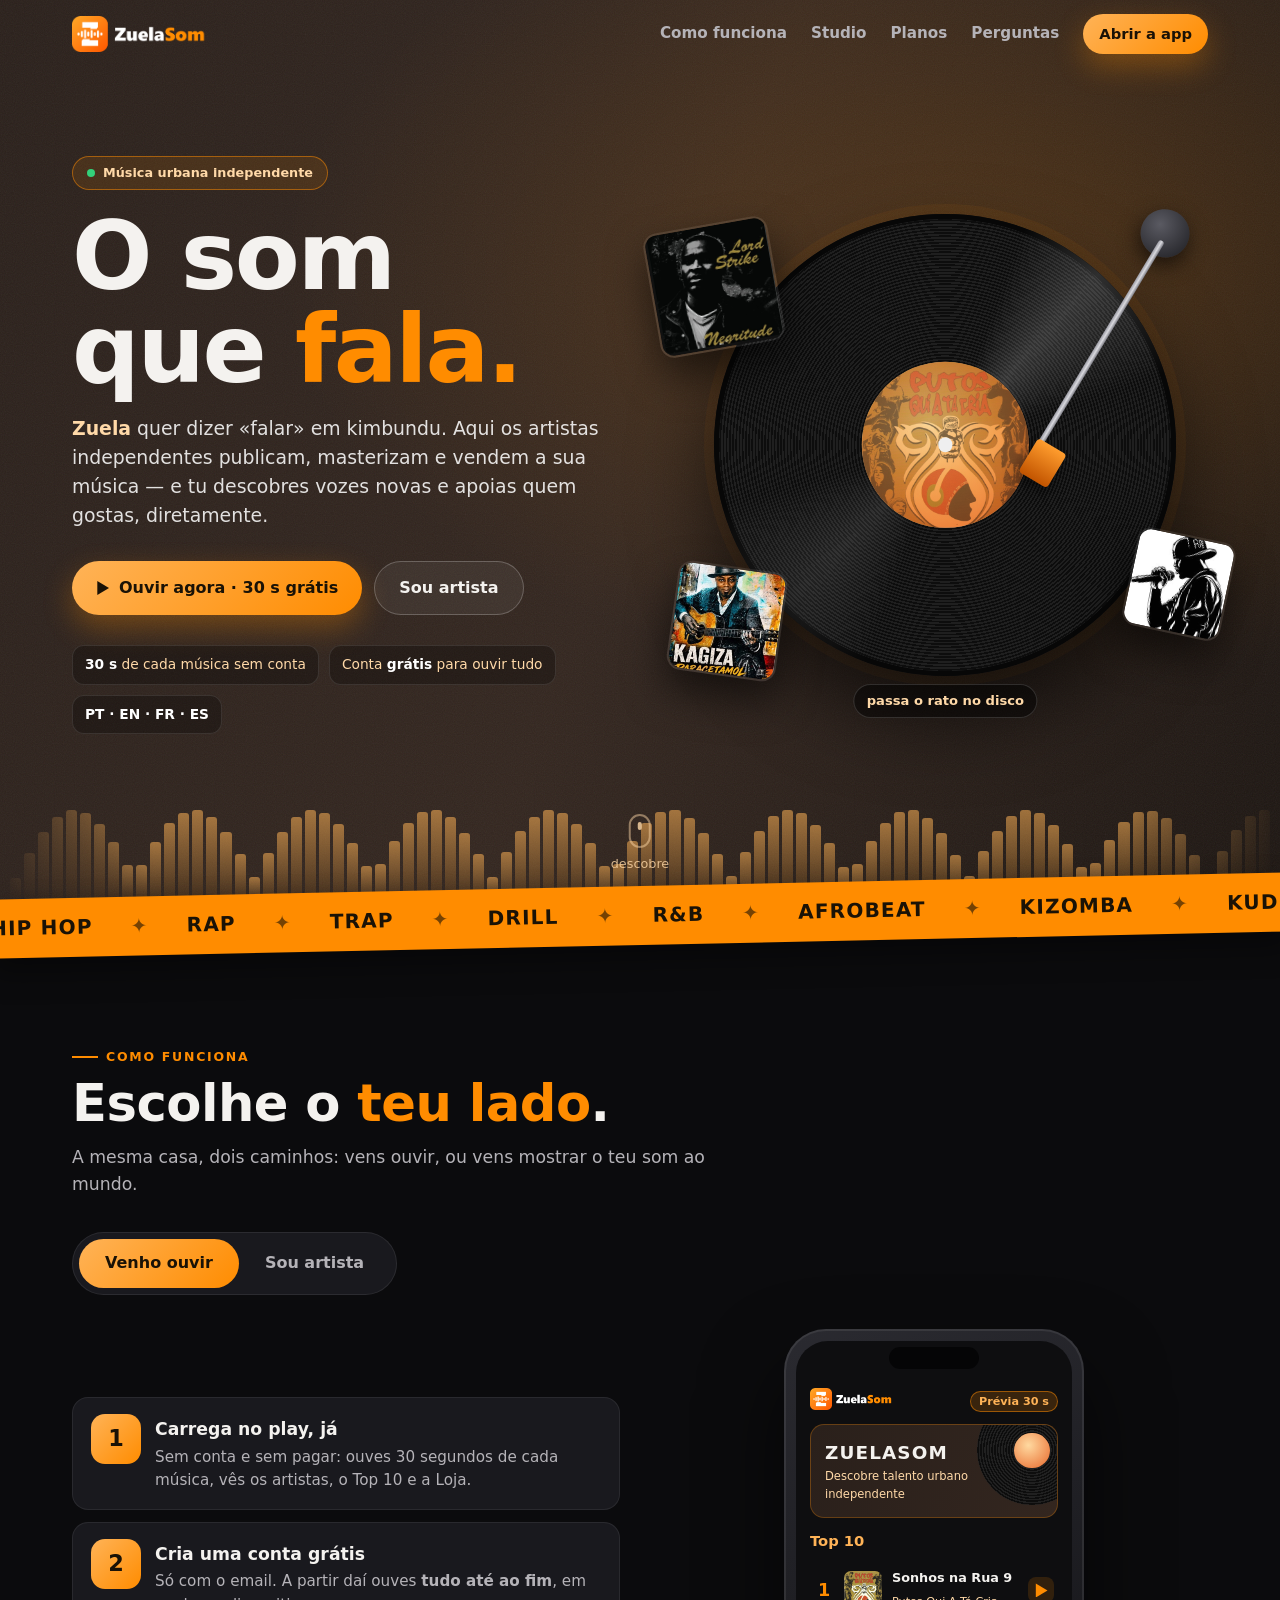
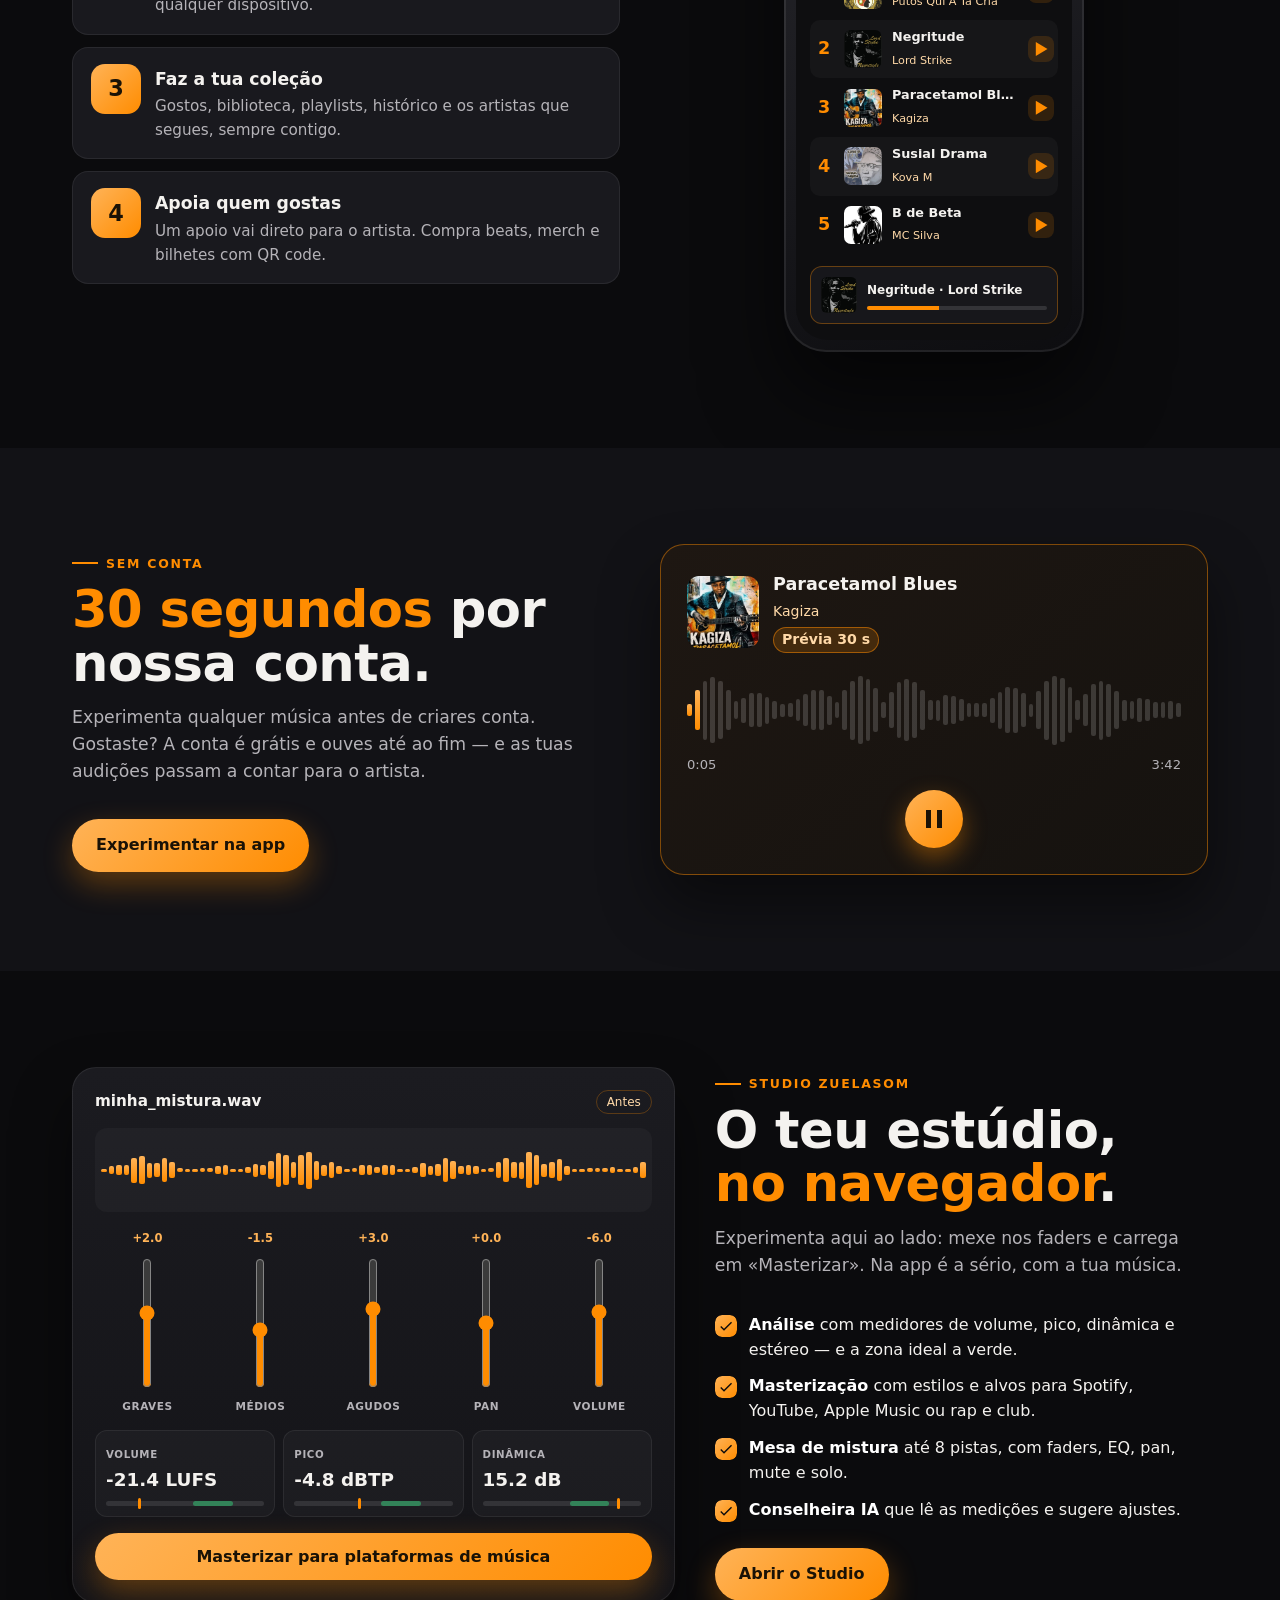
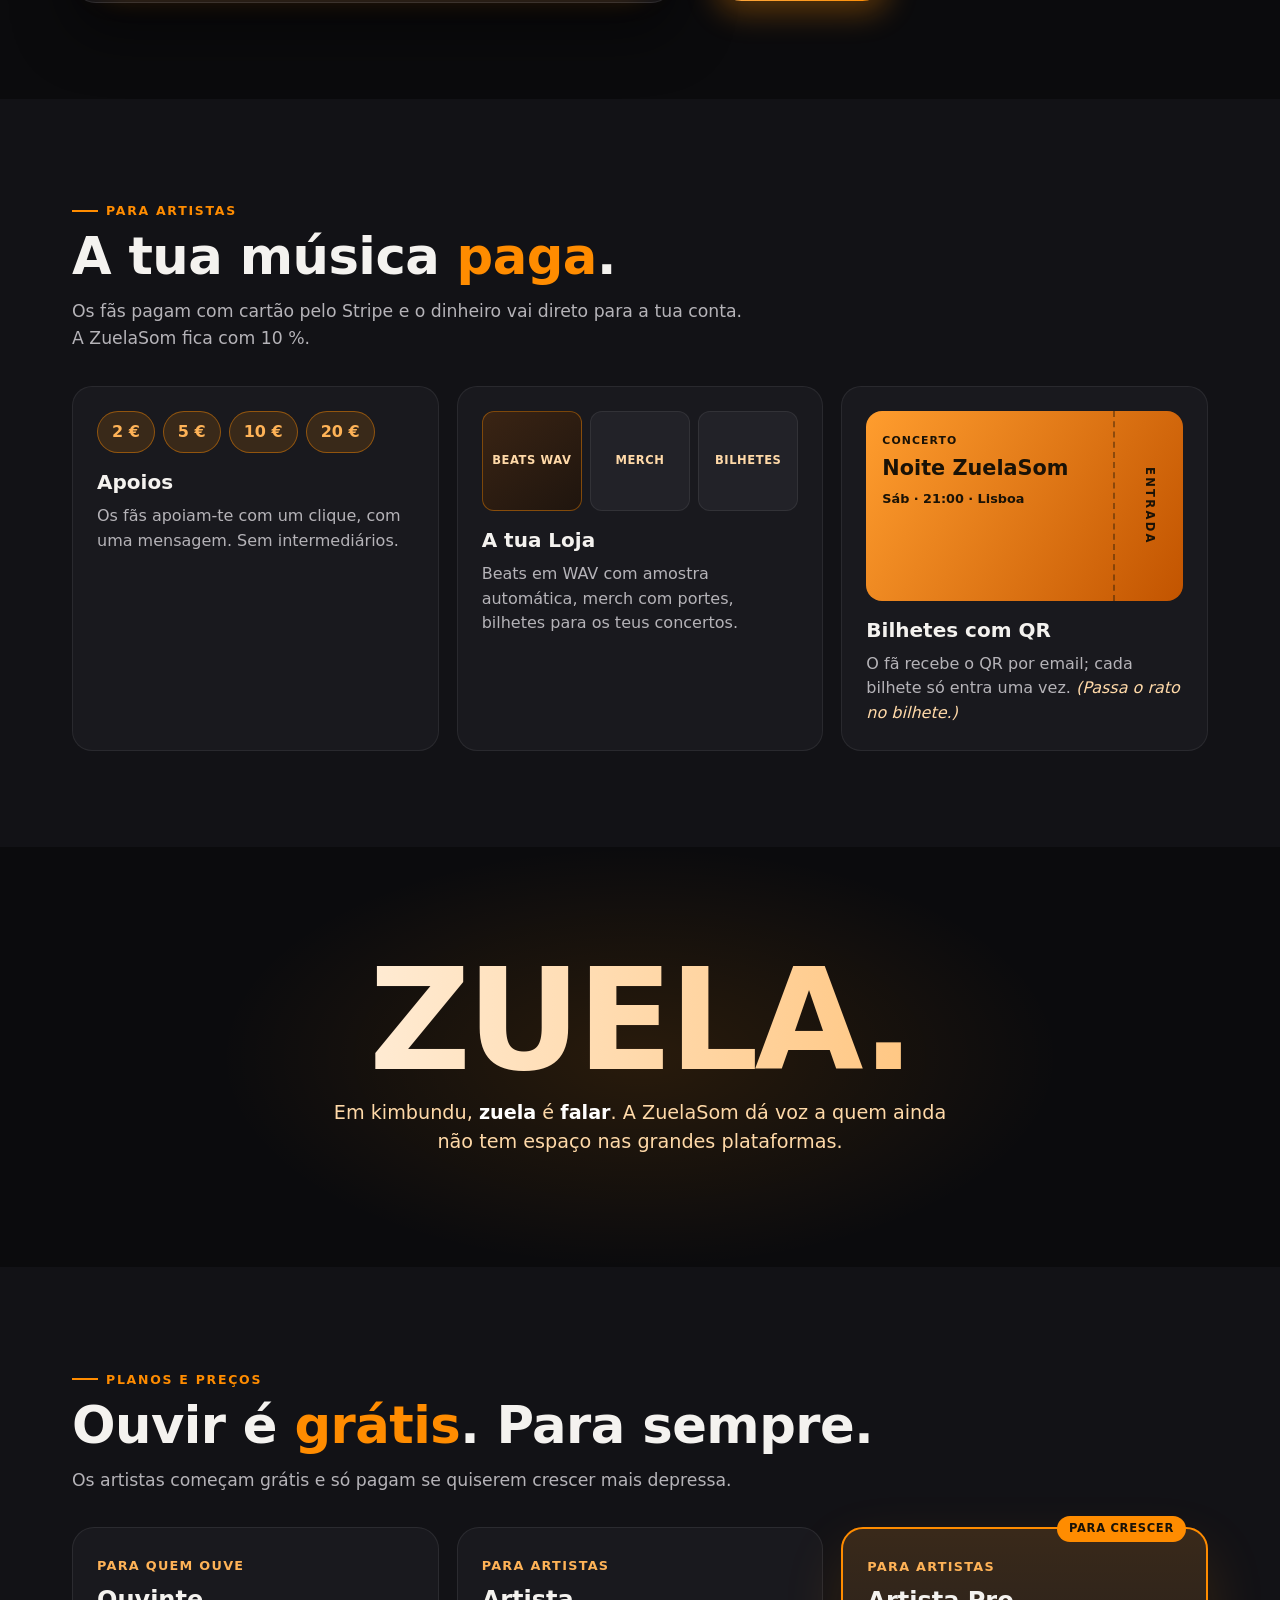
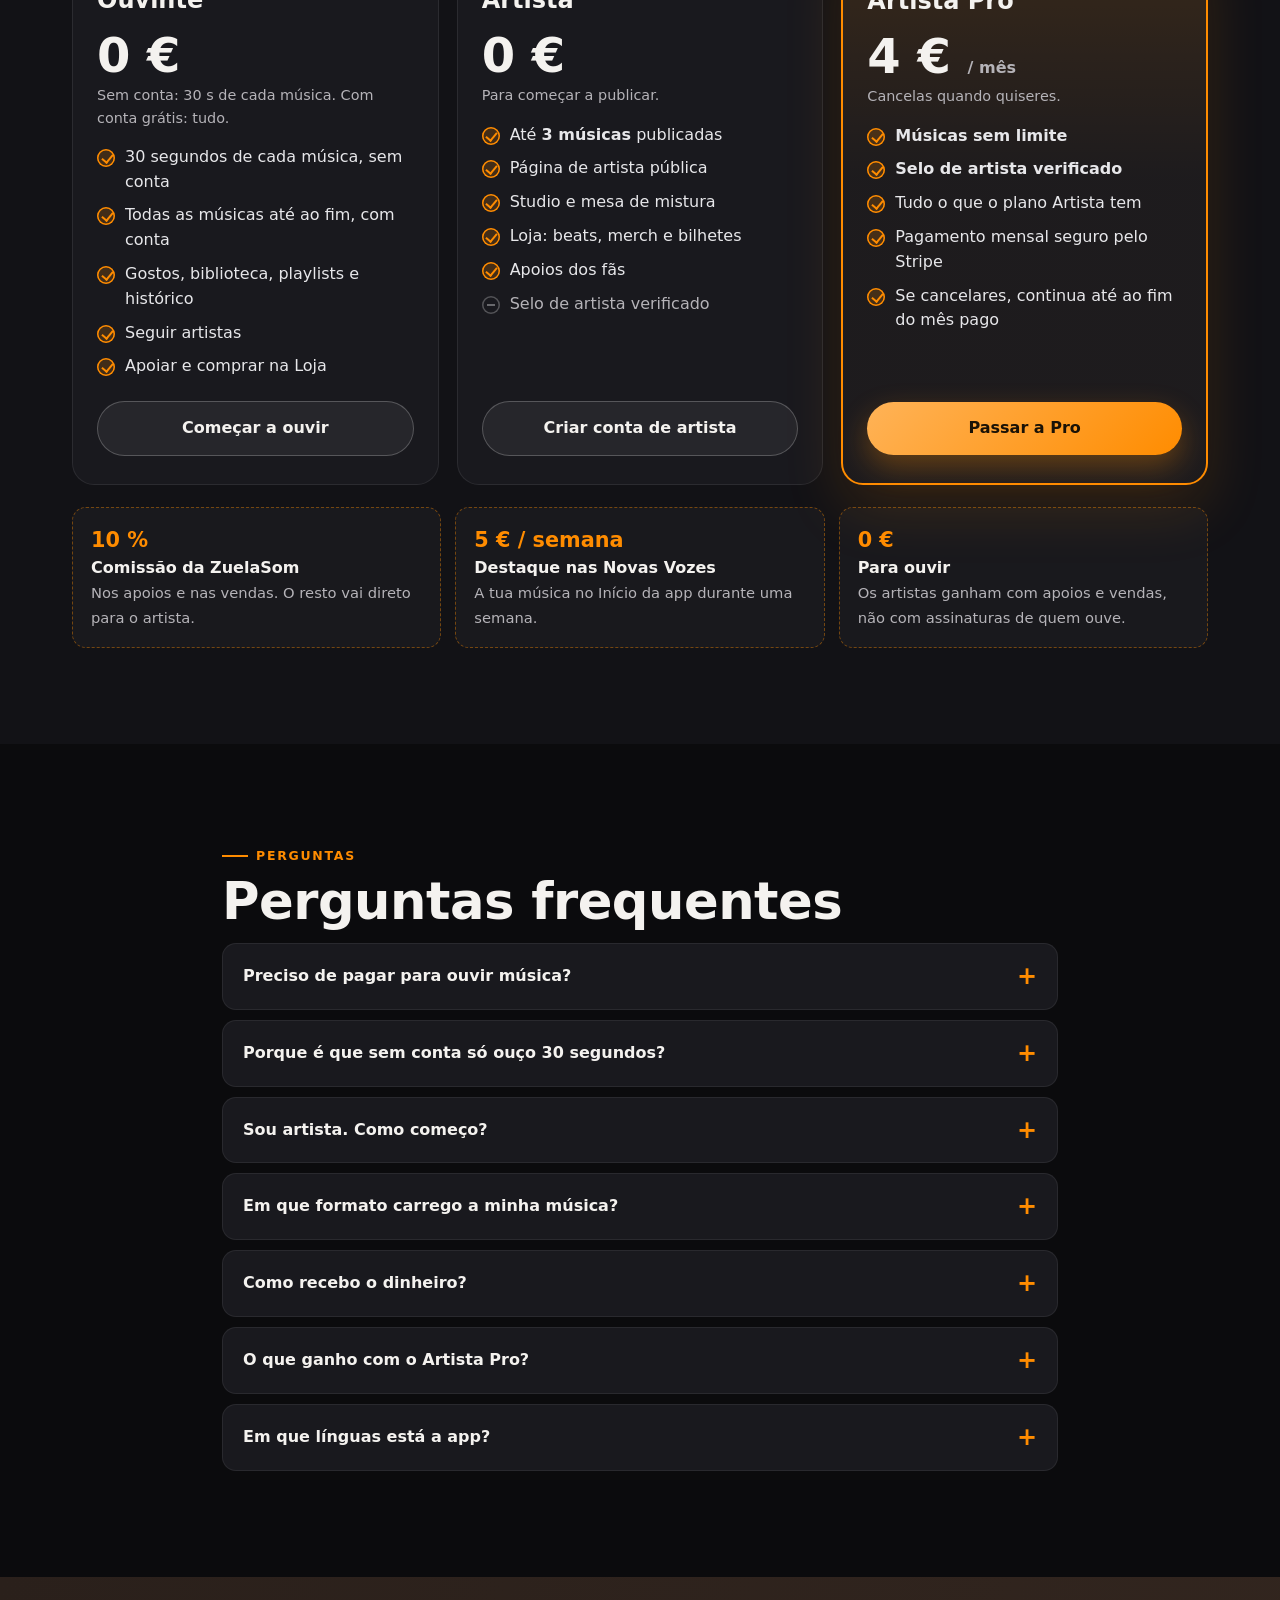
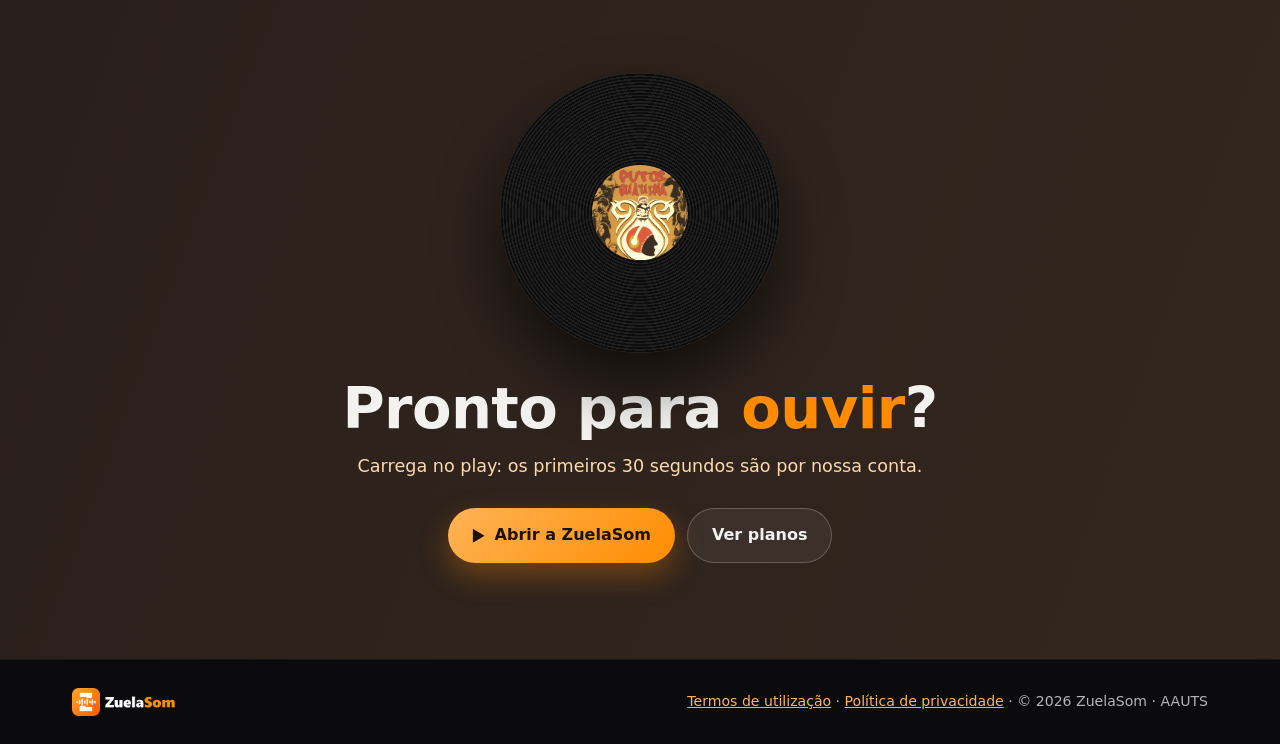
==== commit 9ad9fc2a: "Plano Artista grátis: até 3 músicas (página e termos) Co-Authored-By: Claude Opus 5.5 <noreply@anthr" ====
--- a/index.html
+++ b/index.html
@@ -545,7 +545,7 @@
       <div class="plano rv d1">
         <span class="para">Para artistas</span><h3>Artista</h3><div class="preco">0 €</div>
         <p class="nota">Para começar a publicar.</p>
-        <ul><li>Até <b>5 músicas</b> publicadas</li><li>Página de artista pública</li><li>Studio e mesa de mistura</li><li>Loja: beats, merch e bilhetes</li><li>Apoios dos fãs</li><li class="nao">Selo de artista verificado</li></ul>
+        <ul><li>Até <b>3 músicas</b> publicadas</li><li>Página de artista pública</li><li>Studio e mesa de mistura</li><li>Loja: beats, merch e bilhetes</li><li>Apoios dos fãs</li><li class="nao">Selo de artista verificado</li></ul>
         <a class="btn sec" href="https://zuelasom.streamlit.app/">Criar conta de artista</a>
       </div>
       <div class="plano top rv d2">
@@ -570,7 +570,7 @@
     <h2 class="rv d1">Perguntas frequentes</h2>
     <details><summary>Preciso de pagar para ouvir música?</summary><p>Não. Sem conta ouves 30 segundos de cada música; com uma conta grátis ouves todas até ao fim.</p></details>
     <details><summary>Porque é que sem conta só ouço 30 segundos?</summary><p>Para proteger os artistas: as audições só contam como streams quando são de pessoas com conta. Criar conta é grátis e leva um minuto.</p></details>
-    <details><summary>Sou artista. Como começo?</summary><p>Cria a conta na app e escolhe «Artista», com a tua foto. Depois publicas a tua primeira música (no plano grátis, até 5); cada música é vista pela equipa antes de ficar pública.</p></details>
+    <details><summary>Sou artista. Como começo?</summary><p>Cria a conta na app e escolhe «Artista», com a tua foto. Depois publicas a tua primeira música (no plano grátis, até 3); cada música é vista pela equipa antes de ficar pública.</p></details>
     <details><summary>Em que formato carrego a minha música?</summary><p>WAV ou MP3. Guardamos em MP3 a 192 kbps para tocar rápido em qualquer rede. Beats à venda: em WAV, com uma amostra de 60 s feita automaticamente.</p></details>
     <details><summary>Como recebo o dinheiro?</summary><p>Pelo Stripe. Ligas a tua conta Stripe na app e os pagamentos vão diretamente para ti, menos a comissão de 10 %. A ZuelaSom nunca vê dados de cartões.</p></details>
     <details><summary>O que ganho com o Artista Pro?</summary><p>Músicas sem limite e o selo de artista verificado, por 4 € por mês. Cancelas quando quiseres.</p></details>
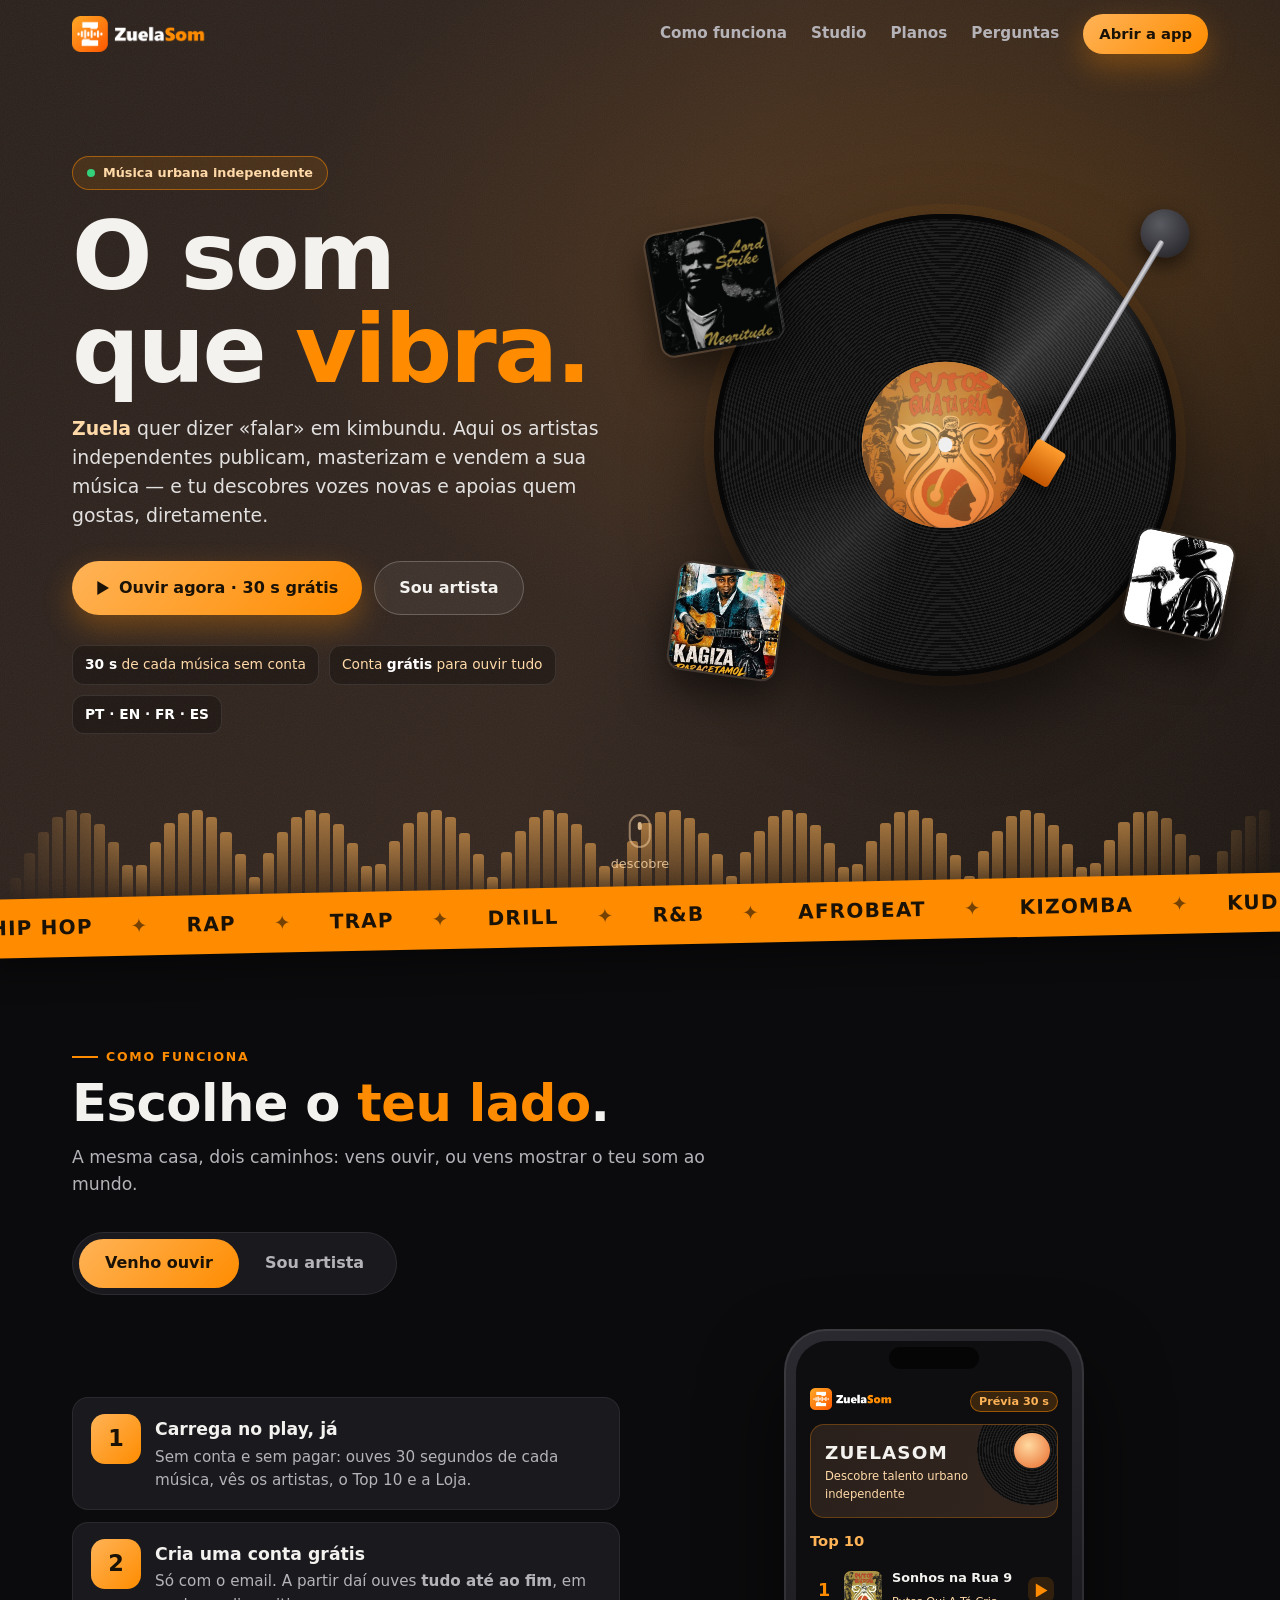
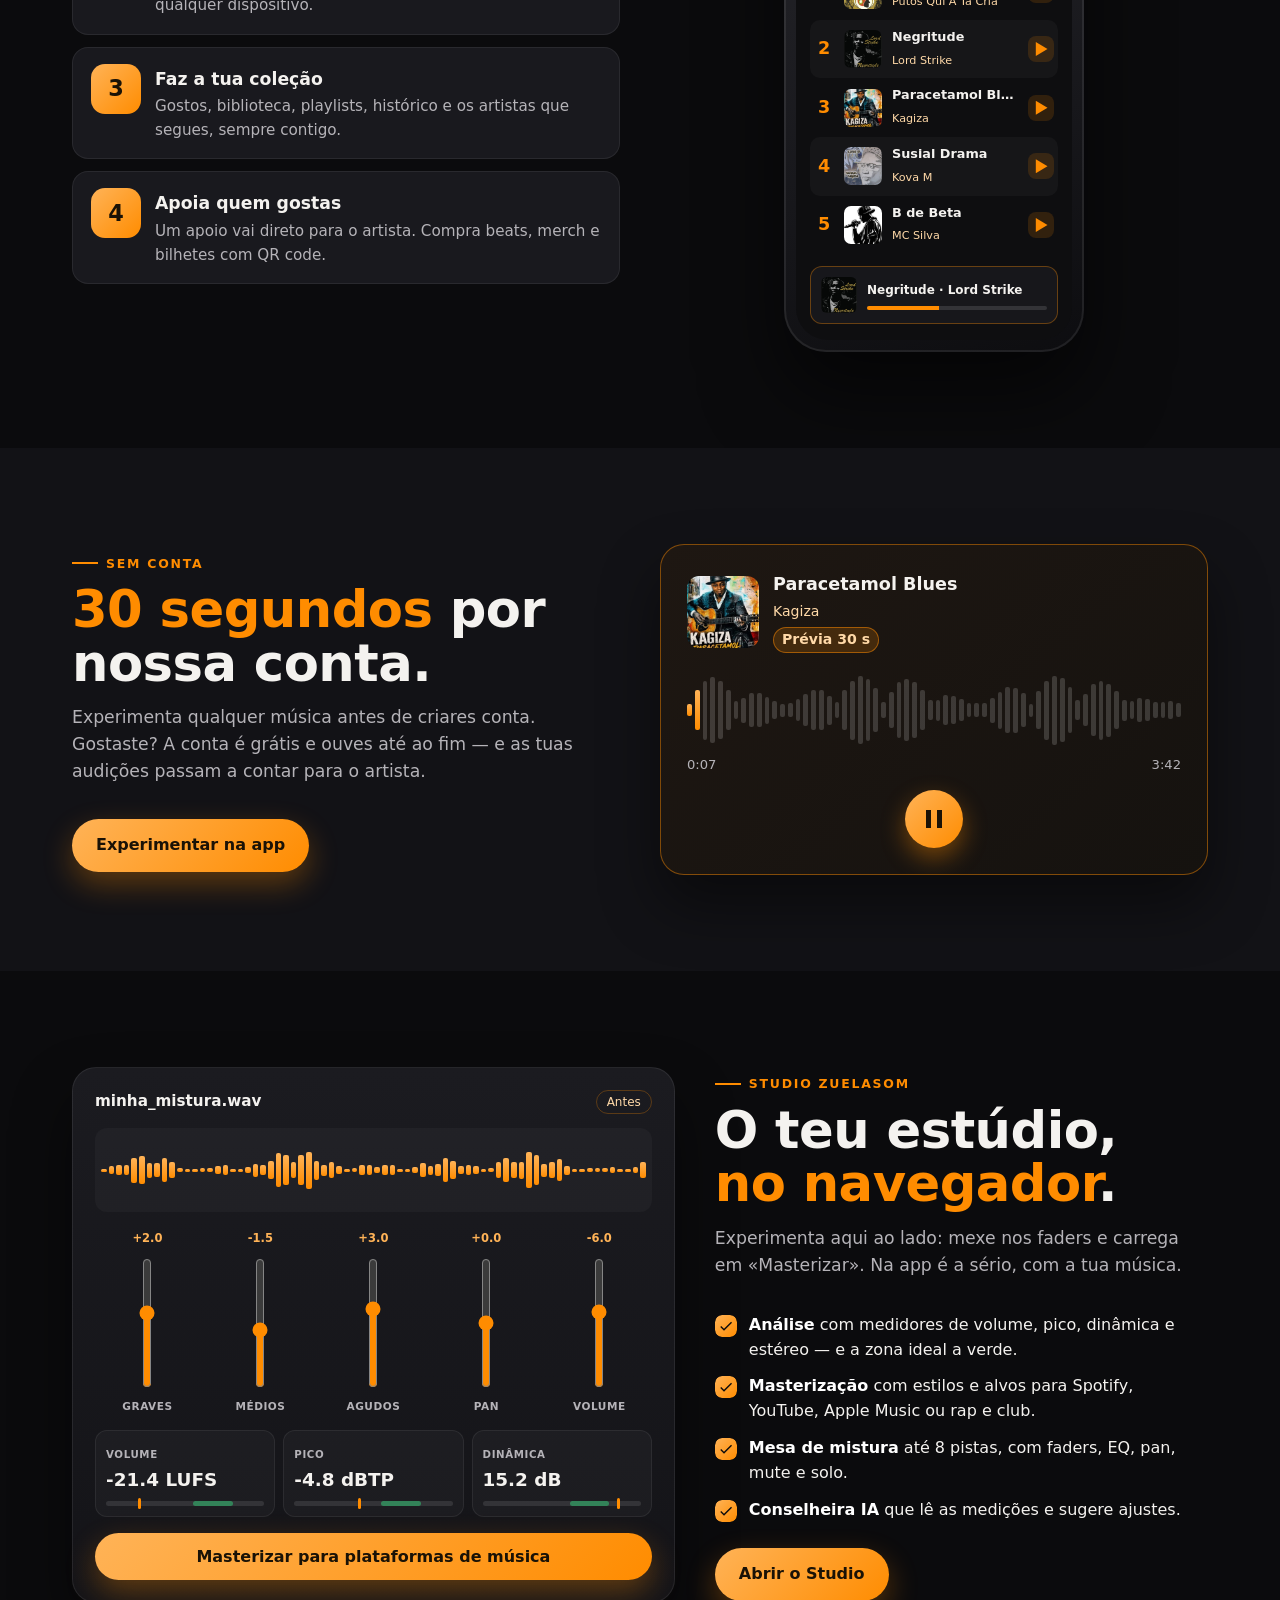
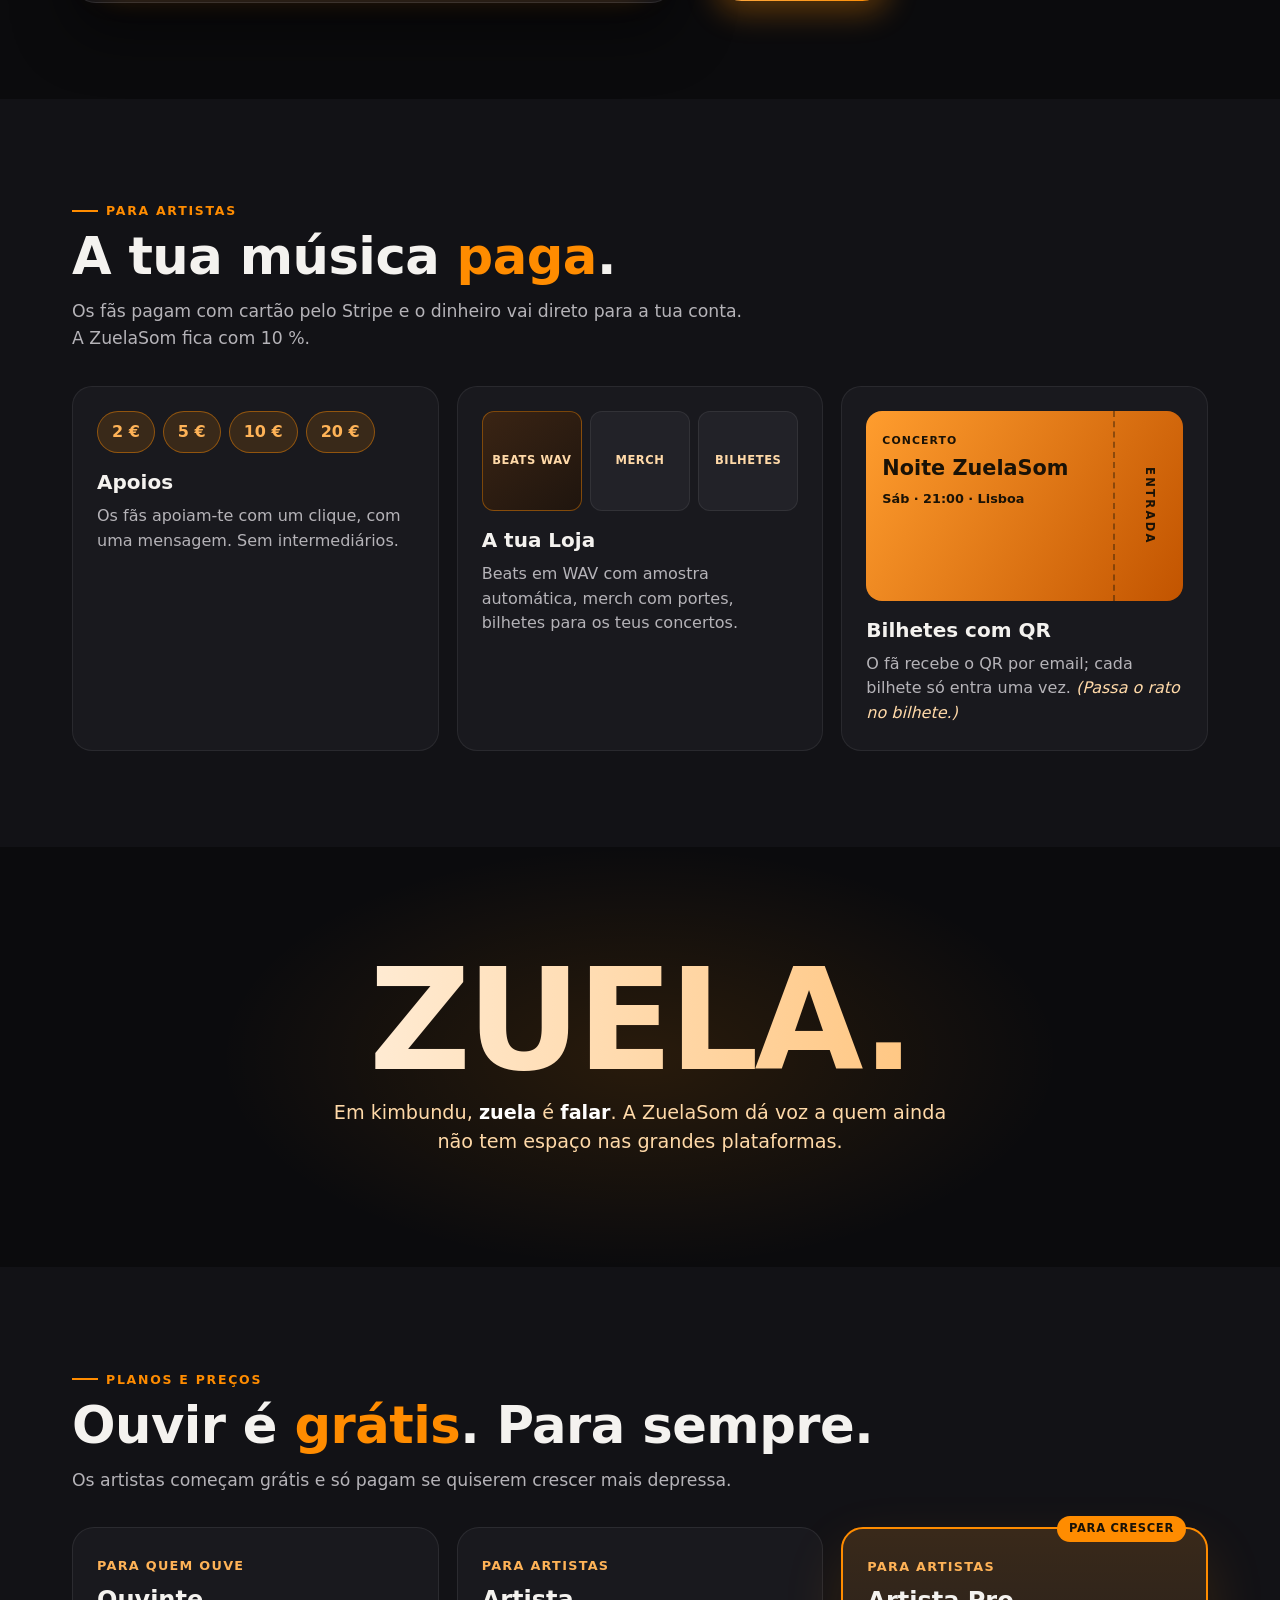
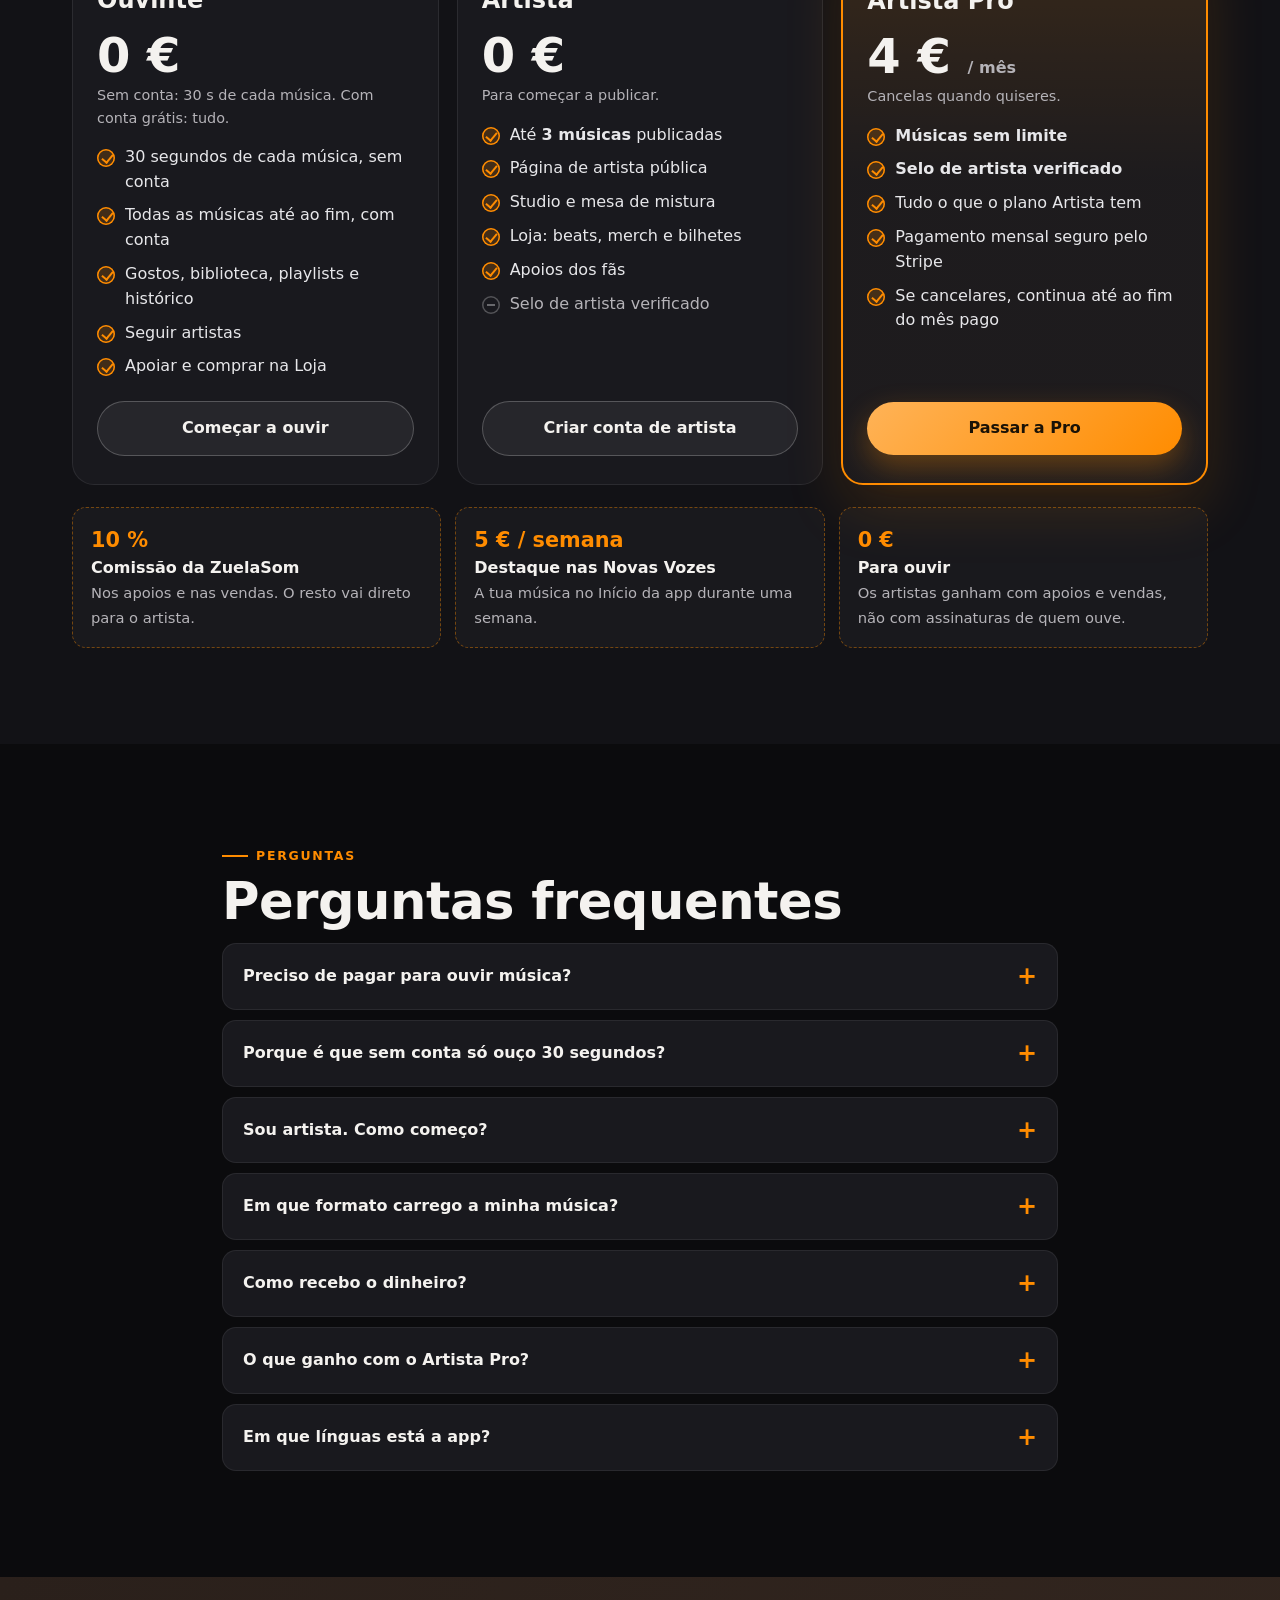
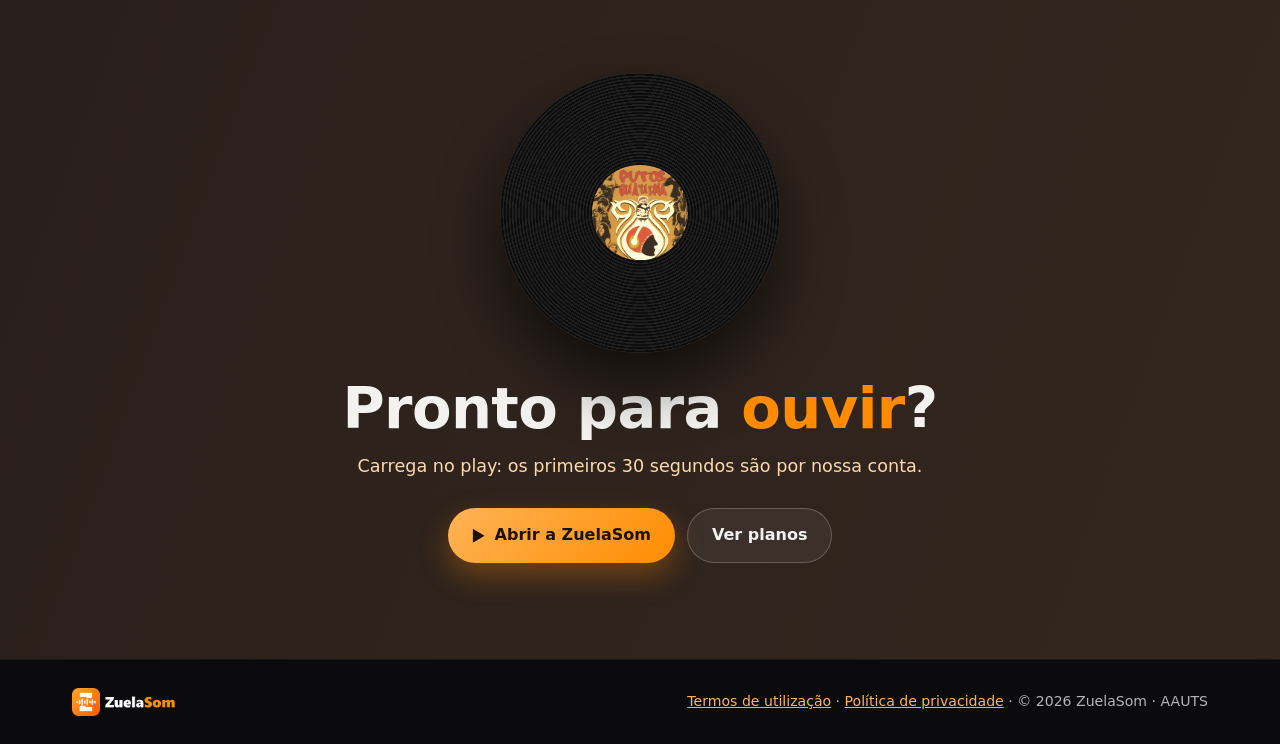
==== commit b97c4963: "Fica no site com ?site=1 (vindo da app); sai a legenda do disco Co-Authored-By: Claude Opus 5.5 <nor" ====
--- a/index.html
+++ b/index.html
@@ -20,6 +20,7 @@
     var q = new URLSearchParams(location.search);
     var standalone = window.navigator.standalone === true ||
       (window.matchMedia && window.matchMedia("(display-mode: standalone)").matches);
+    if (q.get("site") === "1") { return; }   // vem da app (botão «Sobre a ZuelaSom»): fica no site
     if (q.get("app") === "1" || standalone) { location.replace(APP); }
   })();
 </script>
@@ -114,8 +115,6 @@
 .capa.c2{left:-2%;bottom:6%;rotate:8deg;animation-delay:-2.5s;width:21%}
 .capa.c3{right:-4%;bottom:14%;rotate:12deg;animation-delay:-4.5s;width:19%}
 @keyframes flutua{0%,100%{translate:0 0}50%{translate:0 -14px}}
-.ouvir-disco{position:absolute;left:50%;bottom:-2%;transform:translateX(-50%);z-index:4;font-size:.82rem;font-weight:800;color:var(--creme);
-  background:rgba(0,0,0,.45);border:1px solid rgba(255,255,255,.14);padding:6px 12px;border-radius:999px;white-space:nowrap}
 
 /* onda sonora */
 .onda{position:absolute;left:0;right:0;bottom:0;height:90px;display:flex;align-items:flex-end;gap:3px;padding:0 10px;z-index:2;opacity:.55;
@@ -378,7 +377,6 @@
       <img class="capa c1" src="img/negritude.jpg" alt="">
       <img class="capa c2" src="img/kagiza.jpg" alt="">
       <img class="capa c3" src="img/rapper.jpg" alt="">
-      <span class="ouvir-disco">passa o rato no disco</span>
     </div>
   </div>
   <a class="desce" href="#lados"><span></span>descobre</a>
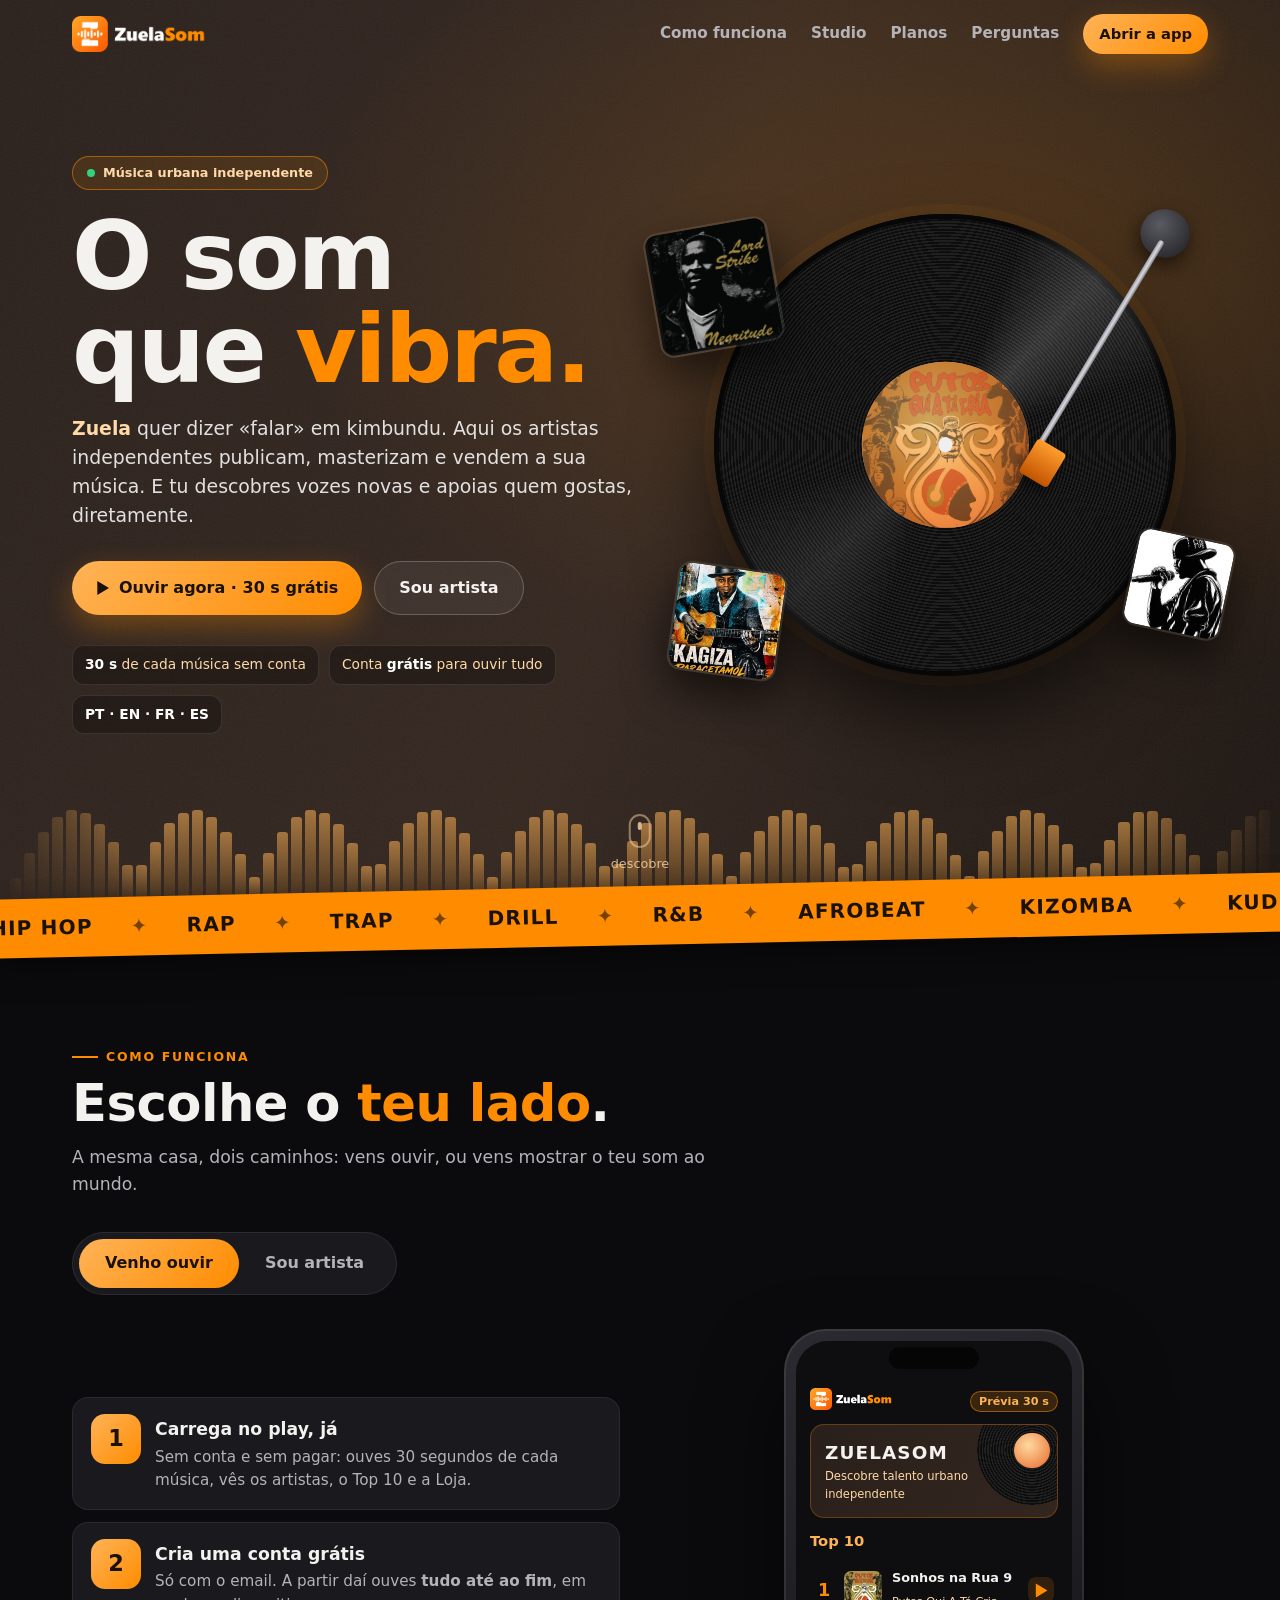
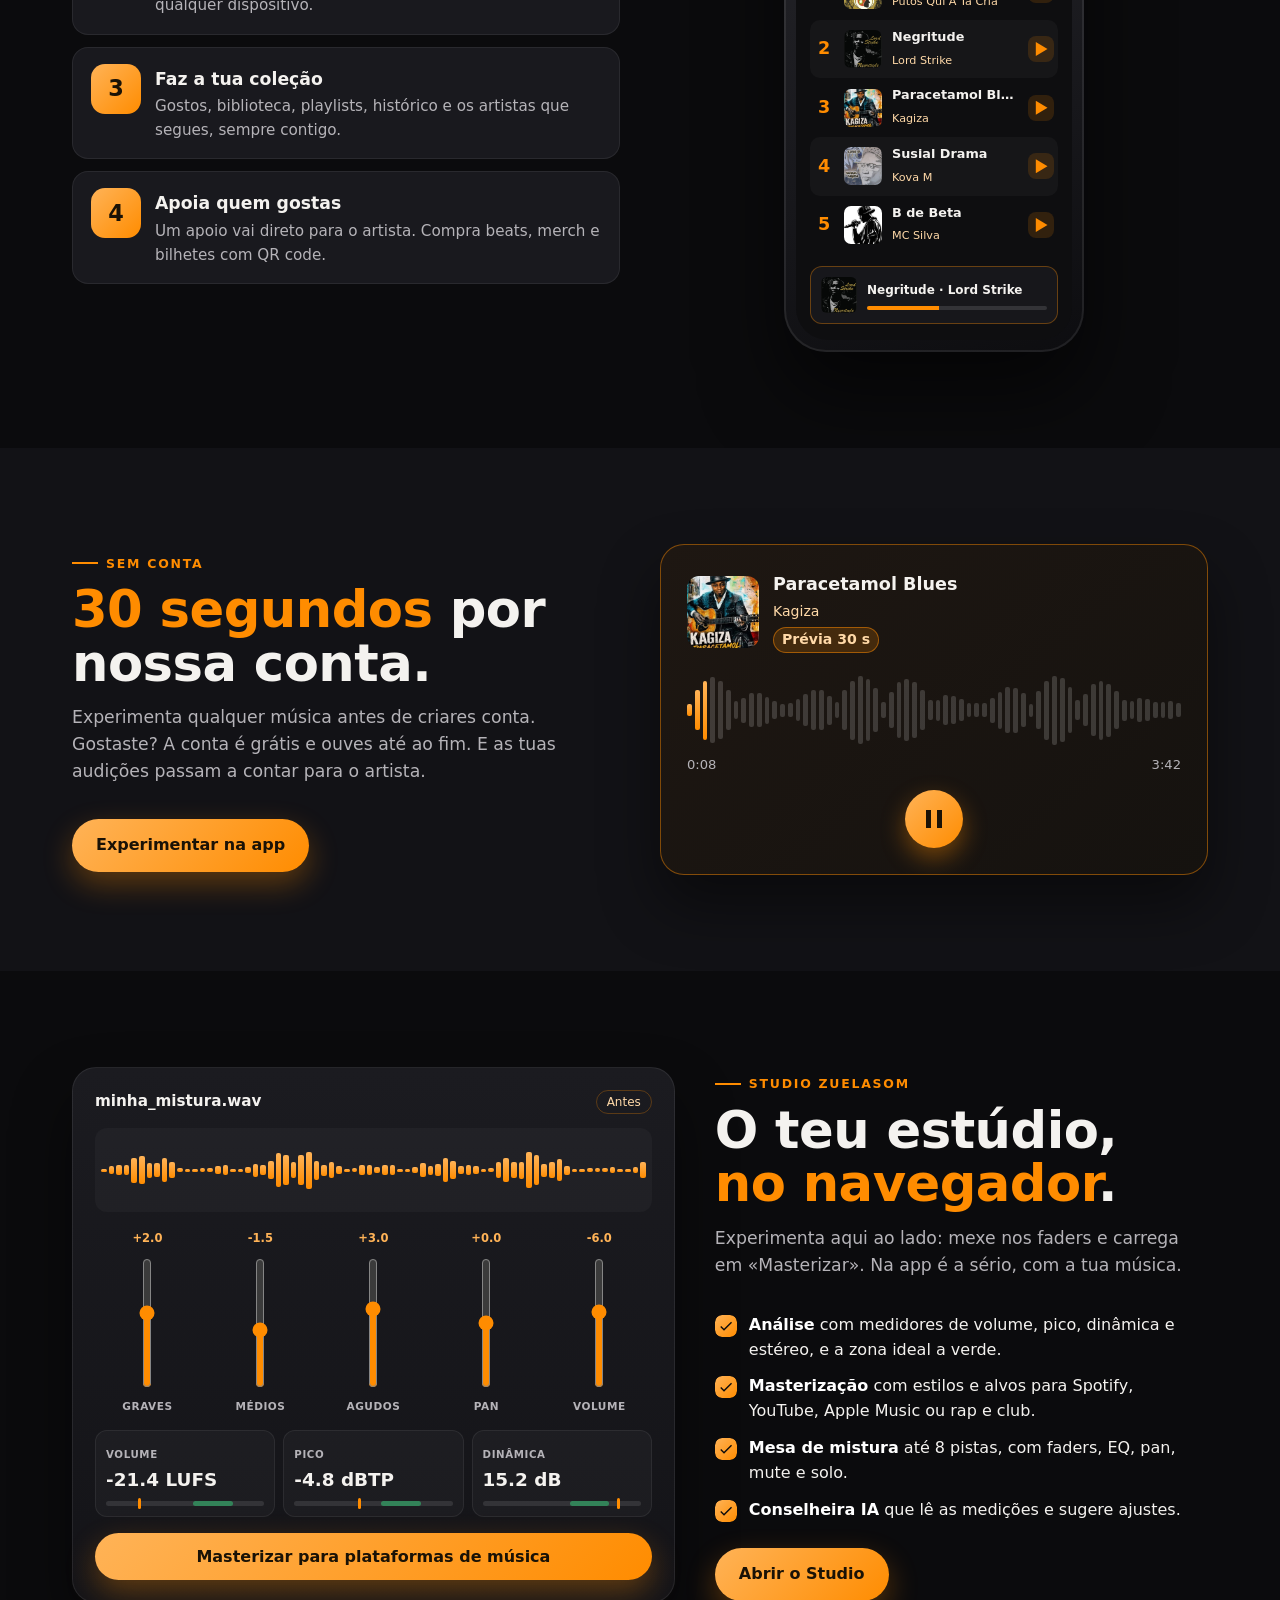
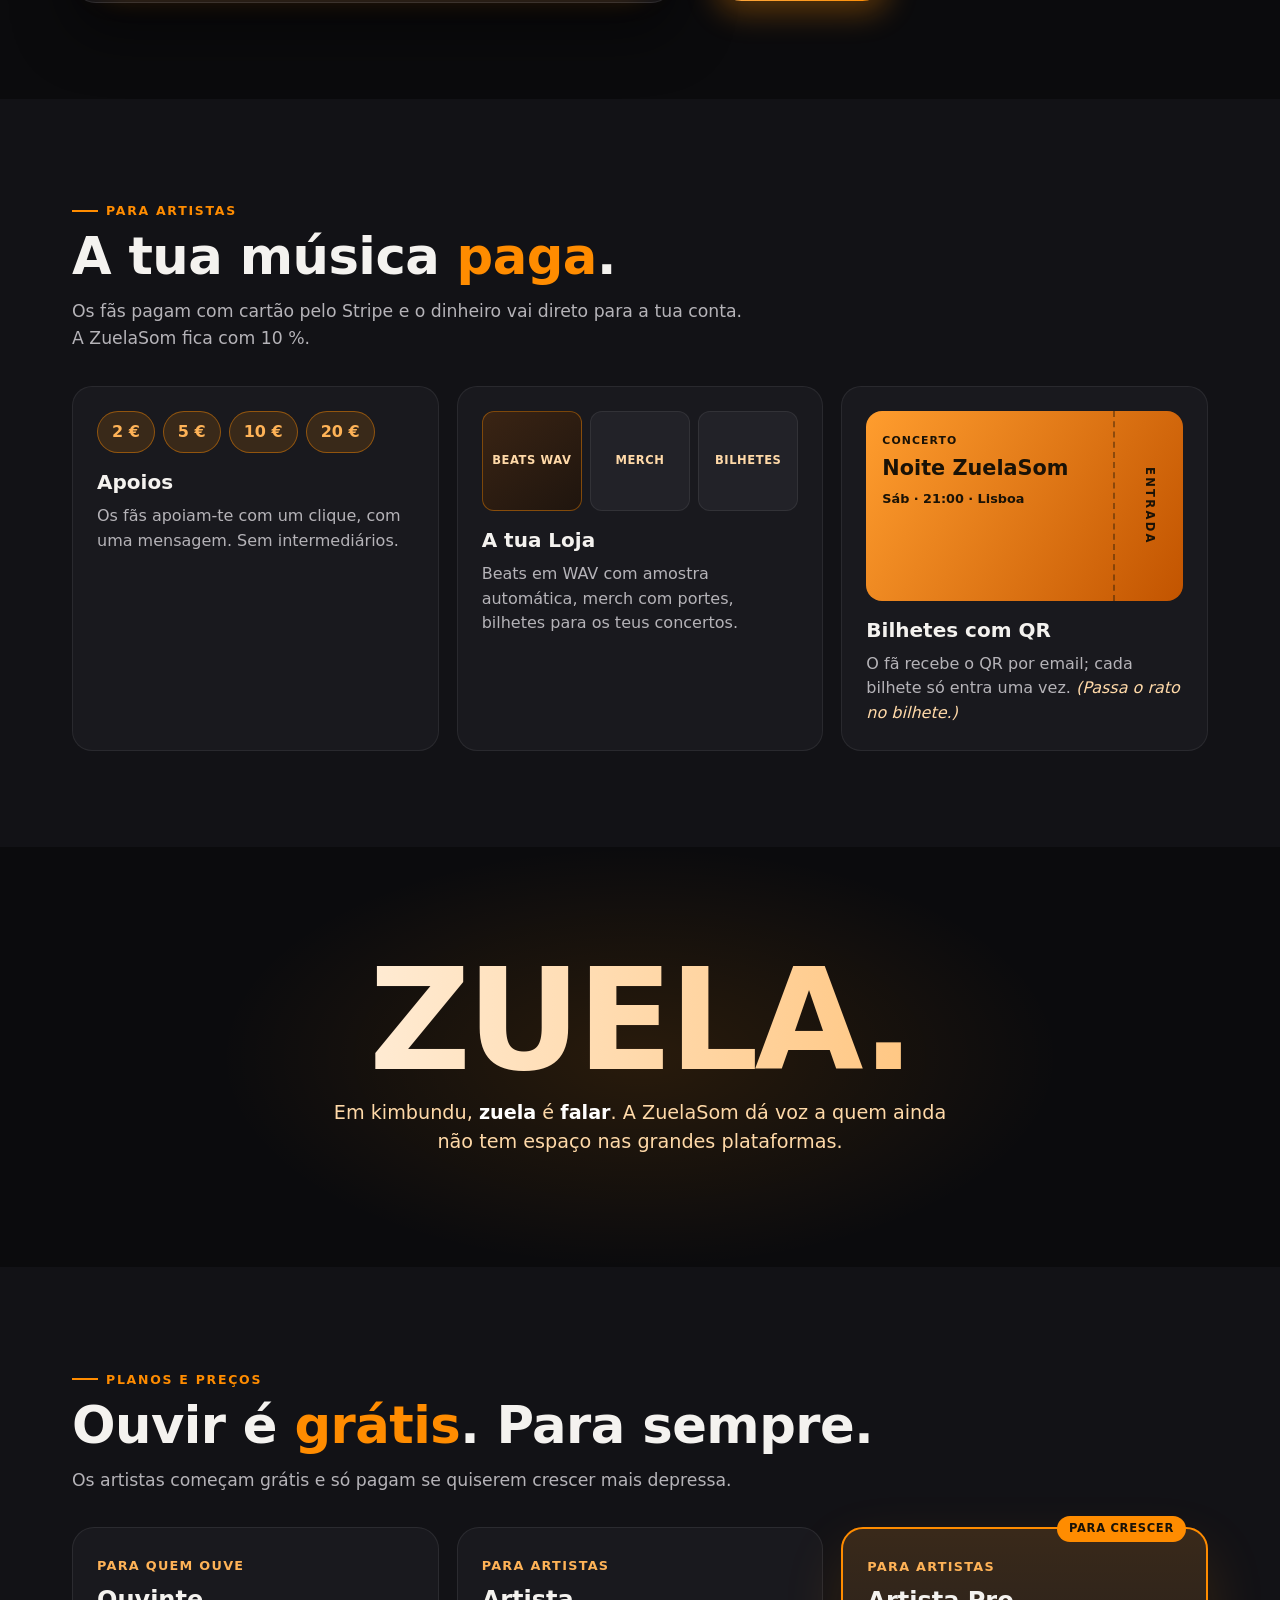
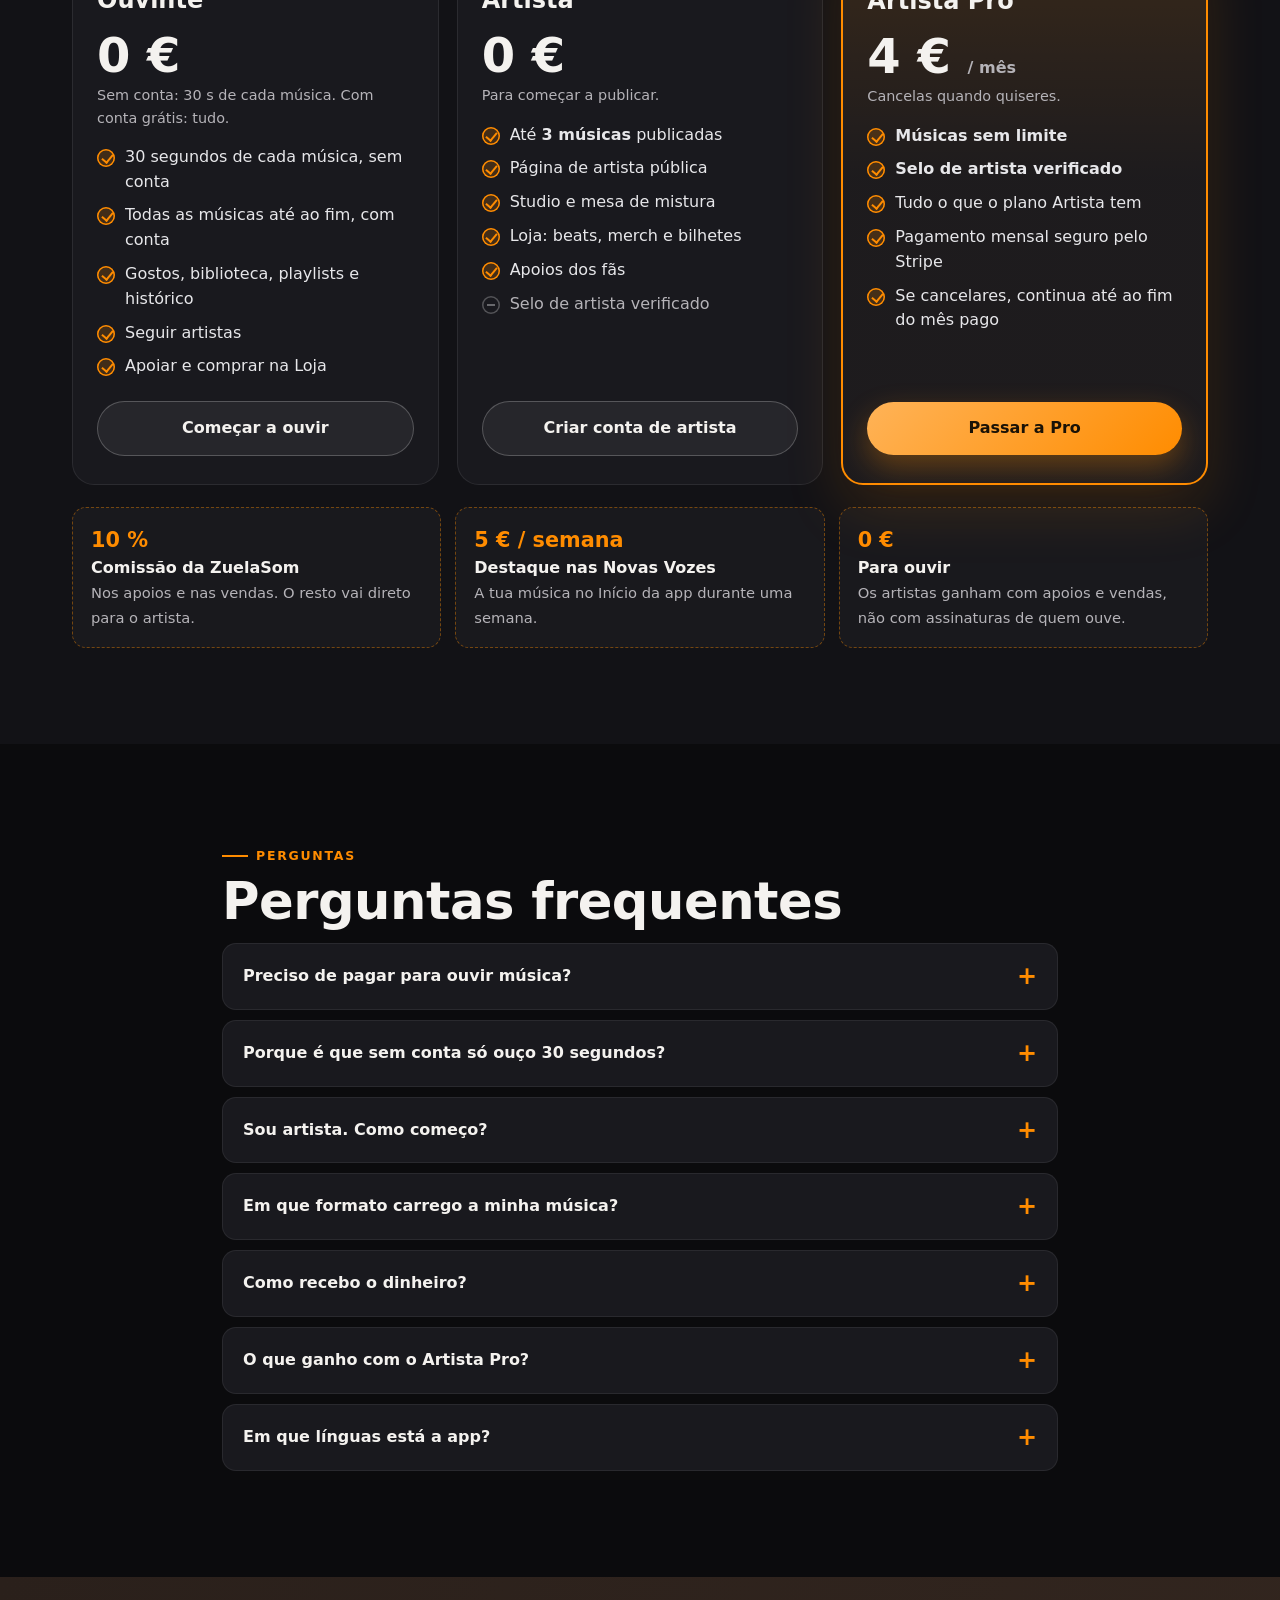
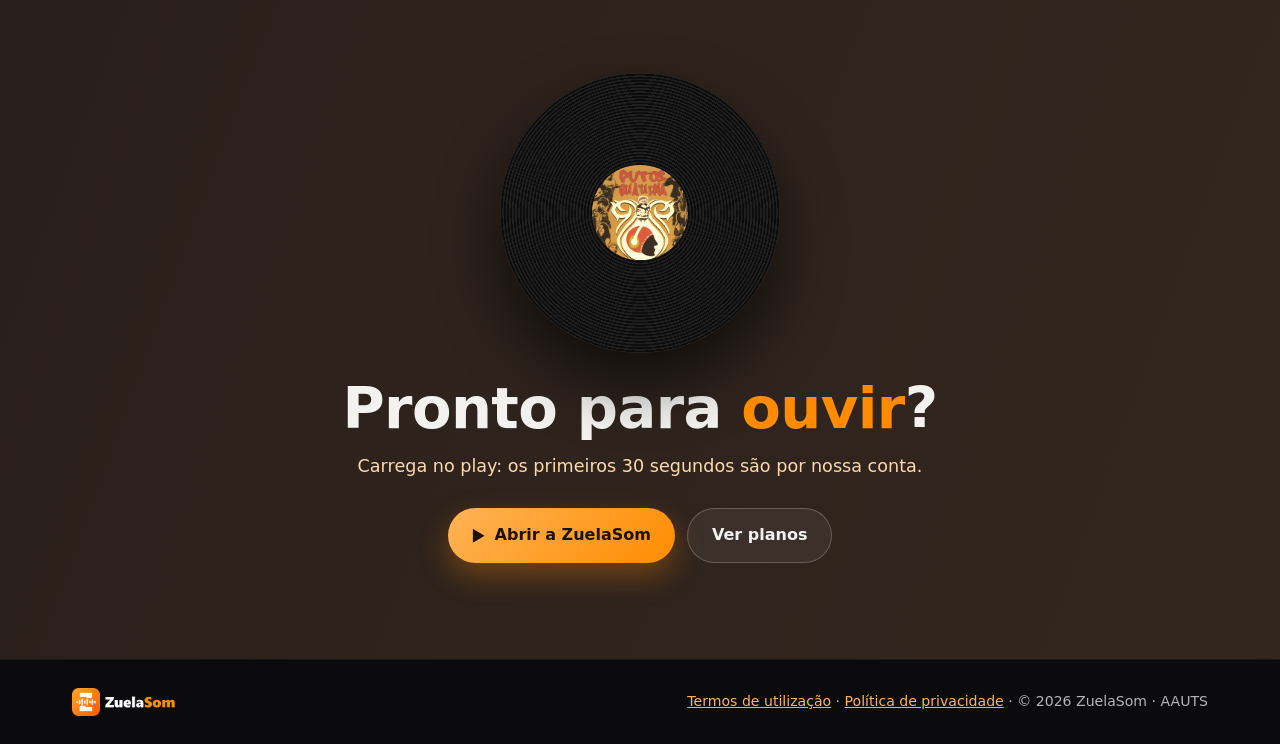
==== commit e03c0285: "Textos sem travessões (vírgula ou ponto) Co-Authored-By: Claude Opus 5.5 <noreply@anthropic.com>" ====
--- a/index.html
+++ b/index.html
@@ -3,11 +3,11 @@
 <head>
 <meta charset="utf-8">
 <meta name="viewport" content="width=device-width, initial-scale=1">
-<title>ZuelaSom — o som que fala</title>
+<title>ZuelaSom, o som que fala</title>
 <meta name="description" content="ZuelaSom: música urbana independente. Ouve 30 segundos de cada música sem conta, ou tudo com uma conta grátis. Artistas publicam, masterizam no Studio e vendem beats, merch e bilhetes.">
 <link rel="icon" href="img/zuelasom_simbolo.png">
 <link rel="apple-touch-icon" href="img/zuelasom_simbolo.png">
-<meta property="og:title" content="ZuelaSom — o som que fala">
+<meta property="og:title" content="ZuelaSom, o som que fala">
 <meta property="og:description" content="Música urbana independente. 30 s grátis sem conta, tudo com uma conta grátis. Para artistas: Studio, Loja, apoios e bilhetes com QR.">
 <meta property="og:image" content="https://zuelasom.aauts.pt/img/app_studio_analise.jpg">
 <meta property="og:url" content="https://zuelasom.aauts.pt/">
@@ -360,7 +360,7 @@
       <span class="tag"><i></i> Música urbana independente</span>
       <h1>O som<br>que <span class="rodar" id="rodar"><span>fala.</span></span></h1>
       <p class="lead"><b>Zuela</b> quer dizer «falar» em kimbundu. Aqui os artistas independentes publicam, masterizam e vendem
-        a sua música — e tu descobres vozes novas e apoias quem gostas, diretamente.</p>
+        a sua música. E tu descobres vozes novas e apoias quem gostas, diretamente.</p>
       <div class="acoes">
         <a class="btn" href="https://zuelasom.streamlit.app/"><span class="play"></span>Ouvir agora · 30 s grátis</a>
         <a class="btn sec" href="#lados" data-lado="artista">Sou artista</a>
@@ -425,7 +425,7 @@
         <div class="passo"><span class="n"></span><div><h3>Cria a conta como «Artista»</h3><p>Com a tua foto. Ficas logo com a tua página pública: capa, bio, redes sociais.</p></div></div>
         <div class="passo"><span class="n"></span><div><h3>Prepara no Studio</h3><p>Analisa e masteriza no navegador, para soar bem no Spotify, YouTube e Apple Music.</p></div></div>
         <div class="passo"><span class="n"></span><div><h3>Publica</h3><p>Carregas em WAV ou MP3; a equipa aprova e a música fica online para toda a gente.</p></div></div>
-        <div class="passo"><span class="n"></span><div><h3>Ganha</h3><p>Apoios dos fãs, beats em WAV, merch e bilhetes — o dinheiro vai direto para a tua conta.</p></div></div>
+        <div class="passo"><span class="n"></span><div><h3>Ganha</h3><p>Apoios dos fãs, beats em WAV, merch e bilhetes. O dinheiro vai direto para a tua conta.</p></div></div>
       </div>
       <img class="shot rv" src="img/app_studio_mesa.jpg" alt="Canal da mesa de mistura do Studio ZuelaSom" loading="lazy"
            style="border-radius:20px;border:1px solid var(--borda);box-shadow:0 30px 60px rgba(0,0,0,.5)">
@@ -439,7 +439,7 @@
     <div>
       <span class="kicker rv">Sem conta</span>
       <h2 class="rv d1"><em>30 segundos</em> por nossa conta.</h2>
-      <p class="sub rv d2">Experimenta qualquer música antes de criares conta. Gostaste? A conta é grátis e ouves até ao fim — e as tuas
+      <p class="sub rv d2">Experimenta qualquer música antes de criares conta. Gostaste? A conta é grátis e ouves até ao fim. E as tuas
         audições passam a contar para o artista.</p>
       <a class="btn rv d3" href="https://zuelasom.streamlit.app/">Experimentar na app</a>
     </div>
@@ -483,7 +483,7 @@
       <h2 class="rv d1">O teu estúdio,<br><em>no navegador</em>.</h2>
       <p class="sub rv d2">Experimenta aqui ao lado: mexe nos faders e carrega em «Masterizar». Na app é a sério, com a tua música.</p>
       <ul class="lista-studio rv d2">
-        <li><span><b>Análise</b> com medidores de volume, pico, dinâmica e estéreo — e a zona ideal a verde.</span></li>
+        <li><span><b>Análise</b> com medidores de volume, pico, dinâmica e estéreo, e a zona ideal a verde.</span></li>
         <li><span><b>Masterização</b> com estilos e alvos para Spotify, YouTube, Apple Music ou rap e club.</span></li>
         <li><span><b>Mesa de mistura</b> até 8 pistas, com faders, EQ, pan, mute e solo.</span></li>
         <li><span><b>Conselheira IA</b> que lê as medições e sugere ajustes.</span></li>
@@ -572,7 +572,7 @@
     <details><summary>Em que formato carrego a minha música?</summary><p>WAV ou MP3. Guardamos em MP3 a 192 kbps para tocar rápido em qualquer rede. Beats à venda: em WAV, com uma amostra de 60 s feita automaticamente.</p></details>
     <details><summary>Como recebo o dinheiro?</summary><p>Pelo Stripe. Ligas a tua conta Stripe na app e os pagamentos vão diretamente para ti, menos a comissão de 10 %. A ZuelaSom nunca vê dados de cartões.</p></details>
     <details><summary>O que ganho com o Artista Pro?</summary><p>Músicas sem limite e o selo de artista verificado, por 4 € por mês. Cancelas quando quiseres.</p></details>
-    <details><summary>Em que línguas está a app?</summary><p>Português, inglês, francês e espanhol — com tema escuro, claro e Meia-noite.</p></details>
+    <details><summary>Em que línguas está a app?</summary><p>Português, inglês, francês e espanhol, com tema escuro, claro e Meia-noite.</p></details>
   </div>
 </section>
 
